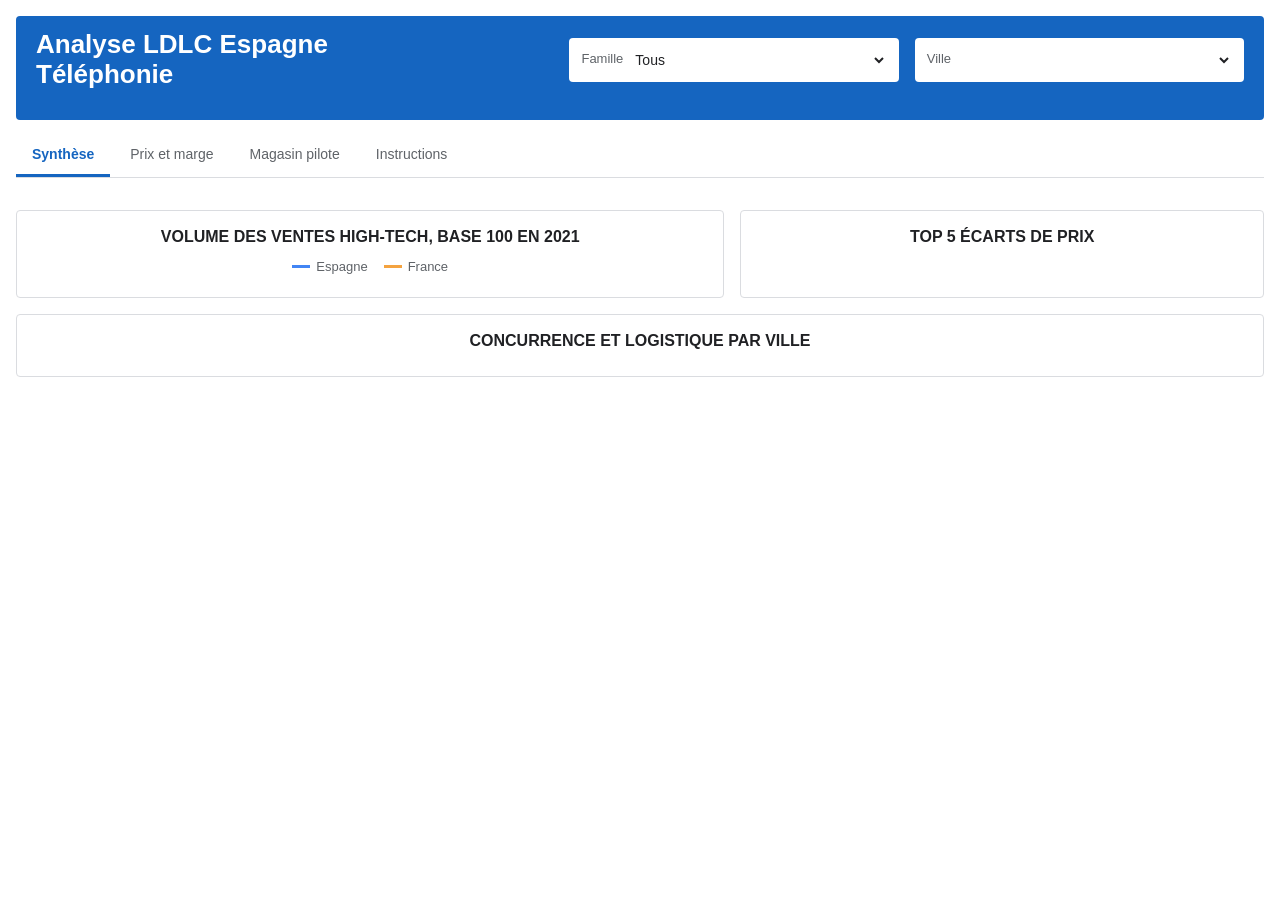
==== dashboard/template.html @ 39c8da87 "Dashboard simplifié selon le modèle du prof, page Instructions, deck de 8 slides" ====
<!DOCTYPE html>
<html lang="fr">
<head>
<meta charset="utf-8">
<meta name="viewport" content="width=device-width, initial-scale=1">
<title>Analyse LDLC Espagne</title>
<style>
:root{
  --blue:#1565c0; --s1:#4285f4; --s2:#f4a340; --ink:#202124; --ink-2:#5f6368; --line:#dadce0; --soft:#f1f3f4;
  --good:#188038; --bad:#d93025; --warn:#b06000;
}
*{box-sizing:border-box}
body{margin:0;background:#fff;color:var(--ink);font:14px/1.45 Arial,Helvetica,sans-serif}
.wrap{max-width:1280px;margin:0 auto;padding:16px}

/* bandeau */
.band{background:var(--blue);color:#fff;border-radius:4px;padding:14px 20px;display:grid;grid-template-columns:minmax(220px,1.1fr) repeat(2,minmax(150px,.7fr));gap:16px;align-items:center}
.band h1{margin:0;font-size:26px;line-height:1.15;font-weight:700}
.f{background:#fff;color:var(--ink);border-radius:4px;padding:4px 12px;display:flex;align-items:center;gap:8px;height:44px}
.f span{color:var(--ink-2);font-size:13px;white-space:nowrap}
.f select{flex:1;min-width:0;border:0;background:transparent;font:inherit;color:var(--ink);height:100%;cursor:pointer}
.band .date{grid-column:1/-1;text-align:right;font-size:12px;margin-top:-8px}
.tabs{display:flex;gap:4px;margin:14px 0 4px;border-bottom:1px solid var(--line);overflow-x:auto}
.tabs button{border:0;background:none;font:inherit;font-size:14px;color:var(--ink-2);padding:10px 16px;cursor:pointer;border-bottom:3px solid transparent;white-space:nowrap}
.tabs button:hover{color:var(--ink)}
.tabs button[aria-selected=true]{color:var(--blue);border-bottom-color:var(--blue);font-weight:700}
:focus-visible{outline:2px solid var(--blue);outline-offset:2px}

/* cartes KPI */
.cards{display:grid;grid-template-columns:repeat(4,minmax(0,1fr));gap:16px;margin-top:16px}
.card{border:1px solid var(--line);border-radius:4px;padding:14px 12px;text-align:center}
.card .t{font-size:16px}
.card .v{font-size:38px;font-weight:700;line-height:1.15;margin:2px 0}
.card .d{font-size:15px}
.d.good{color:var(--good)}.d.bad{color:var(--bad)}.d.flat{color:var(--ink-2)}
.d i{display:inline-block;width:0;height:0;border-left:5px solid transparent;border-right:5px solid transparent;margin-right:6px;vertical-align:1px}
.d.up i{border-bottom:8px solid currentColor}.d.down i{border-top:8px solid currentColor}

/* blocs */
.row{display:grid;gap:16px;margin-top:16px}
.r2{grid-template-columns:minmax(0,1.15fr) minmax(0,.85fr)}
.r2e{grid-template-columns:repeat(2,minmax(0,1fr))}
.box{border:1px solid var(--line);border-radius:4px;padding:14px 16px;min-width:0}
.box h2{margin:0 0 10px;font-size:16px;font-weight:700;text-align:center;text-transform:uppercase}
.legend{display:flex;gap:16px;justify-content:center;font-size:13px;color:var(--ink-2);margin-bottom:6px}
.legend i{display:inline-block;width:18px;height:3px;margin-right:6px;vertical-align:3px}
.legend i.sq{width:10px;height:10px;border-radius:2px;vertical-align:-1px}
.chart svg{display:block;max-width:100%;height:auto;overflow:visible}
.axis text{fill:var(--ink-2);font-size:12px}
.lbl{fill:var(--ink);font-size:12px}
.gridline{stroke:var(--soft)}
.refline{stroke:var(--ink-2);stroke-dasharray:4 4}
.refnote{fill:var(--ink-2);font-size:11px}
.muted{color:var(--ink-2)}

/* tableaux */
table{border-collapse:collapse;width:100%;font-size:13.5px}
thead th{background:var(--blue);color:#fff;font-weight:700;text-align:center;padding:9px 8px;white-space:nowrap}
thead th:first-child{text-align:left}
td{padding:9px 8px;border-bottom:1px solid var(--line);text-align:center;vertical-align:top}
td:first-child{text-align:left}
tbody tr:last-child td{border-bottom:0}
.tw{overflow-x:auto}
.neg{color:var(--bad)}.pos{color:var(--good)}

/* page pilote */
.sim{display:grid;grid-template-columns:minmax(250px,320px) minmax(0,1fr);gap:16px;margin-top:16px}
.ctl{margin-bottom:14px}
.ctl label{display:flex;justify-content:space-between;gap:8px;font-size:14px}
.ctl label b{font-weight:700}
.ctl .n{font-size:12px;color:var(--ink-2);margin-top:2px}
input[type=range]{width:100%;accent-color:var(--blue)}
button.ghost{background:#fff;color:var(--ink-2);border:1px solid var(--line);border-radius:4px;padding:8px 12px;font:inherit;cursor:pointer}
button.ghost:hover{color:var(--ink);border-color:var(--ink-2)}

/* page instructions */
.ins{max-width:900px;margin:8px auto 0}
.ins h2{font-size:18px;margin:28px 0 8px;color:var(--blue)}
.ins p,.ins li{margin:0 0 6px}
.ins ul{margin:0;padding-left:20px}
.ins .box{margin-top:8px}

#tip{position:fixed;pointer-events:none;background:#202124;color:#fff;border-radius:4px;padding:8px 10px;font-size:12.5px;opacity:0;transition:opacity .1s;max-width:260px;z-index:10}
#tip b{display:block;margin-bottom:2px}
.page[hidden]{display:none}

@media (max-width:900px){
  .band{grid-template-columns:1fr}
  .band .date{margin-top:0;text-align:left}
  .cards{grid-template-columns:repeat(2,minmax(0,1fr))}
  .r2,.r2e,.sim{grid-template-columns:1fr}
  .card .v{font-size:30px}
  .wrap{padding:10px}
}
@media (prefers-reduced-motion:reduce){*{transition:none!important}}
</style>
</head>
<body>
<div class="wrap">
<header class="band">
  <h1>Analyse LDLC Espagne<br>Téléphonie</h1>
  <label class="f"><span>Famille</span><select id="fFamille" aria-label="Famille"><option>Tous</option><option>Apple</option><option>Android</option></select></label>
  <label class="f"><span>Ville</span><select id="fVille" aria-label="Ville"></select></label>
  <div class="date" id="date"></div>
</header>
<nav class="tabs" role="tablist" id="tabs">
  <button role="tab" data-p="synthese" aria-selected="true">Synthèse</button>
  <button role="tab" data-p="prix" aria-selected="false">Prix et marge</button>
  <button role="tab" data-p="pilote" aria-selected="false">Magasin pilote</button>
  <button role="tab" data-p="instructions" aria-selected="false">Instructions</button>
</nav>

<main>
<section class="page" id="p-synthese">
  <div class="cards" id="cards"></div>
  <div class="row r2">
    <div class="box">
      <h2>Volume des ventes high-tech, base 100 en 2021</h2>
      <div class="legend"><span><i style="background:var(--s1)"></i>Espagne</span><span><i style="background:var(--s2)"></i>France</span></div>
      <div class="chart" id="chartMarche"></div>
    </div>
    <div class="box">
      <h2>Top 5 écarts de prix</h2>
      <div class="tw"><table id="tabTop"></table></div>
    </div>
  </div>
  <div class="row"><div class="box"><h2>Concurrence et logistique par ville</h2><div class="tw"><table id="tabVilles"></table></div></div></div>
</section>

<section class="page" id="p-prix" hidden>
  <div class="row r2e">
    <div class="box">
      <h2>Indice de prix Espagne / France</h2>
      <div class="legend"><span><i class="sq" style="background:var(--s1)"></i>Apple</span><span><i class="sq" style="background:var(--s2)"></i>Android</span></div>
      <div class="chart" id="chartIndice"></div>
    </div>
    <div class="box">
      <h2>Marge si alignement</h2>
      <div class="legend"><span><i class="sq" style="background:var(--s1)"></i>Apple</span><span><i class="sq" style="background:var(--s2)"></i>Android</span></div>
      <div class="chart" id="chartMarge"></div>
    </div>
  </div>
</section>

<section class="page" id="p-pilote" hidden>
  <div class="cards" id="simCards"></div>
  <div class="sim">
    <div class="box"><h2>Hypothèses</h2><div id="controls"></div></div>
    <div style="display:grid;gap:16px;align-content:start;min-width:0">
      <div class="box"><h2>CA au point mort selon le loyer</h2><div class="chart" id="chartLoyer"></div></div>
      <div class="box"><h2>Compte de résultat au point mort</h2><div class="tw"><table id="tabPnl"></table></div></div>
    </div>
  </div>
</section>

<section class="page ins" id="p-instructions" hidden>
  <h2>Question</h2>
  <p>Ouvrir des magasins LDLC en Espagne, sur la téléphonie, est-il réalisable et rentable ?</p>
  <h2>Définitions</h2>
  <ul>
    <li><b>Indice de prix</b> : prix HT du concurrent espagnol / prix HT de LDLC France × 100. Sous 100, l'Espagne est moins chère. Modèles appariés par marque, modèle, capacité et RAM.</li>
    <li><b>Marge si alignement</b> : (prix HT espagnol − coût d'achat estimé) / prix HT espagnol, avec coût d'achat = prix HT France × (1 − marge brute du groupe).</li>
    <li><b>Point mort</b> : CA HT qui couvre le loyer et le personnel, soit charges fixes / (marge brute − autres charges variables).</li>
    <li><b>Part de marché requise</b> : CA au point mort / marché téléphonie de la ville, au prorata de la population.</li>
  </ul>
  <h2>Seuils de décision</h2>
  <ul><li>Indice de prix d'au moins 95.</li><li>Marge si alignement d'au moins 22 %.</li><li>Part de marché requise d'au plus 1 % (repère à discuter).</li></ul>
  <h2>Limites</h2>
  <ul id="limites"></ul>
  <h2>Les 11 KPIs</h2>
  <div class="box tw"><table id="tabKpis"></table></div>
  <h2>Hypothèses et sources</h2>
  <div class="box tw"><table id="tabHyp"></table></div>
  <h2>Journal de collecte</h2>
  <div class="box tw" id="journalWrap"><table id="tabJournal"></table></div>
  <p class="muted" style="margin-top:20px">Code et données : github.com/Chab-algo/LDLC-data. Équipe : Georges Do Xuan, Thomas Lefevbre, Benjamin Chabani, Rubens Le Scao.</p>
</section>
</main>
</div>
<div id="tip" role="tooltip"></div>

<script>
const DATA = /*__DATA__*/null;

/* ---------- utilitaires ---------- */
const $ = s => document.querySelector(s);
const NS = "http://www.w3.org/2000/svg";
const ND = "n.d.";
const fmt0 = n => n == null || isNaN(n) ? ND : Math.round(n).toLocaleString("fr-FR");
const fmt1 = n => n == null || isNaN(n) ? ND : n.toLocaleString("fr-FR",{minimumFractionDigits:1,maximumFractionDigits:1});
const pct = (n,d=1) => n == null || isNaN(n) ? ND : (n*100).toLocaleString("fr-FR",{minimumFractionDigits:d,maximumFractionDigits:d}) + " %";
const sgn = (n,s) => (n > 0 ? "+" : "") + s;
const eur = n => n == null || isNaN(n) ? ND : (Math.abs(n) >= 1e6 ? fmt1(n/1e6).replace(/,0$/,"") + " M€" : Math.abs(n) >= 1e4 ? fmt0(n/1e3) + " k€" : fmt0(n) + " €");
const el = (tag, attrs={}, parent) => { const e = document.createElementNS(NS, tag); for (const k in attrs) e.setAttribute(k, attrs[k]); if (parent) parent.appendChild(e); return e; };
const h = (tag, props={}, kids=[]) => { const e = document.createElement(tag); Object.assign(e, props); for (const k of [].concat(kids)) if (k!=null) e.append(k); return e; };
const famColor = f => f === "Apple" ? "var(--s1)" : "var(--s2)";
const tip = $("#tip");
function showTip(ev, html){ tip.innerHTML = html; tip.style.opacity = 1; const r = tip.getBoundingClientRect(); let x = ev.clientX + 14, y = ev.clientY + 14; if (x + r.width > innerWidth - 8) x = ev.clientX - r.width - 14; if (y + r.height > innerHeight - 8) y = ev.clientY - r.height - 14; tip.style.left = x + "px"; tip.style.top = y + "px"; }
function hideTip(){ tip.style.opacity = 0; }
const esc = s => String(s ?? "").replace(/[&<>"]/g, c => ({"&":"&amp;","<":"&lt;",">":"&gt;",'"':"&quot;"}[c]));
const cls = n => n < 0 ? "neg" : n > 0 ? "pos" : "";

/* ---------- données ---------- */
const M = {};
for (const r of DATA.marche) { (M[r.indicateur] ??= {}); (M[r.indicateur][r.pays] ??= {}); M[r.indicateur][r.pays][r.annee] = r; }
const last = (ind, pays) => { const o = M[ind]?.[pays]; if (!o) return null; const y = Math.max(...Object.keys(o).map(Number)); return o[y]; };
const HYP = Object.fromEntries(DATA.hypotheses.map(r => [r.parametre, r]));
const SYN = Object.fromEntries(DATA.indice_synthese.map(r => [r.perimetre, r]));
const margeByModel = Object.fromEntries(DATA.marge_si_alignement.map(r => [r.modele, r.marge_si_alignement]));
const avg = a => a.length ? a.reduce((s,x)=>s+x,0)/a.length : NaN;
const popES = last("population_1er_janvier","ES");
const marcheTel = last("marche_telephonie","ES");
const G474 = p => Object.values(M["eurostat_VOL_SLS_G474_I21_CA"]?.[p] ?? {}).map(r => ({annee:r.annee, v:r.valeur})).sort((a,b)=>a.annee-b.annee);
function growth(p){ const s = G474(p); if (s.length < 2) return null; const a = s[s.length-2], b = s[s.length-1]; return {annee:b.annee, g:b.v/a.v-1}; }

/* ---------- filtres ---------- */
const F = {famille:"Tous", ville:"Toutes"};
const inFam = r => F.famille === "Tous" || r.famille === F.famille;
const villeSim = () => F.ville !== "Toutes" ? F.ville : (DATA.densite.find(r => r.ville === "Barcelona") ? "Barcelona" : DATA.densite[0]?.ville);
const idxF = () => SYN[F.famille === "Tous" ? "Tous modèles" : F.famille]?.indice;
const margeF = () => avg(DATA.marge_si_alignement.filter(inFam).map(r => r.marge_si_alignement));

/* ---------- cartes KPI ---------- */
function card(t, v, d, dir, tone){
  return h("div",{className:"card"},[h("div",{className:"t",textContent:t}),h("div",{className:"v",textContent:v}),
    h("div",{className:"d " + tone + " " + dir},[dir==="flat" ? null : h("i"), d])]);
}
function drawCards(){
  const ix = idxF(), mg = margeF(), gE = growth("ES"), gF = growth("FR"), r = calcSim();
  const box = $("#cards"); box.innerHTML = "";
  box.append(
    card("Indice prix ES/FR", fmt1(ix), `${fmt1(ix-100)} % vs France`, ix < 100 ? "down" : "up", ix < 100 ? "bad" : "good"),
    card(F.famille === "Tous" ? "Marge si alignement" : `Marge ${F.famille} si alignement`, pct(mg), `${fmt1((mg-0.22)*100)} pts vs seuil 22 %`, mg < 0.22 ? "down" : "up", mg < 0.22 ? "bad" : "good"),
    card(`Croissance high-tech ${gE?.annee ?? ""}`, gE ? sgn(gE.g, pct(gE.g)) : ND, gE && gF ? `${sgn(gE.g-gF.g, fmt1((gE.g-gF.g)*100))} pts vs France` : "", gE && gF && gE.g >= gF.g ? "up" : "down", gE && gF && gE.g >= gF.g ? "good" : "bad"),
    card(`CA point mort ${villeSim()}`, eur(r.ca), r.part != null ? `${pct(r.part,2)} du marché vs 1 % visé` : "", r.part != null && r.part > 0.01 ? "up" : "down", r.part != null && r.part > 0.01 ? "bad" : "good")
  );
}

/* ---------- graphiques ---------- */
function hbar(container, rows, {label, value, color, domain, ref, fmt, tipHtml, refLabel}){
  const box = $(container); box.innerHTML = "";
  if (!rows.length){ box.innerHTML = '<p class="muted">Aucune donnée pour ce filtre.</p>'; return; }
  const W = Math.max(300, box.clientWidth || 500);
  const narrow = W < 520, lab0 = label;
  if (narrow) label = r => lab0(r).replace(/ 5G/, "").replace(/ Go$/, "");
  const lw = Math.min(W * 0.46, Math.max(...rows.map(r => label(r).length)) * 6.6 + 16), rh = 28, top = 24, bottom = 24, right = 44, H = top + rows.length * rh + bottom;
  const svg = el("svg", {viewBox:`0 0 ${W} ${H}`, width:W, height:H, role:"img"}, box);
  const x = v => lw + (v - domain[0]) / (domain[1] - domain[0]) * (W - lw - right);
  const base = domain[0] < 0 ? 0 : domain[0];
  const nt = narrow ? 2 : 4, step = (domain[1]-domain[0]) / nt;
  const g = el("g", {class:"axis"}, svg);
  for (let i=0;i<=nt;i++){ const t = domain[0] + i*step; el("line",{x1:x(t),x2:x(t),y1:top,y2:H-bottom,class:"gridline"},g); const tx = el("text",{x:x(t),y:H-6,"text-anchor":"middle"},g); tx.textContent = fmt(t); }
  rows.forEach((r,i) => {
    const y = top + i*rh, v = value(r), x0 = x(base), pos = v >= base;
    const t = el("text",{x:lw-8,y:y+rh/2+4,"text-anchor":"end",class:"lbl"},svg); t.textContent = label(r);
    el("rect",{x:Math.min(x0, x(v)),y:y+5,width:Math.max(2, Math.abs(x(v) - x0)),height:rh-10,fill:color(r)},svg);
    const vt = el("text",{x:pos ? x(v)+6 : x0+6,y:y+rh/2+4,"text-anchor":"start",class:"lbl"},svg); vt.textContent = fmt(v);
    const hit = el("rect",{x:0,y:y,width:W,height:rh,fill:"transparent"},svg);
    hit.addEventListener("mousemove", ev => showTip(ev, tipHtml(r))); hit.addEventListener("mouseleave", hideTip);
  });
  if (ref != null){ el("line",{x1:x(ref),x2:x(ref),y1:top-6,y2:H-bottom,class:"refline"},svg); if (refLabel){ const rt = el("text",{x:x(ref),y:top-10,"text-anchor":"middle",class:"refnote"},svg); rt.textContent = refLabel; } }
  if (domain[0] < 0) el("line",{x1:x(0),x2:x(0),y1:top-6,y2:H-bottom,stroke:"#5f6368"},svg);
}
function drawPrix(){
  const rows = DATA.indice_prix.filter(inFam).sort((a,b) => a.indice_es_vs_fr - b.indice_es_vs_fr);
  hbar("#chartIndice", rows, {label:r=>r.modele, value:r=>r.indice_es_vs_fr, color:r=>famColor(r.famille), domain:[0,120], ref:100, refLabel:"parité", fmt:v=>fmt0(v),
    tipHtml:r=>`<b>${esc(r.modele)}</b>LDLC France : ${fmt1(r.prix_ttc_ldlc_fr)} € TTC<br>${esc(r.concurrent_es)} : ${fmt1(r.prix_ttc_es)} € TTC<br>Indice : ${fmt1(r.indice_es_vs_fr)}`});
  const mr = DATA.marge_si_alignement.filter(inFam).sort((a,b) => a.marge_si_alignement - b.marge_si_alignement);
  const vals = mr.map(r => r.marge_si_alignement), mn = Math.min(-0.2, ...vals), mx = Math.max(0.3, ...vals);
  hbar("#chartMarge", mr, {label:r=>r.modele, value:r=>r.marge_si_alignement, color:r=>famColor(r.famille), domain:[Math.floor(mn*20)/20, Math.ceil(mx*20)/20], ref:0.22, refLabel:"seuil 22 %", fmt:v=>pct(v,0),
    tipHtml:r=>`<b>${esc(r.modele)}</b>Prix HT espagnol : ${fmt1(r.prix_ht_es)} €<br>Coût d'achat estimé : ${fmt1(r.cout_achat_estime_ht)} €<br>Marge : ${pct(r.marge_si_alignement)}`});
}
function drawMarche(){
  const box = $("#chartMarche"); box.innerHTML = "";
  const es = G474("ES").filter(r=>r.annee>=2021), fr = G474("FR").filter(r=>r.annee>=2021);
  if (!es.length){ box.innerHTML = '<p class="muted">Série Eurostat pas encore collectée.</p>'; return; }
  const W = Math.max(300, box.clientWidth || 600), H = 250, L = 36, R = 24, T = 20, B = 28;
  const yrs = [...new Set([...es,...fr].map(r=>r.annee))].sort();
  const vals = [...es,...fr].map(r=>r.v), ymin = Math.floor(Math.min(90,...vals)/10)*10, ymax = Math.ceil(Math.max(...vals)/10)*10 + 10;
  const x = a => L + (a - yrs[0]) / Math.max(1, yrs[yrs.length-1]-yrs[0]) * (W-L-R), y = v => T + (1-(v-ymin)/(ymax-ymin))*(H-T-B);
  const svg = el("svg",{viewBox:`0 0 ${W} ${H}`,width:W,height:H,role:"img"},box), g = el("g",{class:"axis"},svg);
  for (let v = ymin; v <= ymax; v += Math.max(10, Math.round((ymax-ymin)/4/10)*10)){ el("line",{x1:L,x2:W-R,y1:y(v),y2:y(v),class:"gridline"},g); const t = el("text",{x:L-6,y:y(v)+4,"text-anchor":"end"},g); t.textContent = v; }
  for (const a of yrs){ const t = el("text",{x:x(a),y:H-8,"text-anchor":"middle"},g); t.textContent = a; }
  for (const [ser, col, dy] of [[fr,"var(--s2)",18],[es,"var(--s1)",-10]]){
    el("path",{d:ser.map((r,i)=>(i?"L":"M")+x(r.annee)+","+y(r.v)).join(""),fill:"none",stroke:col,"stroke-width":2.5},svg);
    for (const r of ser){ el("circle",{cx:x(r.annee),cy:y(r.v),r:3.5,fill:col},svg); if (ser === fr && es.find(e => e.annee === r.annee && e.v === r.v)) continue; const t = el("text",{x:x(r.annee),y:y(r.v)+dy,"text-anchor":"middle",class:"lbl",fill:col},svg); t.textContent = fmt1(r.v); }
  }
  const hit = el("rect",{x:L,y:T,width:W-L-R,height:H-T-B,fill:"transparent"},svg);
  hit.addEventListener("mousemove", ev => { const b = svg.getBoundingClientRect(); const lx = (ev.clientX-b.left)*W/b.width; const a = yrs.reduce((p,c)=>Math.abs(x(c)-lx)<Math.abs(x(p)-lx)?c:p); const e = es.find(r=>r.annee===a), f = fr.find(r=>r.annee===a); showTip(ev, `<b>${a}</b>Espagne : ${e?fmt1(e.v):ND}<br>France : ${f?fmt1(f.v):ND}`); });
  hit.addEventListener("mouseleave", hideTip);
}

/* ---------- tableaux de la synthèse ---------- */
function drawTop(){
  const t = $("#tabTop"); t.innerHTML = "";
  t.append(h("thead",{},h("tr",{},[h("th",{textContent:"Modèle"}),h("th",{textContent:"Indice"}),h("th",{textContent:"Marge"})])));
  const tb = h("tbody"); t.append(tb);
  const rows = DATA.indice_prix.filter(inFam).sort((a,b)=>a.indice_es_vs_fr-b.indice_es_vs_fr).slice(0,5);
  for (const r of rows){ const m = margeByModel[r.modele]; tb.append(h("tr",{},[h("td",{textContent:r.modele}),h("td",{textContent:fmt1(r.indice_es_vs_fr)}),h("td",{className:cls(m < 0 ? -1 : 0),textContent:pct(m)})])); }
}
function drawVilles(){
  const t = $("#tabVilles"); t.innerHTML = "";
  t.append(h("thead",{},h("tr",{},[h("th",{textContent:"Ville"}),h("th",{textContent:"Population"}),h("th",{textContent:"Points de vente"}),h("th",{textContent:"Pour 100 000 hab."}),h("th",{textContent:"Hub le plus proche"}),h("th",{textContent:"Route (km)"})])));
  const tb = h("tbody"); t.append(tb);
  const rows = DATA.densite.filter(r => F.ville === "Toutes" || r.ville === F.ville).sort((a,b)=>(b.population||0)-(a.population||0));
  for (const r of rows) tb.append(h("tr",{},[h("td",{textContent:r.ville}),h("td",{textContent:fmt0(r.population)}),h("td",{textContent:fmt0(r.nb_points_de_vente)}),h("td",{textContent:fmt1(r.points_de_vente_pour_100k_hab)}),h("td",{textContent:r.hub_le_plus_proche ?? ND}),h("td",{textContent:fmt0(r.distance_route_km)})]));
}

/* ---------- magasin pilote ---------- */
const SIM = {
  surface_m2:{lab:"Surface",min:80,max:300,step:10,unit:"m²"},
  loyer_eur_m2_mois:{lab:"Loyer",min:10,max:300,step:5,unit:"€/m²/mois"},
  etp:{lab:"Effectif",min:2,max:10,step:1,unit:"ETP"},
  salaire_brut_annuel_eur:{lab:"Salaire brut annuel",min:17094,max:36000,step:250,unit:"€"},
  taux_charges_patronales:{lab:"Charges patronales",min:0.25,max:0.36,step:0.005,unit:"%"},
  taux_marge_brute:{lab:"Marge brute",min:0.05,max:0.30,step:0.005,unit:"%"},
  autres_charges_pct_ca:{lab:"Autres charges variables",min:0,max:0.12,step:0.005,unit:"% du CA"},
};
const S = {}; for (const k in SIM) S[k] = Number(HYP[k].valeur);
function fmtParam(k,v){ const u = SIM[k].unit; return u.startsWith("%") ? pct(v,1) + u.slice(1) : fmt0(v) + " " + u; }
function buildControls(){
  const c = $("#controls"); c.innerHTML = "";
  for (const k in SIM){
    const cfg = SIM[k], b = h("b",{textContent:fmtParam(k,S[k])});
    const inp = h("input",{type:"range",min:cfg.min,max:cfg.max,step:cfg.step,value:S[k]}); inp.setAttribute("aria-label", cfg.lab);
    inp.oninput = () => { S[k] = Number(inp.value); b.textContent = fmtParam(k,S[k]); updateSim(); drawCards(); };
    c.append(h("div",{className:"ctl",title:HYP[k].source},[h("label",{},[h("span",{textContent:cfg.lab}),b]),inp,h("div",{className:"n",textContent:HYP[k].statut})]));
  }
  c.append(h("button",{className:"ghost",textContent:"Réinitialiser",onclick:()=>{for(const k in SIM) S[k]=Number(HYP[k].valeur); buildControls(); updateSim(); drawCards();}}));
}
function calcSim(p = S){
  const loyer = p.surface_m2 * p.loyer_eur_m2_mois * 12;
  const personnel = p.etp * p.salaire_brut_annuel_eur * (1 + p.taux_charges_patronales);
  const fixes = loyer + personnel, contrib = p.taux_marge_brute - p.autres_charges_pct_ca;
  const ca = contrib > 0 ? fixes / contrib : NaN;
  const popV = DATA.densite.find(r => r.ville === villeSim())?.population;
  const marcheVille = (marcheTel && popES && popV) ? marcheTel.valeur * 1e6 * popV / popES.valeur : null;
  return {loyer, personnel, fixes, contrib, ca, marcheVille, part: marcheVille ? ca / marcheVille : null};
}
function updateSim(){
  const r = calcSim();
  const box = $("#simCards"); box.innerHTML = "";
  box.append(
    card("CA point mort", eur(r.ca), `${eur(r.fixes)} de charges fixes`, "flat", "flat"),
    card("Charges fixes", eur(r.fixes), `loyer ${eur(r.loyer)}`, "flat", "flat"),
    card(`Marché ${villeSim()}`, r.marcheVille ? eur(r.marcheVille) : ND, "téléphonie, au prorata", "flat", "flat"),
    card("Part de marché requise", r.part != null ? pct(r.part,2) : ND, r.part != null ? `${fmt1((r.part-0.01)*100)} pts vs 1 % visé` : "", r.part != null && r.part > 0.01 ? "up" : "down", r.part != null && r.part > 0.01 ? "bad" : "good")
  );
  drawLoyerCurve();
  const t = $("#tabPnl"); t.innerHTML = "";
  t.append(h("thead",{},h("tr",{},[h("th",{textContent:"Poste"}),h("th",{textContent:"Valeur"})])));
  const tb = h("tbody"); t.append(tb);
  for (const [a,v] of [["Loyer annuel",r.loyer],["Personnel (salaires et charges)",r.personnel],["Charges fixes",r.fixes],["Taux de contribution",r.contrib],["CA HT au point mort",r.ca]])
    tb.append(h("tr",{},[h("td",{textContent:a}),h("td",{textContent:a.startsWith("Taux") ? pct(v) : eur(v)})]));
}
function drawLoyerCurve(){
  const box = $("#chartLoyer"); box.innerHTML = "";
  const W = Math.max(300, box.clientWidth || 600), H = 220, L = 58, R = 16, T = 12, B = 30;
  const xs = []; for (let l = 10; l <= 300; l += 5) xs.push(l);
  const pts = xs.map(l => ({l, ca: calcSim({...S, loyer_eur_m2_mois:l}).ca}));
  const ymax = Math.max(...pts.map(p => p.ca).filter(isFinite)) * 1.08 || 1;
  const x = l => L + (l - 10) / 290 * (W - L - R), y = v => T + (1 - v / ymax) * (H - T - B);
  const svg = el("svg",{viewBox:`0 0 ${W} ${H}`,width:W,height:H,role:"img"},box), g = el("g",{class:"axis"},svg);
  for (let i=0;i<=4;i++){ const v = ymax*i/4; el("line",{x1:L,x2:W-R,y1:y(v),y2:y(v),class:"gridline"},g); const t = el("text",{x:L-6,y:y(v)+4,"text-anchor":"end"},g); t.textContent = eur(v); }
  for (const l of [10,50,100,150,200,250,300]){ const t = el("text",{x:x(l),y:H-8,"text-anchor":"middle"},g); t.textContent = l; }
  if (pts.every(p => isFinite(p.ca))) el("path",{d:pts.map((p,i)=>(i?"L":"M")+x(p.l)+","+y(p.ca)).join(""),fill:"none",stroke:"var(--s1)","stroke-width":2.5},svg);
  const cur = calcSim();
  if (isFinite(cur.ca)) el("circle",{cx:x(S.loyer_eur_m2_mois),cy:y(cur.ca),r:5,fill:"var(--s1)",stroke:"#fff","stroke-width":2},svg);
  const hit = el("rect",{x:L,y:T,width:W-L-R,height:H-T-B,fill:"transparent"},svg);
  hit.addEventListener("mousemove", ev => { const b = svg.getBoundingClientRect(); const lx = (ev.clientX - b.left) * W / b.width; const l = Math.round(Math.max(10,Math.min(300,10 + (lx - L)/(W-L-R)*290))/5)*5; showTip(ev, `<b>Loyer ${l} €/m²/mois</b>CA au point mort : ${eur(calcSim({...S, loyer_eur_m2_mois:l}).ca)}`); });
  hit.addEventListener("mouseleave", hideTip);
}

/* ---------- page instructions ---------- */
const tagTone = st => /partiel|estim|proxy|simul|à refaire|à collecter|1 enseigne|en attente|hypoth/i.test(st) ? "var(--warn)" : "var(--good)";
function drawInstructions(){
  $("#limites").innerHTML = "";
  for (const l of ["Une seule enseigne espagnole relevée (PcComponentes), 11 modèles, un seul jour de prix.","Marge téléphonie de LDLC non publiée : marge brute du groupe utilisée (24,5 %).","Loyer : proxy d'une rue commerçante secondaire (Bilbao).","Concurrence : OpenStreetMap est incomplet.","Canon digital : montant de 2017, à vérifier.","KPI 11 biaisé : les 11 modèles sont ceux vendus dans les deux pays."]) $("#limites").append(h("li",{textContent:l}));
  const d = DATA.densite.filter(r=>r.points_de_vente_pour_100k_hab!=null), bcn = DATA.densite.find(r=>r.ville==="Barcelona"), ge = growth("ES"), gf = growth("FR");
  const kp = [
    ["1","Croissance du secteur", ge ? `Espagne ${sgn(ge.g,pct(ge.g))}, France ${sgn(gf.g,pct(gf.g))} (${ge.annee}, volume, Eurostat G474)` : ND,"collecté"],
    ["2","Part de marché de LDLC en France","environ 1,4 % (tous biens techniques)","estimé"],
    ["3","Part de marché du leader espagnol","MediaMarkt 21,5 % (2023-2024)","sourcé"],
    ["4","Indice de prix Espagne / France",`${fmt1(SYN["Tous modèles"]?.indice)} (Apple ${fmt1(SYN.Apple?.indice)}, Android ${fmt1(SYN.Android?.indice)})`,"collecté, 1 enseigne"],
    ["5","Marge post-taxe si alignement",`Apple ${pct(avg(DATA.marge_si_alignement.filter(r=>r.famille==="Apple").map(r=>r.marge_si_alignement)))}, Android ${pct(avg(DATA.marge_si_alignement.filter(r=>r.famille==="Android").map(r=>r.marge_si_alignement)))}`,"simulé"],
    ["6","Densité concurrentielle", d.length ? `${d.length} villes, Barcelone ${fmt1(bcn?.points_de_vente_pour_100k_hab)} pour 100 000 hab.` : ND, d.length ? "collecté" : "à collecter"],
    ["7","Coût au m²", fmtParam("loyer_eur_m2_mois", Number(HYP.loyer_eur_m2_mois.valeur)),"partiel"],
    ["8","Distance aux hubs", bcn?.distance_route_km ? `Barcelone ${fmt0(bcn.distance_route_km)} km depuis ${bcn.hub_le_plus_proche}` : ND, bcn?.distance_route_km ? "collecté" : "à collecter"],
    ["9","Taxes locales","TVA 21 % contre 20 %, canon digital " + fmt1(Number(HYP.canon_digital_eur_par_mobile.valeur)) + " € par mobile","partiel"],
    ["10","Pénétration de la téléphonie","29,9 % du marché espagnol (2024)","sourcé"],
    ["11","% du catalogue éligible", DATA.eligibilite[0] ? `${fmt1(DATA.eligibilite[0].pct_eligible)} % sur ${DATA.eligibilite[0].nb_modeles_ldlc_suivis} modèles` : ND,"à refaire"],
  ];
  const t = $("#tabKpis"); t.innerHTML = "";
  t.append(h("thead",{},h("tr",{},[h("th",{textContent:"#"}),h("th",{textContent:"KPI"}),h("th",{textContent:"Valeur"}),h("th",{textContent:"Statut"})])));
  const tb = h("tbody"); t.append(tb);
  for (const r of kp) tb.append(h("tr",{},[h("td",{textContent:r[0]}),h("td",{textContent:r[1]}),h("td",{textContent:r[2]}),h("td",{style:"color:"+tagTone(r[3]),textContent:r[3]})]));
  const th = $("#tabHyp"); th.innerHTML = "";
  th.append(h("thead",{},h("tr",{},[h("th",{textContent:"Paramètre"}),h("th",{textContent:"Valeur"}),h("th",{textContent:"Statut"}),h("th",{textContent:"Source"})])));
  const tb2 = h("tbody"); th.append(tb2);
  for (const r of DATA.hypotheses) tb2.append(h("tr",{},[h("td",{textContent:r.parametre}),h("td",{textContent:r.unite==="taux" ? pct(Number(r.valeur)) : fmt1(Number(r.valeur)).replace(/,0$/,"") + " " + r.unite}),h("td",{style:"color:"+tagTone(r.statut),textContent:r.statut}),h("td",{textContent:r.source})]));
  for (const r of DATA.marche.filter(r=>!String(r.source).startsWith("Eurostat"))) tb2.append(h("tr",{},[h("td",{textContent:`${r.indicateur} (${r.pays}, ${r.annee})`}),h("td",{textContent:r.unite==="taux" ? pct(Number(r.valeur)) : fmt0(Number(r.valeur)) + " " + r.unite}),h("td",{style:"color:"+tagTone(r.statut),textContent:r.statut}),h("td",{textContent:r.source})]));
  const tj = $("#tabJournal"); tj.innerHTML = "";
  if (!DATA.journal.length){ $("#journalWrap").hidden = true; return; }
  tj.append(h("thead",{},h("tr",{},[h("th",{textContent:"Collecte"}),h("th",{textContent:"Étape"}),h("th",{textContent:"Statut"}),h("th",{textContent:"Détail"})])));
  const tb3 = h("tbody"); tj.append(tb3);
  for (const r of DATA.journal) tb3.append(h("tr",{},[h("td",{textContent:r.date}),h("td",{textContent:r.etape}),h("td",{textContent:r.statut}),h("td",{textContent:r.detail ?? ""})]));
}

/* ---------- pages et rendu ---------- */
let page = "synthese";
function render(){
  if (page === "synthese"){ drawCards(); drawMarche(); drawTop(); drawVilles(); }
  else if (page === "prix") drawPrix();
  else if (page === "pilote"){ updateSim(); }
}
function show(p){
  page = p;
  document.querySelectorAll(".page").forEach(s => s.hidden = s.id !== "p-" + p);
  document.querySelectorAll("#tabs button").forEach(b => b.setAttribute("aria-selected", b.dataset.p === p));
  render();
}
$("#tabs").addEventListener("click", e => { const b = e.target.closest("button"); if (b) show(b.dataset.p); });
$("#fFamille").onchange = e => { F.famille = e.target.value; render(); };
$("#fVille").onchange = e => { F.ville = e.target.value; render(); };
$("#fVille").append(h("option",{textContent:"Toutes"}), ...DATA.densite.map(r => h("option",{value:r.ville,textContent:r.ville})));
$("#date").textContent = `Données du ${new Date(DATA.genere_le).toLocaleDateString("fr-FR")}`;
buildControls(); drawInstructions(); show("synthese");
let rt; addEventListener("resize", () => { clearTimeout(rt); rt = setTimeout(render, 150); });
</script>
</body>
</html>
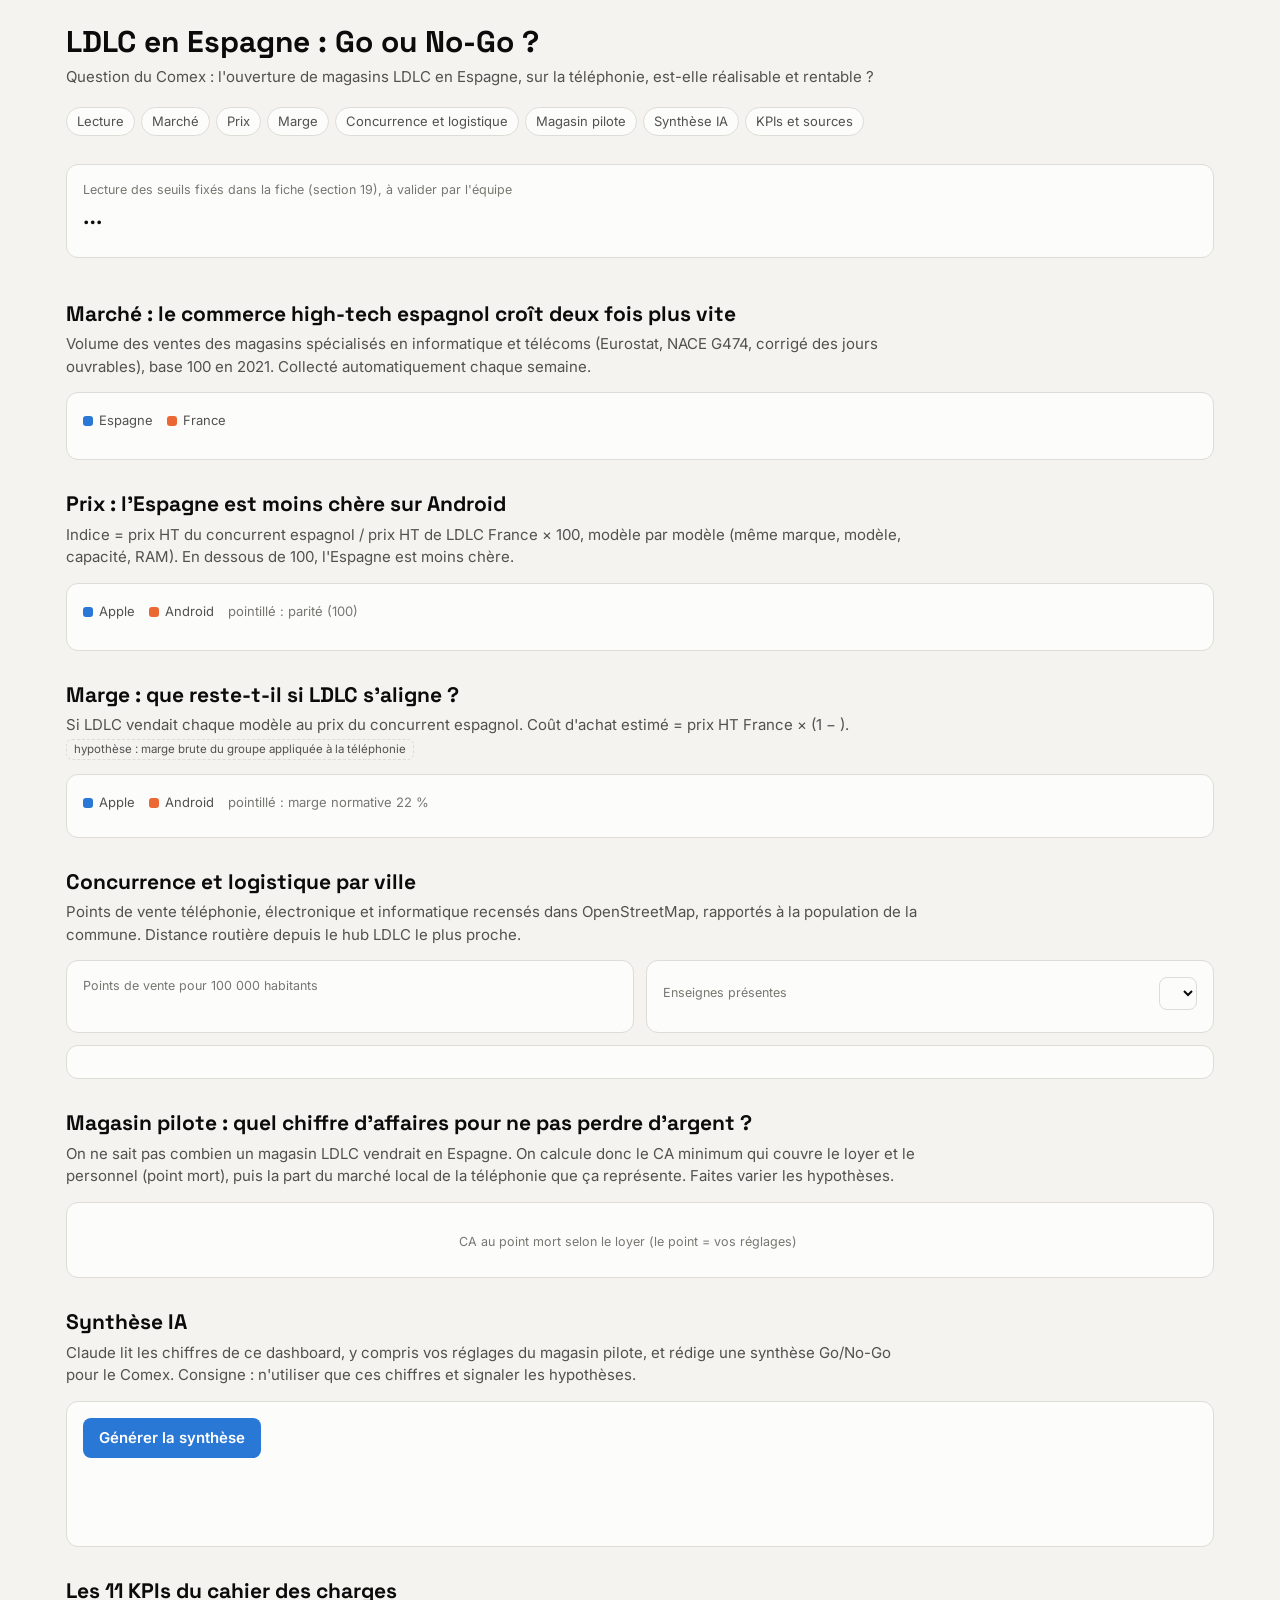
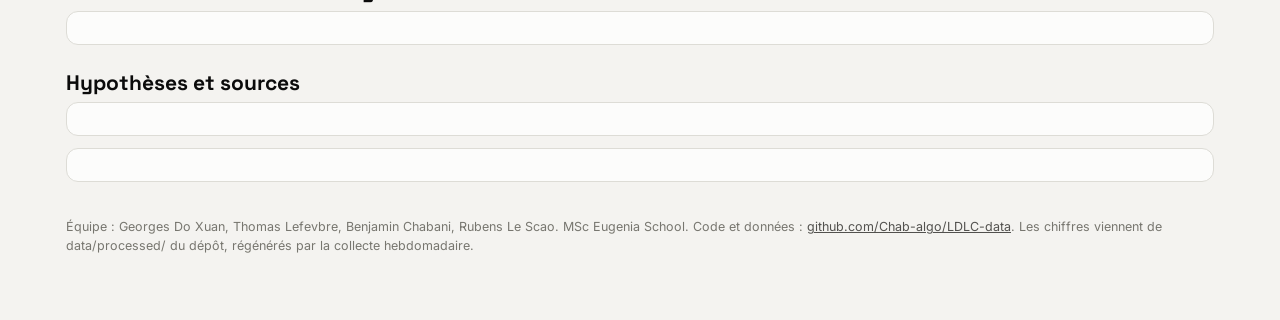
==== commit 8bb6734c: "README : termes métier, méthodologie, next steps ; dashboard aligné sur la charte des slides ; génér" ====
--- a/dashboard/template.html
+++ b/dashboard/template.html
@@ -3,181 +3,211 @@
 <head>
 <meta charset="utf-8">
 <meta name="viewport" content="width=device-width, initial-scale=1">
-<title>Analyse LDLC Espagne</title>
+<title>LDLC en Espagne : Go ou No-Go ?</title>
+<link rel="stylesheet" href="https://fonts.googleapis.com/css2?family=Inter:wght@400..700&family=Space+Grotesk:wght@400..700&display=swap">
 <style>
-:root{
-  --blue:#1565c0; --s1:#4285f4; --s2:#f4a340; --ink:#202124; --ink-2:#5f6368; --line:#dadce0; --soft:#f1f3f4;
-  --good:#188038; --bad:#d93025; --warn:#b06000;
+.viz-root{
+  color-scheme:light;
+  --surface-0:#f4f3f0; --surface-1:#fcfcfb; --surface-2:#efeee9; --border:#dddcd6;
+  --text-primary:#0b0b0b; --text-secondary:#52514e; --text-muted:#77766f;
+  --series-1:#2a78d6; --series-2:#eb6834; --grid:#e6e5df; --ref:#9b9a92;
+  --good:#1d7a33; --bad:#b3261e; --warn:#8a5a00; --accent:#2a78d6;
+}
+@media (prefers-color-scheme: dark){
+  :root:where(:not([data-theme="light"])) .viz-root{
+    color-scheme:dark;
+    --surface-0:#121211; --surface-1:#1a1a19; --surface-2:#242422; --border:#34332f;
+    --text-primary:#f0efec; --text-secondary:#c3c2b7; --text-muted:#99988f;
+    --series-1:#3987e5; --series-2:#d95926; --grid:#2c2c29; --ref:#77766f;
+    --good:#5cc47a; --bad:#ff8a80; --warn:#e0b04a; --accent:#3987e5;
+  }
+}
+:root[data-theme="dark"] .viz-root{
+  color-scheme:dark;
+  --surface-0:#121211; --surface-1:#1a1a19; --surface-2:#242422; --border:#34332f;
+  --text-primary:#f0efec; --text-secondary:#c3c2b7; --text-muted:#99988f;
+  --series-1:#3987e5; --series-2:#d95926; --grid:#2c2c29; --ref:#77766f;
+  --good:#5cc47a; --bad:#ff8a80; --warn:#e0b04a; --accent:#3987e5;
 }
 *{box-sizing:border-box}
-body{margin:0;background:#fff;color:var(--ink);font:14px/1.45 Arial,Helvetica,sans-serif}
-.wrap{max-width:1280px;margin:0 auto;padding:16px}
-
-/* bandeau */
-.band{background:var(--blue);color:#fff;border-radius:4px;padding:14px 20px;display:grid;grid-template-columns:minmax(220px,1.1fr) repeat(2,minmax(150px,.7fr));gap:16px;align-items:center}
-.band h1{margin:0;font-size:26px;line-height:1.15;font-weight:700}
-.f{background:#fff;color:var(--ink);border-radius:4px;padding:4px 12px;display:flex;align-items:center;gap:8px;height:44px}
-.f span{color:var(--ink-2);font-size:13px;white-space:nowrap}
-.f select{flex:1;min-width:0;border:0;background:transparent;font:inherit;color:var(--ink);height:100%;cursor:pointer}
-.band .date{grid-column:1/-1;text-align:right;font-size:12px;margin-top:-8px}
-.tabs{display:flex;gap:4px;margin:14px 0 4px;border-bottom:1px solid var(--line);overflow-x:auto}
-.tabs button{border:0;background:none;font:inherit;font-size:14px;color:var(--ink-2);padding:10px 16px;cursor:pointer;border-bottom:3px solid transparent;white-space:nowrap}
-.tabs button:hover{color:var(--ink)}
-.tabs button[aria-selected=true]{color:var(--blue);border-bottom-color:var(--blue);font-weight:700}
-:focus-visible{outline:2px solid var(--blue);outline-offset:2px}
-
-/* cartes KPI */
-.cards{display:grid;grid-template-columns:repeat(4,minmax(0,1fr));gap:16px;margin-top:16px}
-.card{border:1px solid var(--line);border-radius:4px;padding:14px 12px;text-align:center}
-.card .t{font-size:16px}
-.card .v{font-size:38px;font-weight:700;line-height:1.15;margin:2px 0}
-.card .d{font-size:15px}
-.d.good{color:var(--good)}.d.bad{color:var(--bad)}.d.flat{color:var(--ink-2)}
-.d i{display:inline-block;width:0;height:0;border-left:5px solid transparent;border-right:5px solid transparent;margin-right:6px;vertical-align:1px}
-.d.up i{border-bottom:8px solid currentColor}.d.down i{border-top:8px solid currentColor}
-
-/* blocs */
-.row{display:grid;gap:16px;margin-top:16px}
-.r2{grid-template-columns:minmax(0,1.15fr) minmax(0,.85fr)}
-.r2e{grid-template-columns:repeat(2,minmax(0,1fr))}
-.box{border:1px solid var(--line);border-radius:4px;padding:14px 16px;min-width:0}
-.box h2{margin:0 0 10px;font-size:16px;font-weight:700;text-align:center;text-transform:uppercase}
-.legend{display:flex;gap:16px;justify-content:center;font-size:13px;color:var(--ink-2);margin-bottom:6px}
-.legend i{display:inline-block;width:18px;height:3px;margin-right:6px;vertical-align:3px}
-.legend i.sq{width:10px;height:10px;border-radius:2px;vertical-align:-1px}
-.chart svg{display:block;max-width:100%;height:auto;overflow:visible}
-.axis text{fill:var(--ink-2);font-size:12px}
-.lbl{fill:var(--ink);font-size:12px}
-.gridline{stroke:var(--soft)}
-.refline{stroke:var(--ink-2);stroke-dasharray:4 4}
-.refnote{fill:var(--ink-2);font-size:11px}
-.muted{color:var(--ink-2)}
-
-/* tableaux */
+body{margin:0}
+.viz-root{background:var(--surface-0);color:var(--text-primary);font:15px/1.5 Inter,system-ui,-apple-system,"Segoe UI",Roboto,sans-serif;min-height:100vh}
+.wrap{max-width:1180px;margin:0 auto;padding:24px 16px 64px}
+header h1{font-family:"Space Grotesk",Inter,sans-serif;font-size:30px;line-height:1.2;margin:0 0 6px}
+header p{margin:0;color:var(--text-secondary)}
+.meta{font-size:13px;color:var(--text-muted);margin-top:6px}
+nav{display:flex;flex-wrap:wrap;gap:6px;margin:18px 0 8px}
+nav a{font-size:13px;color:var(--text-secondary);text-decoration:none;border:1px solid var(--border);border-radius:999px;padding:4px 10px;background:var(--surface-1)}
+nav a:hover{color:var(--text-primary);border-color:var(--text-muted)}
+section{margin-top:28px}
+h2{font-family:"Space Grotesk",Inter,sans-serif;font-size:21px;margin:0 0 4px}
+.lede{color:var(--text-secondary);margin:0 0 14px;max-width:860px}
+.card{background:var(--surface-1);border:1px solid var(--border);border-radius:12px;padding:16px}
+.grid{display:grid;gap:12px}
+.g4{grid-template-columns:repeat(auto-fit,minmax(200px,1fr))}
+.g2{grid-template-columns:repeat(auto-fit,minmax(340px,1fr))}
+.tile .lab{font-size:13px;color:var(--text-secondary)}
+.tile .val{font-family:"Space Grotesk",Inter,sans-serif;font-size:30px;font-weight:650;letter-spacing:-.01em;margin:4px 0 2px;font-variant-numeric:tabular-nums}
+.tile .sub{font-size:12.5px;color:var(--text-muted)}
+.tag{display:inline-block;font-size:11.5px;border-radius:6px;padding:1px 7px;border:1px solid var(--border);color:var(--text-secondary);white-space:nowrap}
+.tag.src{border-color:transparent;background:var(--surface-2)}
+.tag.hyp{border-style:dashed}
+.verdict{display:flex;gap:16px;align-items:flex-start;flex-wrap:wrap}
+.verdict .big{font-size:22px;font-weight:700}
+.checks{list-style:none;margin:8px 0 0;padding:0}
+.checks li{display:flex;gap:8px;padding:5px 0;border-top:1px solid var(--grid);font-size:14px}
+.checks li:first-child{border-top:0}
+.ok{color:var(--good);font-weight:700}.ko{color:var(--bad);font-weight:700}.na{color:var(--warn);font-weight:700}
+.chart{width:100%}
+.chart svg{display:block;width:100%;height:auto;overflow:visible}
+.axis text,.lbl{fill:var(--text-secondary);font-size:12px}
+.lbl.strong{fill:var(--text-primary)}
+.gridline{stroke:var(--grid)}
+.refline{stroke:var(--ref);stroke-dasharray:4 3}
+.legend{display:flex;gap:14px;font-size:13px;color:var(--text-secondary);margin:2px 0 8px;flex-wrap:wrap}
+.legend i{display:inline-block;width:10px;height:10px;border-radius:3px;margin-right:6px;vertical-align:-1px}
 table{border-collapse:collapse;width:100%;font-size:13.5px}
-thead th{background:var(--blue);color:#fff;font-weight:700;text-align:center;padding:9px 8px;white-space:nowrap}
-thead th:first-child{text-align:left}
-td{padding:9px 8px;border-bottom:1px solid var(--line);text-align:center;vertical-align:top}
-td:first-child{text-align:left}
-tbody tr:last-child td{border-bottom:0}
-.tw{overflow-x:auto}
-.neg{color:var(--bad)}.pos{color:var(--good)}
-
-/* page pilote */
-.sim{display:grid;grid-template-columns:minmax(250px,320px) minmax(0,1fr);gap:16px;margin-top:16px}
-.ctl{margin-bottom:14px}
-.ctl label{display:flex;justify-content:space-between;gap:8px;font-size:14px}
-.ctl label b{font-weight:700}
-.ctl .n{font-size:12px;color:var(--ink-2);margin-top:2px}
-input[type=range]{width:100%;accent-color:var(--blue)}
-button.ghost{background:#fff;color:var(--ink-2);border:1px solid var(--line);border-radius:4px;padding:8px 12px;font:inherit;cursor:pointer}
-button.ghost:hover{color:var(--ink);border-color:var(--ink-2)}
-
-/* page instructions */
-.ins{max-width:900px;margin:8px auto 0}
-.ins h2{font-size:18px;margin:28px 0 8px;color:var(--blue)}
-.ins p,.ins li{margin:0 0 6px}
-.ins ul{margin:0;padding-left:20px}
-.ins .box{margin-top:8px}
-
-#tip{position:fixed;pointer-events:none;background:#202124;color:#fff;border-radius:4px;padding:8px 10px;font-size:12.5px;opacity:0;transition:opacity .1s;max-width:260px;z-index:10}
+th,td{text-align:left;padding:6px 8px;border-bottom:1px solid var(--grid);vertical-align:top}
+th{color:var(--text-secondary);font-weight:600;font-size:12.5px}
+td.num,th.num{text-align:right;font-variant-numeric:tabular-nums}
+.tablewrap{overflow-x:auto}
+.sim{display:grid;grid-template-columns:minmax(260px,360px) 1fr;gap:16px}
+@media (max-width:760px){.sim{grid-template-columns:1fr}}
+.ctl{margin-bottom:12px}
+.ctl label{display:flex;justify-content:space-between;font-size:13.5px;gap:8px}
+.ctl label b{font-variant-numeric:tabular-nums}
+.ctl input[type=range]{width:100%;accent-color:var(--accent)}
+.ctl .note{font-size:11.5px;color:var(--text-muted);margin-top:2px}
+select,button{font:inherit}
+select{background:var(--surface-1);color:var(--text-primary);border:1px solid var(--border);border-radius:8px;padding:5px 8px}
+button.primary{background:var(--accent);color:#fff;border:0;border-radius:8px;padding:9px 16px;font-weight:600;cursor:pointer}
+button.primary:disabled{opacity:.55;cursor:default}
+button.ghost{background:transparent;color:var(--text-secondary);border:1px solid var(--border);border-radius:8px;padding:6px 12px;cursor:pointer}
+.ia{white-space:pre-wrap;line-height:1.6;min-height:60px}
+.muted{color:var(--text-muted)}
+.small{font-size:12.5px}
+#tip{position:fixed;pointer-events:none;background:var(--surface-1);color:var(--text-primary);border:1px solid var(--border);border-radius:8px;padding:7px 9px;font-size:12.5px;box-shadow:0 4px 16px rgba(0,0,0,.12);opacity:0;transition:opacity .08s;max-width:260px;z-index:10}
 #tip b{display:block;margin-bottom:2px}
-.page[hidden]{display:none}
-
-@media (max-width:900px){
-  .band{grid-template-columns:1fr}
-  .band .date{margin-top:0;text-align:left}
-  .cards{grid-template-columns:repeat(2,minmax(0,1fr))}
-  .r2,.r2e,.sim{grid-template-columns:1fr}
-  .card .v{font-size:30px}
-  .wrap{padding:10px}
-}
-@media (prefers-reduced-motion:reduce){*{transition:none!important}}
+footer{margin-top:36px;font-size:12.5px;color:var(--text-muted)}
+footer a{color:var(--text-secondary)}
 </style>
 </head>
 <body>
+<div class="viz-root">
 <div class="wrap">
-<header class="band">
-  <h1>Analyse LDLC Espagne<br>Téléphonie</h1>
-  <label class="f"><span>Famille</span><select id="fFamille" aria-label="Famille"><option>Tous</option><option>Apple</option><option>Android</option></select></label>
-  <label class="f"><span>Ville</span><select id="fVille" aria-label="Ville"></select></label>
-  <div class="date" id="date"></div>
+<header>
+  <h1>LDLC en Espagne : Go ou No-Go ?</h1>
+  <p>Question du Comex : l'ouverture de magasins LDLC en Espagne, sur la téléphonie, est-elle réalisable et rentable ?</p>
+  <div class="meta" id="meta"></div>
 </header>
-<nav class="tabs" role="tablist" id="tabs">
-  <button role="tab" data-p="synthese" aria-selected="true">Synthèse</button>
-  <button role="tab" data-p="prix" aria-selected="false">Prix et marge</button>
-  <button role="tab" data-p="pilote" aria-selected="false">Magasin pilote</button>
-  <button role="tab" data-p="instructions" aria-selected="false">Instructions</button>
+<nav>
+  <a href="#verdict">Lecture</a><a href="#marche">Marché</a><a href="#prix">Prix</a><a href="#marge">Marge</a>
+  <a href="#concurrence">Concurrence et logistique</a><a href="#pilote">Magasin pilote</a>
+  <a href="#ia">Synthèse IA</a><a href="#kpis">KPIs et sources</a>
 </nav>
 
-<main>
-<section class="page" id="p-synthese">
-  <div class="cards" id="cards"></div>
-  <div class="row r2">
-    <div class="box">
-      <h2>Volume des ventes high-tech, base 100 en 2021</h2>
-      <div class="legend"><span><i style="background:var(--s1)"></i>Espagne</span><span><i style="background:var(--s2)"></i>France</span></div>
-      <div class="chart" id="chartMarche"></div>
+<section id="verdict">
+  <div class="card verdict">
+    <div style="flex:1 1 320px">
+      <div class="lab small muted">Lecture des seuils fixés dans la fiche (section 19), à valider par l'équipe</div>
+      <div class="big" id="verdictText">…</div>
+      <ul class="checks" id="checks"></ul>
     </div>
-    <div class="box">
-      <h2>Top 5 écarts de prix</h2>
-      <div class="tw"><table id="tabTop"></table></div>
+  </div>
+  <div class="grid g4" style="margin-top:12px" id="tiles"></div>
+</section>
+
+<section id="marche">
+  <h2>Marché : le commerce high-tech espagnol croît deux fois plus vite</h2>
+  <p class="lede">Volume des ventes des magasins spécialisés en informatique et télécoms (Eurostat, NACE G474, corrigé des jours ouvrables), base 100 en 2021. Collecté automatiquement chaque semaine.</p>
+  <div class="card">
+    <div class="legend"><span><i style="background:var(--series-1)"></i>Espagne</span><span><i style="background:var(--series-2)"></i>France</span></div>
+    <div class="chart" id="chartMarche"></div>
+    <p class="small muted" id="marcheNote"></p>
+  </div>
+</section>
+
+<section id="prix">
+  <h2>Prix : l'Espagne est moins chère sur Android</h2>
+  <p class="lede">Indice = prix HT du concurrent espagnol / prix HT de LDLC France × 100, modèle par modèle (même marque, modèle, capacité, RAM). En dessous de 100, l'Espagne est moins chère.</p>
+  <div class="card">
+    <div class="legend"><span><i style="background:var(--series-1)"></i>Apple</span><span><i style="background:var(--series-2)"></i>Android</span><span class="muted">pointillé : parité (100)</span></div>
+    <div class="chart" id="chartIndice"></div>
+    <p class="small muted" id="prixNote"></p>
+  </div>
+</section>
+
+<section id="marge">
+  <h2>Marge : que reste-t-il si LDLC s'aligne ?</h2>
+  <p class="lede">Si LDLC vendait chaque modèle au prix du concurrent espagnol. Coût d'achat estimé = prix HT France × (1 − <span id="tauxMarge"></span>). <span class="tag hyp">hypothèse : marge brute du groupe appliquée à la téléphonie</span></p>
+  <div class="card">
+    <div class="legend"><span><i style="background:var(--series-1)"></i>Apple</span><span><i style="background:var(--series-2)"></i>Android</span><span class="muted">pointillé : marge normative 22 %</span></div>
+    <div class="chart" id="chartMarge"></div>
+  </div>
+</section>
+
+<section id="concurrence">
+  <h2>Concurrence et logistique par ville</h2>
+  <p class="lede">Points de vente téléphonie, électronique et informatique recensés dans OpenStreetMap, rapportés à la population de la commune. Distance routière depuis le hub LDLC le plus proche.</p>
+  <div class="grid g2">
+    <div class="card">
+      <div class="small muted" style="margin-bottom:6px">Points de vente pour 100 000 habitants</div>
+      <div class="chart" id="chartDensite"></div>
     </div>
-  </div>
-  <div class="row"><div class="box"><h2>Concurrence et logistique par ville</h2><div class="tw"><table id="tabVilles"></table></div></div></div>
-</section>
-
-<section class="page" id="p-prix" hidden>
-  <div class="row r2e">
-    <div class="box">
-      <h2>Indice de prix Espagne / France</h2>
-      <div class="legend"><span><i class="sq" style="background:var(--s1)"></i>Apple</span><span><i class="sq" style="background:var(--s2)"></i>Android</span></div>
-      <div class="chart" id="chartIndice"></div>
+    <div class="card">
+      <div style="display:flex;justify-content:space-between;align-items:center;gap:8px;margin-bottom:6px">
+        <span class="small muted">Enseignes présentes</span>
+        <select id="villeConc" aria-label="Ville"></select>
+      </div>
+      <div class="tablewrap"><table id="tabEnseignes"></table></div>
     </div>
-    <div class="box">
-      <h2>Marge si alignement</h2>
-      <div class="legend"><span><i class="sq" style="background:var(--s1)"></i>Apple</span><span><i class="sq" style="background:var(--s2)"></i>Android</span></div>
-      <div class="chart" id="chartMarge"></div>
+  </div>
+  <div class="card tablewrap" style="margin-top:12px"><table id="tabVilles"></table></div>
+</section>
+
+<section id="pilote">
+  <h2>Magasin pilote : quel chiffre d'affaires pour ne pas perdre d'argent ?</h2>
+  <p class="lede">On ne sait pas combien un magasin LDLC vendrait en Espagne. On calcule donc le CA minimum qui couvre le loyer et le personnel (point mort), puis la part du marché local de la téléphonie que ça représente. Faites varier les hypothèses.</p>
+  <div class="card sim">
+    <div id="controls"></div>
+    <div>
+      <div class="grid g4" id="simTiles"></div>
+      <div class="small muted" style="margin:14px 0 4px">CA au point mort selon le loyer (le point = vos réglages)</div>
+      <div class="chart" id="chartLoyer"></div>
+      <div class="tablewrap" style="margin-top:10px"><table id="tabPnl"></table></div>
     </div>
   </div>
 </section>
 
-<section class="page" id="p-pilote" hidden>
-  <div class="cards" id="simCards"></div>
-  <div class="sim">
-    <div class="box"><h2>Hypothèses</h2><div id="controls"></div></div>
-    <div style="display:grid;gap:16px;align-content:start;min-width:0">
-      <div class="box"><h2>CA au point mort selon le loyer</h2><div class="chart" id="chartLoyer"></div></div>
-      <div class="box"><h2>Compte de résultat au point mort</h2><div class="tw"><table id="tabPnl"></table></div></div>
+<section id="ia">
+  <h2>Synthèse IA</h2>
+  <p class="lede">Claude lit les chiffres de ce dashboard, y compris vos réglages du magasin pilote, et rédige une synthèse Go/No-Go pour le Comex. Consigne : n'utiliser que ces chiffres et signaler les hypothèses.</p>
+  <div class="card">
+    <div style="display:flex;gap:8px;flex-wrap:wrap;align-items:center">
+      <button class="primary" id="btnIA">Générer la synthèse</button>
+      <button class="ghost" id="btnCopy" hidden>Copier</button>
+      <span class="small muted" id="iaStatus"></span>
     </div>
-  </div>
-</section>
-
-<section class="page ins" id="p-instructions" hidden>
-  <h2>Question</h2>
-  <p>Ouvrir des magasins LDLC en Espagne, sur la téléphonie, est-il réalisable et rentable ?</p>
-  <h2>Définitions</h2>
-  <ul>
-    <li><b>Indice de prix</b> : prix HT du concurrent espagnol / prix HT de LDLC France × 100. Sous 100, l'Espagne est moins chère. Modèles appariés par marque, modèle, capacité et RAM.</li>
-    <li><b>Marge si alignement</b> : (prix HT espagnol − coût d'achat estimé) / prix HT espagnol, avec coût d'achat = prix HT France × (1 − marge brute du groupe).</li>
-    <li><b>Point mort</b> : CA HT qui couvre le loyer et le personnel, soit charges fixes / (marge brute − autres charges variables).</li>
-    <li><b>Part de marché requise</b> : CA au point mort / marché téléphonie de la ville, au prorata de la population.</li>
-  </ul>
-  <h2>Seuils de décision</h2>
-  <ul><li>Indice de prix d'au moins 95.</li><li>Marge si alignement d'au moins 22 %.</li><li>Part de marché requise d'au plus 1 % (repère à discuter).</li></ul>
-  <h2>Limites</h2>
-  <ul id="limites"></ul>
-  <h2>Les 11 KPIs</h2>
-  <div class="box tw"><table id="tabKpis"></table></div>
-  <h2>Hypothèses et sources</h2>
-  <div class="box tw"><table id="tabHyp"></table></div>
-  <h2>Journal de collecte</h2>
-  <div class="box tw" id="journalWrap"><table id="tabJournal"></table></div>
-  <p class="muted" style="margin-top:20px">Code et données : github.com/Chab-algo/LDLC-data. Équipe : Georges Do Xuan, Thomas Lefevbre, Benjamin Chabani, Rubens Le Scao.</p>
-</section>
-</main>
+    <div class="ia" id="iaOut" style="margin-top:12px"></div>
+  </div>
+</section>
+
+<section id="kpis">
+  <h2>Les 11 KPIs du cahier des charges</h2>
+  <div class="card tablewrap"><table id="tabKpis"></table></div>
+  <h2 style="margin-top:22px">Hypothèses et sources</h2>
+  <div class="card tablewrap"><table id="tabHyp"></table></div>
+  <div class="card tablewrap" style="margin-top:12px" id="journalWrap"><table id="tabJournal"></table></div>
+</section>
+
+<footer>
+  Équipe : Georges Do Xuan, Thomas Lefevbre, Benjamin Chabani, Rubens Le Scao. MSc Eugenia School.
+  Code et données : <a href="https://github.com/Chab-algo/LDLC-data">github.com/Chab-algo/LDLC-data</a>.
+  Les chiffres viennent de data/processed/ du dépôt, régénérés par la collecte hebdomadaire.
+</footer>
 </div>
 <div id="tip" role="tooltip"></div>
+</div>
 
 <script>
 const DATA = /*__DATA__*/null;
@@ -185,128 +215,128 @@
 /* ---------- utilitaires ---------- */
 const $ = s => document.querySelector(s);
 const NS = "http://www.w3.org/2000/svg";
-const ND = "n.d.";
-const fmt0 = n => n == null || isNaN(n) ? ND : Math.round(n).toLocaleString("fr-FR");
-const fmt1 = n => n == null || isNaN(n) ? ND : n.toLocaleString("fr-FR",{minimumFractionDigits:1,maximumFractionDigits:1});
-const pct = (n,d=1) => n == null || isNaN(n) ? ND : (n*100).toLocaleString("fr-FR",{minimumFractionDigits:d,maximumFractionDigits:d}) + " %";
-const sgn = (n,s) => (n > 0 ? "+" : "") + s;
-const eur = n => n == null || isNaN(n) ? ND : (Math.abs(n) >= 1e6 ? fmt1(n/1e6).replace(/,0$/,"") + " M€" : Math.abs(n) >= 1e4 ? fmt0(n/1e3) + " k€" : fmt0(n) + " €");
+const fmt0 = n => n == null || isNaN(n) ? "—" : Math.round(n).toLocaleString("fr-FR");
+const fmt1 = n => n == null || isNaN(n) ? "—" : n.toLocaleString("fr-FR",{minimumFractionDigits:1,maximumFractionDigits:1});
+const pct = (n,d=1) => n == null || isNaN(n) ? "—" : (n*100).toLocaleString("fr-FR",{minimumFractionDigits:d,maximumFractionDigits:d}) + " %";
+const eur = n => n == null || isNaN(n) ? "—" : (Math.abs(n) >= 1e6 ? fmt1(n/1e6).replace(/,0$/,"") + " M€" : fmt0(n) + " €");
 const el = (tag, attrs={}, parent) => { const e = document.createElementNS(NS, tag); for (const k in attrs) e.setAttribute(k, attrs[k]); if (parent) parent.appendChild(e); return e; };
 const h = (tag, props={}, kids=[]) => { const e = document.createElement(tag); Object.assign(e, props); for (const k of [].concat(kids)) if (k!=null) e.append(k); return e; };
-const famColor = f => f === "Apple" ? "var(--s1)" : "var(--s2)";
+const css = v => getComputedStyle(document.querySelector(".viz-root")).getPropertyValue(v).trim();
+const famColor = f => f === "Apple" ? "var(--series-1)" : "var(--series-2)";
 const tip = $("#tip");
 function showTip(ev, html){ tip.innerHTML = html; tip.style.opacity = 1; const r = tip.getBoundingClientRect(); let x = ev.clientX + 14, y = ev.clientY + 14; if (x + r.width > innerWidth - 8) x = ev.clientX - r.width - 14; if (y + r.height > innerHeight - 8) y = ev.clientY - r.height - 14; tip.style.left = x + "px"; tip.style.top = y + "px"; }
 function hideTip(){ tip.style.opacity = 0; }
 const esc = s => String(s ?? "").replace(/[&<>"]/g, c => ({"&":"&amp;","<":"&lt;",">":"&gt;",'"':"&quot;"}[c]));
-const cls = n => n < 0 ? "neg" : n > 0 ? "pos" : "";
-
-/* ---------- données ---------- */
+
 const M = {};
 for (const r of DATA.marche) { (M[r.indicateur] ??= {}); (M[r.indicateur][r.pays] ??= {}); M[r.indicateur][r.pays][r.annee] = r; }
 const last = (ind, pays) => { const o = M[ind]?.[pays]; if (!o) return null; const y = Math.max(...Object.keys(o).map(Number)); return o[y]; };
 const HYP = Object.fromEntries(DATA.hypotheses.map(r => [r.parametre, r]));
 const SYN = Object.fromEntries(DATA.indice_synthese.map(r => [r.perimetre, r]));
-const margeByModel = Object.fromEntries(DATA.marge_si_alignement.map(r => [r.modele, r.marge_si_alignement]));
+const margeRows = DATA.marge_si_alignement;
 const avg = a => a.length ? a.reduce((s,x)=>s+x,0)/a.length : NaN;
+const margeFam = f => avg(margeRows.filter(r => r.famille === f).map(r => r.marge_si_alignement));
 const popES = last("population_1er_janvier","ES");
 const marcheTel = last("marche_telephonie","ES");
-const G474 = p => Object.values(M["eurostat_VOL_SLS_G474_I21_CA"]?.[p] ?? {}).map(r => ({annee:r.annee, v:r.valeur})).sort((a,b)=>a.annee-b.annee);
-function growth(p){ const s = G474(p); if (s.length < 2) return null; const a = s[s.length-2], b = s[s.length-1]; return {annee:b.annee, g:b.v/a.v-1}; }
-
-/* ---------- filtres ---------- */
-const F = {famille:"Tous", ville:"Toutes"};
-const inFam = r => F.famille === "Tous" || r.famille === F.famille;
-const villeSim = () => F.ville !== "Toutes" ? F.ville : (DATA.densite.find(r => r.ville === "Barcelona") ? "Barcelona" : DATA.densite[0]?.ville);
-const idxF = () => SYN[F.famille === "Tous" ? "Tous modèles" : F.famille]?.indice;
-const margeF = () => avg(DATA.marge_si_alignement.filter(inFam).map(r => r.marge_si_alignement));
-
-/* ---------- cartes KPI ---------- */
-function card(t, v, d, dir, tone){
-  return h("div",{className:"card"},[h("div",{className:"t",textContent:t}),h("div",{className:"v",textContent:v}),
-    h("div",{className:"d " + tone + " " + dir},[dir==="flat" ? null : h("i"), d])]);
-}
-function drawCards(){
-  const ix = idxF(), mg = margeF(), gE = growth("ES"), gF = growth("FR"), r = calcSim();
-  const box = $("#cards"); box.innerHTML = "";
-  box.append(
-    card("Indice prix ES/FR", fmt1(ix), `${fmt1(ix-100)} % vs France`, ix < 100 ? "down" : "up", ix < 100 ? "bad" : "good"),
-    card(F.famille === "Tous" ? "Marge si alignement" : `Marge ${F.famille} si alignement`, pct(mg), `${fmt1((mg-0.22)*100)} pts vs seuil 22 %`, mg < 0.22 ? "down" : "up", mg < 0.22 ? "bad" : "good"),
-    card(`Croissance high-tech ${gE?.annee ?? ""}`, gE ? sgn(gE.g, pct(gE.g)) : ND, gE && gF ? `${sgn(gE.g-gF.g, fmt1((gE.g-gF.g)*100))} pts vs France` : "", gE && gF && gE.g >= gF.g ? "up" : "down", gE && gF && gE.g >= gF.g ? "good" : "bad"),
-    card(`CA point mort ${villeSim()}`, eur(r.ca), r.part != null ? `${pct(r.part,2)} du marché vs 1 % visé` : "", r.part != null && r.part > 0.01 ? "up" : "down", r.part != null && r.part > 0.01 ? "bad" : "good")
-  );
-}
+
+$("#meta").textContent = `Données générées le ${new Date(DATA.genere_le).toLocaleDateString("fr-FR")} · prix relevés le ${DATA.indice_prix.length ? "12/11/2026" : "—"} · Groupe LDLC, périmètre téléphonie`;
+$("#tauxMarge").textContent = pct(HYP.taux_marge_brute.valeur);
 
 /* ---------- graphiques ---------- */
 function hbar(container, rows, {label, value, color, domain, ref, fmt, tipHtml, refLabel}){
   const box = $(container); box.innerHTML = "";
-  if (!rows.length){ box.innerHTML = '<p class="muted">Aucune donnée pour ce filtre.</p>'; return; }
-  const W = Math.max(300, box.clientWidth || 500);
-  const narrow = W < 520, lab0 = label;
-  if (narrow) label = r => lab0(r).replace(/ 5G/, "").replace(/ Go$/, "");
-  const lw = Math.min(W * 0.46, Math.max(...rows.map(r => label(r).length)) * 6.6 + 16), rh = 28, top = 24, bottom = 24, right = 44, H = top + rows.length * rh + bottom;
-  const svg = el("svg", {viewBox:`0 0 ${W} ${H}`, width:W, height:H, role:"img"}, box);
+  const W = Math.max(320, box.clientWidth || 600);
+  const lw = Math.min(210, W * 0.42), rh = 26, top = 8, bottom = 24, H = top + rows.length * rh + bottom, right = 44;
+  const svg = el("svg", {viewBox:`0 0 ${W} ${H}`, role:"img"}, box);
   const x = v => lw + (v - domain[0]) / (domain[1] - domain[0]) * (W - lw - right);
-  const base = domain[0] < 0 ? 0 : domain[0];
-  const nt = narrow ? 2 : 4, step = (domain[1]-domain[0]) / nt;
+  const ticks = []; const step = (domain[1]-domain[0]) / 4; for (let i=0;i<=4;i++) ticks.push(domain[0] + i*step);
   const g = el("g", {class:"axis"}, svg);
-  for (let i=0;i<=nt;i++){ const t = domain[0] + i*step; el("line",{x1:x(t),x2:x(t),y1:top,y2:H-bottom,class:"gridline"},g); const tx = el("text",{x:x(t),y:H-6,"text-anchor":"middle"},g); tx.textContent = fmt(t); }
+  for (const t of ticks){ el("line",{x1:x(t),x2:x(t),y1:top,y2:H-bottom,class:"gridline"},g); const tx = el("text",{x:x(t),y:H-6,"text-anchor":"middle"},g); tx.textContent = fmt(t); }
   rows.forEach((r,i) => {
-    const y = top + i*rh, v = value(r), x0 = x(base), pos = v >= base;
+    const y = top + i*rh, v = value(r), x0 = x(Math.max(domain[0], Math.min(0, domain[1])) < x(domain[0]) ? domain[0] : (domain[0] < 0 ? 0 : domain[0]));
     const t = el("text",{x:lw-8,y:y+rh/2+4,"text-anchor":"end",class:"lbl"},svg); t.textContent = label(r);
-    el("rect",{x:Math.min(x0, x(v)),y:y+5,width:Math.max(2, Math.abs(x(v) - x0)),height:rh-10,fill:color(r)},svg);
-    const vt = el("text",{x:pos ? x(v)+6 : x0+6,y:y+rh/2+4,"text-anchor":"start",class:"lbl"},svg); vt.textContent = fmt(v);
+    const xa = Math.min(x0, x(v)), wa = Math.max(2, Math.abs(x(v) - x0));
+    const bar = el("rect",{x:xa,y:y+5,width:wa,height:rh-10,rx:4,fill:color(r)},svg);
+    const vt = el("text",{x:v >= (domain[0]<0?0:domain[0]) ? x(v)+5 : x(v)-5,y:y+rh/2+4,"text-anchor":v >= (domain[0]<0?0:domain[0]) ? "start":"end",class:"lbl strong"},svg); vt.textContent = fmt(v);
     const hit = el("rect",{x:0,y:y,width:W,height:rh,fill:"transparent"},svg);
     hit.addEventListener("mousemove", ev => showTip(ev, tipHtml(r))); hit.addEventListener("mouseleave", hideTip);
   });
-  if (ref != null){ el("line",{x1:x(ref),x2:x(ref),y1:top-6,y2:H-bottom,class:"refline"},svg); if (refLabel){ const rt = el("text",{x:x(ref),y:top-10,"text-anchor":"middle",class:"refnote"},svg); rt.textContent = refLabel; } }
-  if (domain[0] < 0) el("line",{x1:x(0),x2:x(0),y1:top-6,y2:H-bottom,stroke:"#5f6368"},svg);
-}
-function drawPrix(){
-  const rows = DATA.indice_prix.filter(inFam).sort((a,b) => a.indice_es_vs_fr - b.indice_es_vs_fr);
-  hbar("#chartIndice", rows, {label:r=>r.modele, value:r=>r.indice_es_vs_fr, color:r=>famColor(r.famille), domain:[0,120], ref:100, refLabel:"parité", fmt:v=>fmt0(v),
-    tipHtml:r=>`<b>${esc(r.modele)}</b>LDLC France : ${fmt1(r.prix_ttc_ldlc_fr)} € TTC<br>${esc(r.concurrent_es)} : ${fmt1(r.prix_ttc_es)} € TTC<br>Indice : ${fmt1(r.indice_es_vs_fr)}`});
-  const mr = DATA.marge_si_alignement.filter(inFam).sort((a,b) => a.marge_si_alignement - b.marge_si_alignement);
-  const vals = mr.map(r => r.marge_si_alignement), mn = Math.min(-0.2, ...vals), mx = Math.max(0.3, ...vals);
-  hbar("#chartMarge", mr, {label:r=>r.modele, value:r=>r.marge_si_alignement, color:r=>famColor(r.famille), domain:[Math.floor(mn*20)/20, Math.ceil(mx*20)/20], ref:0.22, refLabel:"seuil 22 %", fmt:v=>pct(v,0),
-    tipHtml:r=>`<b>${esc(r.modele)}</b>Prix HT espagnol : ${fmt1(r.prix_ht_es)} €<br>Coût d'achat estimé : ${fmt1(r.cout_achat_estime_ht)} €<br>Marge : ${pct(r.marge_si_alignement)}`});
-}
+  if (ref != null){ el("line",{x1:x(ref),x2:x(ref),y1:top-4,y2:H-bottom,class:"refline"},svg); }
+  if (domain[0] < 0) el("line",{x1:x(0),x2:x(0),y1:top-4,y2:H-bottom,stroke:css("--text-muted")},svg);
+}
+
+function drawIndice(){
+  const rows = [...DATA.indice_prix].sort((a,b) => a.indice_es_vs_fr - b.indice_es_vs_fr);
+  hbar("#chartIndice", rows, {
+    label: r => r.modele, value: r => r.indice_es_vs_fr, color: r => famColor(r.famille), domain:[0,120], ref:100, fmt: v => fmt0(v),
+    tipHtml: r => `<b>${esc(r.modele)}</b>LDLC France : ${fmt1(r.prix_ttc_ldlc_fr)} € TTC (${fmt1(r.prix_ht_ldlc_fr)} € HT)<br>${esc(r.concurrent_es)} : ${fmt1(r.prix_ttc_es)} € TTC (${fmt1(r.prix_ht_es)} € HT)<br>Indice : <b style="display:inline">${fmt1(r.indice_es_vs_fr)}</b>`
+  });
+  const conc = [...new Set(DATA.indice_prix.map(r => r.concurrent_es))].join(", ");
+  $("#prixNote").textContent = `${DATA.indice_prix.length} modèles appariés. Concurrent espagnol relevé : ${conc}. Une seule enseigne et un seul jour de relevé pour l'instant.`;
+}
+function drawMarge(){
+  const rows = [...margeRows].sort((a,b) => a.marge_si_alignement - b.marge_si_alignement);
+  const mn = Math.min(-0.25, ...rows.map(r=>r.marge_si_alignement)), mx = Math.max(0.3, ...rows.map(r=>r.marge_si_alignement));
+  hbar("#chartMarge", rows, {
+    label: r => r.modele, value: r => r.marge_si_alignement, color: r => famColor(r.famille), domain:[-Math.max(0.3,Math.ceil(-mn*20)/20), Math.max(0.3,Math.ceil(mx*20)/20)], ref:0.22, fmt: v => pct(v,0),
+    tipHtml: r => `<b>${esc(r.modele)}</b>Prix HT espagnol : ${fmt1(r.prix_ht_es)} €<br>Coût d'achat estimé : ${fmt1(r.cout_achat_estime_ht)} €<br>Marge si alignement : <b style="display:inline">${pct(r.marge_si_alignement)}</b>`
+  });
+}
+
+/* ---------- marché (Eurostat G474) ---------- */
+const G474 = p => Object.values(M["eurostat_VOL_SLS_G474_I21_CA"]?.[p] ?? {}).map(r => ({annee:r.annee, v:r.valeur})).sort((a,b)=>a.annee-b.annee);
+function growth(p){ const s = G474(p); if (s.length < 2) return null; const a = s[s.length-2], b = s[s.length-1]; return {annee:b.annee, g:b.v/a.v-1}; }
 function drawMarche(){
   const box = $("#chartMarche"); box.innerHTML = "";
   const es = G474("ES").filter(r=>r.annee>=2021), fr = G474("FR").filter(r=>r.annee>=2021);
-  if (!es.length){ box.innerHTML = '<p class="muted">Série Eurostat pas encore collectée.</p>'; return; }
-  const W = Math.max(300, box.clientWidth || 600), H = 250, L = 36, R = 24, T = 20, B = 28;
+  if (!es.length){ box.innerHTML = '<p class="muted small">Série Eurostat pas encore collectée.</p>'; return; }
+  const W = Math.max(300, box.clientWidth || 600), H = 230, L = 40, R = 70, T = 12, B = 26;
   const yrs = [...new Set([...es,...fr].map(r=>r.annee))].sort();
-  const vals = [...es,...fr].map(r=>r.v), ymin = Math.floor(Math.min(90,...vals)/10)*10, ymax = Math.ceil(Math.max(...vals)/10)*10 + 10;
+  const vals = [...es,...fr].map(r=>r.v), ymin = Math.floor(Math.min(90,...vals)/10)*10, ymax = Math.ceil(Math.max(...vals)/10)*10;
   const x = a => L + (a - yrs[0]) / Math.max(1, yrs[yrs.length-1]-yrs[0]) * (W-L-R), y = v => T + (1-(v-ymin)/(ymax-ymin))*(H-T-B);
-  const svg = el("svg",{viewBox:`0 0 ${W} ${H}`,width:W,height:H,role:"img"},box), g = el("g",{class:"axis"},svg);
+  const svg = el("svg",{viewBox:`0 0 ${W} ${H}`,role:"img"},box), g = el("g",{class:"axis"},svg);
   for (let v = ymin; v <= ymax; v += Math.max(10, Math.round((ymax-ymin)/4/10)*10)){ el("line",{x1:L,x2:W-R,y1:y(v),y2:y(v),class:"gridline"},g); const t = el("text",{x:L-6,y:y(v)+4,"text-anchor":"end"},g); t.textContent = v; }
-  for (const a of yrs){ const t = el("text",{x:x(a),y:H-8,"text-anchor":"middle"},g); t.textContent = a; }
-  for (const [ser, col, dy] of [[fr,"var(--s2)",18],[es,"var(--s1)",-10]]){
-    el("path",{d:ser.map((r,i)=>(i?"L":"M")+x(r.annee)+","+y(r.v)).join(""),fill:"none",stroke:col,"stroke-width":2.5},svg);
-    for (const r of ser){ el("circle",{cx:x(r.annee),cy:y(r.v),r:3.5,fill:col},svg); if (ser === fr && es.find(e => e.annee === r.annee && e.v === r.v)) continue; const t = el("text",{x:x(r.annee),y:y(r.v)+dy,"text-anchor":"middle",class:"lbl",fill:col},svg); t.textContent = fmt1(r.v); }
+  for (const a of yrs){ const t = el("text",{x:x(a),y:H-6,"text-anchor":"middle"},g); t.textContent = a; }
+  for (const [ser, col, name] of [[es,"var(--series-1)","Espagne"],[fr,"var(--series-2)","France"]]){
+    el("path",{d:ser.map((r,i)=>(i?"L":"M")+x(r.annee)+","+y(r.v)).join(""),fill:"none",stroke:col,"stroke-width":2},svg);
+    for (const r of ser) el("circle",{cx:x(r.annee),cy:y(r.v),r:4,fill:col,stroke:css("--surface-1"),"stroke-width":2},svg);
+    const lr = ser[ser.length-1]; const t = el("text",{x:x(lr.annee)+8,y:y(lr.v)+4,class:"lbl strong"},svg); t.textContent = `${name} ${fmt1(lr.v)}`;
   }
   const hit = el("rect",{x:L,y:T,width:W-L-R,height:H-T-B,fill:"transparent"},svg);
-  hit.addEventListener("mousemove", ev => { const b = svg.getBoundingClientRect(); const lx = (ev.clientX-b.left)*W/b.width; const a = yrs.reduce((p,c)=>Math.abs(x(c)-lx)<Math.abs(x(p)-lx)?c:p); const e = es.find(r=>r.annee===a), f = fr.find(r=>r.annee===a); showTip(ev, `<b>${a}</b>Espagne : ${e?fmt1(e.v):ND}<br>France : ${f?fmt1(f.v):ND}`); });
+  hit.addEventListener("mousemove", ev => { const b = svg.getBoundingClientRect(); const lx = (ev.clientX-b.left)*W/b.width; const a = yrs.reduce((p,c)=>Math.abs(x(c)-lx)<Math.abs(x(p)-lx)?c:p); const e = es.find(r=>r.annee===a), f = fr.find(r=>r.annee===a); showTip(ev, `<b>${a}</b>Espagne : ${e?fmt1(e.v):"—"}<br>France : ${f?fmt1(f.v):"—"}`); });
   hit.addEventListener("mouseleave", hideTip);
-}
-
-/* ---------- tableaux de la synthèse ---------- */
-function drawTop(){
-  const t = $("#tabTop"); t.innerHTML = "";
-  t.append(h("thead",{},h("tr",{},[h("th",{textContent:"Modèle"}),h("th",{textContent:"Indice"}),h("th",{textContent:"Marge"})])));
+  const ge = growth("ES"), gf = growth("FR");
+  $("#marcheNote").textContent = `De 2021 à ${es[es.length-1].annee} : Espagne ${fmt1(es[es.length-1].v-100)} points, France ${fmt1(fr[fr.length-1].v-100)} points. Le champ couvre tout le high-tech en magasin spécialisé, pas seulement la téléphonie. Source : Eurostat sts_trtu_a.`;
+}
+
+/* ---------- concurrence ---------- */
+function drawConcurrence(){
+  const rows = DATA.densite.filter(r => r.points_de_vente_pour_100k_hab != null).sort((a,b)=>b.points_de_vente_pour_100k_hab-a.points_de_vente_pour_100k_hab);
+  if (!rows.length){ $("#chartDensite").innerHTML = '<p class="muted small">Pas encore de données OpenStreetMap : la collecte automatique n\'a pas encore tourné ou a échoué (voir le journal en bas de page).</p>'; }
+  else {
+    const mx = Math.max(...rows.map(r=>r.points_de_vente_pour_100k_hab));
+    hbar("#chartDensite", rows, {label:r=>r.ville, value:r=>r.points_de_vente_pour_100k_hab, color:()=> "var(--series-1)", domain:[0, Math.ceil(mx/5)*5 || 5], fmt:v=>fmt1(v),
+      tipHtml: r => `<b>${esc(r.ville)}</b>${fmt0(r.nb_points_de_vente)} points de vente, dont ${fmt0(r.nb_grandes_enseignes)} de grandes enseignes<br>Population : ${fmt0(r.population)}`});
+  }
+  const t = $("#tabVilles"); t.innerHTML = "";
+  t.append(h("thead",{},h("tr",{},[h("th",{textContent:"Ville"}),h("th",{textContent:"Région"}),h("th",{className:"num",textContent:"Population"}),h("th",{className:"num",textContent:"Points de vente"}),h("th",{className:"num",textContent:"Grandes enseignes"}),h("th",{className:"num",textContent:"Pour 100 000 hab."}),h("th",{textContent:"Hub le plus proche"}),h("th",{className:"num",textContent:"Route (km)"}),h("th",{className:"num",textContent:"Durée (h)"})])));
   const tb = h("tbody"); t.append(tb);
-  const rows = DATA.indice_prix.filter(inFam).sort((a,b)=>a.indice_es_vs_fr-b.indice_es_vs_fr).slice(0,5);
-  for (const r of rows){ const m = margeByModel[r.modele]; tb.append(h("tr",{},[h("td",{textContent:r.modele}),h("td",{textContent:fmt1(r.indice_es_vs_fr)}),h("td",{className:cls(m < 0 ? -1 : 0),textContent:pct(m)})])); }
-}
-function drawVilles(){
-  const t = $("#tabVilles"); t.innerHTML = "";
-  t.append(h("thead",{},h("tr",{},[h("th",{textContent:"Ville"}),h("th",{textContent:"Population"}),h("th",{textContent:"Points de vente"}),h("th",{textContent:"Pour 100 000 hab."}),h("th",{textContent:"Hub le plus proche"}),h("th",{textContent:"Route (km)"})])));
+  for (const r of DATA.densite) tb.append(h("tr",{},[h("td",{textContent:r.ville}),h("td",{textContent:r.region}),h("td",{className:"num",textContent:fmt0(r.population)}),h("td",{className:"num",textContent:fmt0(r.nb_points_de_vente)}),h("td",{className:"num",textContent:fmt0(r.nb_grandes_enseignes)}),h("td",{className:"num",textContent:fmt1(r.points_de_vente_pour_100k_hab)}),h("td",{textContent:r.hub_le_plus_proche ?? "—"}),h("td",{className:"num",textContent:fmt0(r.distance_route_km)}),h("td",{className:"num",textContent:fmt1(r.duree_route_h)})]));
+  const sel = $("#villeConc"); sel.innerHTML = "";
+  const villes = [...new Set(DATA.densite.map(r=>r.ville))];
+  for (const v of villes) sel.append(h("option",{value:v,textContent:v}));
+  sel.onchange = drawEnseignes; drawEnseignes();
+}
+function drawEnseignes(){
+  const v = $("#villeConc").value, rows = DATA.concurrents.filter(r => r.ville === v);
+  const t = $("#tabEnseignes"); t.innerHTML = "";
+  if (!rows.length){ t.append(h("tbody",{},h("tr",{},h("td",{className:"muted",textContent:"Pas encore de données pour cette ville."})))); return; }
+  t.append(h("thead",{},h("tr",{},[h("th",{textContent:"Enseigne"}),h("th",{textContent:"Type"}),h("th",{className:"num",textContent:"Points de vente"})])));
   const tb = h("tbody"); t.append(tb);
-  const rows = DATA.densite.filter(r => F.ville === "Toutes" || r.ville === F.ville).sort((a,b)=>(b.population||0)-(a.population||0));
-  for (const r of rows) tb.append(h("tr",{},[h("td",{textContent:r.ville}),h("td",{textContent:fmt0(r.population)}),h("td",{textContent:fmt0(r.nb_points_de_vente)}),h("td",{textContent:fmt1(r.points_de_vente_pour_100k_hab)}),h("td",{textContent:r.hub_le_plus_proche ?? ND}),h("td",{textContent:fmt0(r.distance_route_km)})]));
-}
-
-/* ---------- magasin pilote ---------- */
+  for (const r of rows.slice(0,12)) tb.append(h("tr",{},[h("td",{textContent:r.enseigne}),h("td",{textContent:r.type}),h("td",{className:"num",textContent:fmt0(r.nb)})]));
+}
+
+/* ---------- simulateur ---------- */
 const SIM = {
   surface_m2:{lab:"Surface",min:80,max:300,step:10,unit:"m²"},
   loyer_eur_m2_mois:{lab:"Loyer",min:10,max:300,step:5,unit:"€/m²/mois"},
@@ -317,115 +347,188 @@
   autres_charges_pct_ca:{lab:"Autres charges variables",min:0,max:0.12,step:0.005,unit:"% du CA"},
 };
 const S = {}; for (const k in SIM) S[k] = Number(HYP[k].valeur);
+let villeSim = "Barcelona";
 function fmtParam(k,v){ const u = SIM[k].unit; return u.startsWith("%") ? pct(v,1) + u.slice(1) : fmt0(v) + " " + u; }
 function buildControls(){
   const c = $("#controls"); c.innerHTML = "";
+  const villes = DATA.densite.filter(r => r.population);
+  const sel = h("select",{id:"villeSim","aria-label":"Ville du magasin pilote"});
+  for (const r of (villes.length ? villes : [{ville:"Barcelona"}])) sel.append(h("option",{value:r.ville,textContent:r.ville,selected:r.ville===villeSim}));
+  sel.onchange = () => { villeSim = sel.value; updateSim(); };
+  c.append(h("div",{className:"ctl"},[h("label",{},[h("span",{textContent:"Ville du magasin pilote"})]), sel]));
   for (const k in SIM){
     const cfg = SIM[k], b = h("b",{textContent:fmtParam(k,S[k])});
     const inp = h("input",{type:"range",min:cfg.min,max:cfg.max,step:cfg.step,value:S[k]}); inp.setAttribute("aria-label", cfg.lab);
-    inp.oninput = () => { S[k] = Number(inp.value); b.textContent = fmtParam(k,S[k]); updateSim(); drawCards(); };
-    c.append(h("div",{className:"ctl",title:HYP[k].source},[h("label",{},[h("span",{textContent:cfg.lab}),b]),inp,h("div",{className:"n",textContent:HYP[k].statut})]));
+    inp.oninput = () => { S[k] = Number(inp.value); b.textContent = fmtParam(k,S[k]); updateSim(); };
+    const st = HYP[k].statut;
+    const note = h("div",{className:"note"},[h("span",{className:"tag " + (st.startsWith("hypoth") ? "hyp":"src"),textContent:st})," départ : " + fmtParam(k, Number(HYP[k].valeur))]);
+    note.title = HYP[k].source;
+    c.append(h("div",{className:"ctl"},[h("label",{},[h("span",{textContent:cfg.lab}),b]),inp,note]));
   }
-  c.append(h("button",{className:"ghost",textContent:"Réinitialiser",onclick:()=>{for(const k in SIM) S[k]=Number(HYP[k].valeur); buildControls(); updateSim(); drawCards();}}));
+  c.append(h("button",{className:"ghost",textContent:"Revenir aux hypothèses de départ",onclick:()=>{for(const k in SIM) S[k]=Number(HYP[k].valeur); buildControls(); updateSim();}}));
 }
 function calcSim(p = S){
   const loyer = p.surface_m2 * p.loyer_eur_m2_mois * 12;
   const personnel = p.etp * p.salaire_brut_annuel_eur * (1 + p.taux_charges_patronales);
   const fixes = loyer + personnel, contrib = p.taux_marge_brute - p.autres_charges_pct_ca;
   const ca = contrib > 0 ? fixes / contrib : NaN;
-  const popV = DATA.densite.find(r => r.ville === villeSim())?.population;
+  const popV = DATA.densite.find(r => r.ville === villeSim)?.population;
   const marcheVille = (marcheTel && popES && popV) ? marcheTel.valeur * 1e6 * popV / popES.valeur : null;
-  return {loyer, personnel, fixes, contrib, ca, marcheVille, part: marcheVille ? ca / marcheVille : null};
+  return {loyer, personnel, fixes, contrib, ca, marcheVille, part: marcheVille ? ca / marcheVille : null, popV};
 }
 function updateSim(){
   const r = calcSim();
-  const box = $("#simCards"); box.innerHTML = "";
-  box.append(
-    card("CA point mort", eur(r.ca), `${eur(r.fixes)} de charges fixes`, "flat", "flat"),
-    card("Charges fixes", eur(r.fixes), `loyer ${eur(r.loyer)}`, "flat", "flat"),
-    card(`Marché ${villeSim()}`, r.marcheVille ? eur(r.marcheVille) : ND, "téléphonie, au prorata", "flat", "flat"),
-    card("Part de marché requise", r.part != null ? pct(r.part,2) : ND, r.part != null ? `${fmt1((r.part-0.01)*100)} pts vs 1 % visé` : "", r.part != null && r.part > 0.01 ? "up" : "down", r.part != null && r.part > 0.01 ? "bad" : "good")
-  );
+  const tiles = [
+    ["CA HT au point mort", eur(r.ca), "charges fixes / taux de contribution"],
+    ["Charges fixes par an", eur(r.fixes), `loyer ${eur(r.loyer)} + personnel ${eur(r.personnel)}`],
+    [`Marché téléphonie ${villeSim}`, r.marcheVille ? eur(r.marcheVille) : "—", r.marcheVille ? "au prorata de la population (calcul)" : "population pas encore collectée"],
+    ["Part de ce marché à capter", r.part != null ? pct(r.part,2) : "—", "pour atteindre le point mort"],
+  ];
+  const box = $("#simTiles"); box.innerHTML = "";
+  for (const [l,v,s] of tiles) box.append(h("div",{className:"card tile"},[h("div",{className:"lab",textContent:l}),h("div",{className:"val",textContent:v}),h("div",{className:"sub",textContent:s})]));
   drawLoyerCurve();
   const t = $("#tabPnl"); t.innerHTML = "";
-  t.append(h("thead",{},h("tr",{},[h("th",{textContent:"Poste"}),h("th",{textContent:"Valeur"})])));
+  const rows = [["Loyer annuel", r.loyer, "surface × loyer × 12"],["Personnel (salaires + charges)", r.personnel, "ETP × salaire × (1 + charges)"],["Charges fixes", r.fixes, ""],["Taux de contribution", r.contrib, "marge brute − autres charges variables"],["CA HT au point mort", r.ca, ""]];
+  t.append(h("thead",{},h("tr",{},[h("th",{textContent:"Poste"}),h("th",{className:"num",textContent:"Valeur"}),h("th",{textContent:"Calcul"})])));
   const tb = h("tbody"); t.append(tb);
-  for (const [a,v] of [["Loyer annuel",r.loyer],["Personnel (salaires et charges)",r.personnel],["Charges fixes",r.fixes],["Taux de contribution",r.contrib],["CA HT au point mort",r.ca]])
-    tb.append(h("tr",{},[h("td",{textContent:a}),h("td",{textContent:a.startsWith("Taux") ? pct(v) : eur(v)})]));
+  for (const [a,v,c] of rows) tb.append(h("tr",{},[h("td",{textContent:a}),h("td",{className:"num",textContent:a.startsWith("Taux") ? pct(v) : eur(v)}),h("td",{className:"muted",textContent:c})]));
+  updateVerdict();
 }
 function drawLoyerCurve(){
   const box = $("#chartLoyer"); box.innerHTML = "";
-  const W = Math.max(300, box.clientWidth || 600), H = 220, L = 58, R = 16, T = 12, B = 30;
+  const W = Math.max(300, box.clientWidth || 600), H = 190, L = 56, R = 16, T = 10, B = 28;
   const xs = []; for (let l = 10; l <= 300; l += 5) xs.push(l);
   const pts = xs.map(l => ({l, ca: calcSim({...S, loyer_eur_m2_mois:l}).ca}));
   const ymax = Math.max(...pts.map(p => p.ca).filter(isFinite)) * 1.08 || 1;
   const x = l => L + (l - 10) / 290 * (W - L - R), y = v => T + (1 - v / ymax) * (H - T - B);
-  const svg = el("svg",{viewBox:`0 0 ${W} ${H}`,width:W,height:H,role:"img"},box), g = el("g",{class:"axis"},svg);
+  const svg = el("svg",{viewBox:`0 0 ${W} ${H}`,role:"img"},box);
+  const g = el("g",{class:"axis"},svg);
   for (let i=0;i<=4;i++){ const v = ymax*i/4; el("line",{x1:L,x2:W-R,y1:y(v),y2:y(v),class:"gridline"},g); const t = el("text",{x:L-6,y:y(v)+4,"text-anchor":"end"},g); t.textContent = eur(v); }
   for (const l of [10,50,100,150,200,250,300]){ const t = el("text",{x:x(l),y:H-8,"text-anchor":"middle"},g); t.textContent = l; }
-  if (pts.every(p => isFinite(p.ca))) el("path",{d:pts.map((p,i)=>(i?"L":"M")+x(p.l)+","+y(p.ca)).join(""),fill:"none",stroke:"var(--s1)","stroke-width":2.5},svg);
+  const tl = el("text",{x:W-R,y:H-8,"text-anchor":"end"},g); tl.textContent = "€/m²/mois";
+  if (pts.every(p => isFinite(p.ca))) el("path",{d:pts.map((p,i)=>(i?"L":"M")+x(p.l)+","+y(p.ca)).join(""),fill:"none",stroke:"var(--series-1)","stroke-width":2},svg);
   const cur = calcSim();
-  if (isFinite(cur.ca)) el("circle",{cx:x(S.loyer_eur_m2_mois),cy:y(cur.ca),r:5,fill:"var(--s1)",stroke:"#fff","stroke-width":2},svg);
+  if (isFinite(cur.ca)) el("circle",{cx:x(S.loyer_eur_m2_mois),cy:y(cur.ca),r:5,fill:"var(--series-1)",stroke:css("--surface-1"),"stroke-width":2},svg);
   const hit = el("rect",{x:L,y:T,width:W-L-R,height:H-T-B,fill:"transparent"},svg);
-  hit.addEventListener("mousemove", ev => { const b = svg.getBoundingClientRect(); const lx = (ev.clientX - b.left) * W / b.width; const l = Math.round(Math.max(10,Math.min(300,10 + (lx - L)/(W-L-R)*290))/5)*5; showTip(ev, `<b>Loyer ${l} €/m²/mois</b>CA au point mort : ${eur(calcSim({...S, loyer_eur_m2_mois:l}).ca)}`); });
+  hit.addEventListener("mousemove", ev => { const b = svg.getBoundingClientRect(); const lx = (ev.clientX - b.left) * W / b.width; const l = Math.round(Math.max(10,Math.min(300,10 + (lx - L)/(W-L-R)*290))/5)*5; const c = calcSim({...S, loyer_eur_m2_mois:l}).ca; showTip(ev, `<b>Loyer ${l} €/m²/mois</b>CA au point mort : ${eur(c)}`); });
   hit.addEventListener("mouseleave", hideTip);
 }
 
-/* ---------- page instructions ---------- */
-const tagTone = st => /partiel|estim|proxy|simul|à refaire|à collecter|1 enseigne|en attente|hypoth/i.test(st) ? "var(--warn)" : "var(--good)";
-function drawInstructions(){
-  $("#limites").innerHTML = "";
-  for (const l of ["Une seule enseigne espagnole relevée (PcComponentes), 11 modèles, un seul jour de prix.","Marge téléphonie de LDLC non publiée : marge brute du groupe utilisée (24,5 %).","Loyer : proxy d'une rue commerçante secondaire (Bilbao).","Concurrence : OpenStreetMap est incomplet.","Canon digital : montant de 2017, à vérifier.","KPI 11 biaisé : les 11 modèles sont ceux vendus dans les deux pays."]) $("#limites").append(h("li",{textContent:l}));
-  const d = DATA.densite.filter(r=>r.points_de_vente_pour_100k_hab!=null), bcn = DATA.densite.find(r=>r.ville==="Barcelona"), ge = growth("ES"), gf = growth("FR");
+/* ---------- lecture des seuils ---------- */
+function updateVerdict(){
+  const ia = SYN.Apple?.indice, iand = SYN.Android?.indice;
+  const ma = margeFam("Apple"), mand = margeFam("Android");
+  const r = calcSim();
+  const checks = [
+    {ok: iand >= 95 && ia >= 95, txt:`Prix dans les 5 % du concurrent : Apple ${fmt1(ia)}, Android ${fmt1(iand)} (seuil 95)`},
+    {ok: ma >= 0.22 && mand >= 0.22, txt:`Marge si alignement ≥ 22 % : Apple ${pct(ma)}, Android ${pct(mand)}`},
+    {ok: r.part == null ? null : r.part <= 0.01, txt: r.part == null ? "Part de marché nécessaire au point mort : population pas encore collectée" : `Part du marché téléphonie de ${villeSim} à capter au point mort : ${pct(r.part,2)} (repère fixé à 1 %, à discuter)`},
+  ];
+  const ul = $("#checks"); ul.innerHTML = "";
+  for (const c of checks) ul.append(h("li",{},[h("span",{className: c.ok == null ? "na" : c.ok ? "ok" : "ko", textContent: c.ok == null ? "?" : c.ok ? "✓" : "✗"}), h("span",{textContent:c.txt})]));
+  const nok = checks.filter(c => c.ok === false).length;
+  $("#verdictText").textContent = nok === 0 ? "Go conditionnel : les seuils sont tenus" : (iand < 80 && mand < 0) ? "No-Go magasins en l'état : LDLC ne peut pas s'aligner sur Android sans vendre à perte" : "Go conditionnel : des seuils ne sont pas tenus";
+}
+
+function drawTiles(){
+  const croisES = growth("ES"), croisFR = growth("FR");
+  const tiles = [
+    ["Indice de prix Espagne / France", fmt1(SYN["Tous modèles"]?.indice), `Apple ${fmt1(SYN.Apple?.indice)} · Android ${fmt1(SYN.Android?.indice)}`],
+    ["Marge Android si alignement", pct(margeFam("Android")), `Apple : ${pct(margeFam("Apple"))} · hypothèse de coût d'achat`],
+    ["Croissance du high-tech spécialisé " + (croisES?.annee ?? ""), croisES ? (croisES.g>0?"+":"") + pct(croisES.g) : "—", croisFR ? `France : ${croisFR.g>0?"+":""}${pct(croisFR.g)} · volume, Eurostat G474` : ""],
+    ["Marché téléphonie Espagne", marcheTel ? fmt1(marcheTel.valeur/1000) + " Md€" : "—", marcheTel ? `${marcheTel.annee}, ${marcheTel.statut}` : ""],
+  ];
+  const box = $("#tiles"); box.innerHTML = "";
+  for (const [l,v,s] of tiles) box.append(h("div",{className:"card tile"},[h("div",{className:"lab",textContent:l}),h("div",{className:"val",textContent:v}),h("div",{className:"sub",textContent:s})]));
+}
+
+/* ---------- tableaux KPIs et sources ---------- */
+function drawTables(){
+  const d = DATA.densite.filter(r=>r.points_de_vente_pour_100k_hab!=null);
+  const bcn = DATA.densite.find(r=>r.ville==="Barcelona");
   const kp = [
-    ["1","Croissance du secteur", ge ? `Espagne ${sgn(ge.g,pct(ge.g))}, France ${sgn(gf.g,pct(gf.g))} (${ge.annee}, volume, Eurostat G474)` : ND,"collecté"],
+    ["1","Croissance annuelle du secteur", (()=>{const e=growth("ES"),f=growth("FR"); return e ? `Magasins high-tech spécialisés (volume, ${e.annee}) : Espagne +${pct(e.g)}, France +${pct(f.g)}. Tous biens techniques : Espagne +2,4 %, France −1,6 % (2025)` : "Espagne +2,4 %, France −1,6 % (2025)";})(),"collecté (Eurostat) + sourcé"],
     ["2","Part de marché de LDLC en France","environ 1,4 % (tous biens techniques)","estimé"],
-    ["3","Part de marché du leader espagnol","MediaMarkt 21,5 % (2023-2024)","sourcé"],
+    ["3","Part de marché d'un concurrent espagnol","MediaMarkt 21,5 % (exercice 2023-2024)","sourcé"],
     ["4","Indice de prix Espagne / France",`${fmt1(SYN["Tous modèles"]?.indice)} (Apple ${fmt1(SYN.Apple?.indice)}, Android ${fmt1(SYN.Android?.indice)})`,"collecté, 1 enseigne"],
-    ["5","Marge post-taxe si alignement",`Apple ${pct(avg(DATA.marge_si_alignement.filter(r=>r.famille==="Apple").map(r=>r.marge_si_alignement)))}, Android ${pct(avg(DATA.marge_si_alignement.filter(r=>r.famille==="Android").map(r=>r.marge_si_alignement)))}`,"simulé"],
-    ["6","Densité concurrentielle", d.length ? `${d.length} villes, Barcelone ${fmt1(bcn?.points_de_vente_pour_100k_hab)} pour 100 000 hab.` : ND, d.length ? "collecté" : "à collecter"],
-    ["7","Coût au m²", fmtParam("loyer_eur_m2_mois", Number(HYP.loyer_eur_m2_mois.valeur)),"partiel"],
-    ["8","Distance aux hubs", bcn?.distance_route_km ? `Barcelone ${fmt0(bcn.distance_route_km)} km depuis ${bcn.hub_le_plus_proche}` : ND, bcn?.distance_route_km ? "collecté" : "à collecter"],
-    ["9","Taxes locales","TVA 21 % contre 20 %, canon digital " + fmt1(Number(HYP.canon_digital_eur_par_mobile.valeur)) + " € par mobile","partiel"],
-    ["10","Pénétration de la téléphonie","29,9 % du marché espagnol (2024)","sourcé"],
-    ["11","% du catalogue éligible", DATA.eligibilite[0] ? `${fmt1(DATA.eligibilite[0].pct_eligible)} % sur ${DATA.eligibilite[0].nb_modeles_ldlc_suivis} modèles` : ND,"à refaire"],
+    ["5","Marge brute post-taxe","si alignement : Apple " + pct(margeFam("Apple")) + ", Android " + pct(margeFam("Android")),"simulé"],
+    ["6","Densité concurrentielle", d.length ? `${d.length} villes, Barcelone : ${fmt1(bcn?.points_de_vente_pour_100k_hab)} pour 100 000 hab.` : "en attente de la collecte OSM", d.length ? "collecté (OSM)" : "à collecter"],
+    ["7","Coût moyen au m²", fmtParam("loyer_eur_m2_mois", Number(HYP.loyer_eur_m2_mois.valeur)) + " (proxy rue secondaire)","partiel"],
+    ["8","Distance aux hubs", bcn?.distance_route_km ? `Barcelone : ${fmt0(bcn.distance_route_km)} km par la route depuis ${bcn.hub_le_plus_proche}` : "en attente du calcul routier", bcn?.distance_route_km ? "collecté" : "à collecter"],
+    ["9","Taxes locales","TVA 21 % contre 20 %, canon digital " + fmt1(Number(HYP.canon_digital_eur_par_mobile.valeur)) + " € par mobile (à vérifier)","partiel"],
+    ["10","Pénétration de la téléphonie","29,9 % du marché espagnol (2024) ; parc Apple 31,35 %, Samsung 24,93 %, Xiaomi 22,22 %","sourcé"],
+    ["11","% du catalogue éligible", DATA.eligibilite[0] ? `${fmt1(DATA.eligibilite[0].pct_eligible)} % sur ${DATA.eligibilite[0].nb_modeles_ldlc_suivis} modèles suivis (biaisé : choisis parce que vendus dans les deux pays)` : "—","à refaire sur tout le catalogue"],
   ];
   const t = $("#tabKpis"); t.innerHTML = "";
   t.append(h("thead",{},h("tr",{},[h("th",{textContent:"#"}),h("th",{textContent:"KPI"}),h("th",{textContent:"Valeur"}),h("th",{textContent:"Statut"})])));
   const tb = h("tbody"); t.append(tb);
-  for (const r of kp) tb.append(h("tr",{},[h("td",{textContent:r[0]}),h("td",{textContent:r[1]}),h("td",{textContent:r[2]}),h("td",{style:"color:"+tagTone(r[3]),textContent:r[3]})]));
+  for (const r of kp) tb.append(h("tr",{},[h("td",{textContent:r[0]}),h("td",{textContent:r[1]}),h("td",{textContent:r[2]}),h("td",{},h("span",{className:"tag",textContent:r[3]}))]));
   const th = $("#tabHyp"); th.innerHTML = "";
-  th.append(h("thead",{},h("tr",{},[h("th",{textContent:"Paramètre"}),h("th",{textContent:"Valeur"}),h("th",{textContent:"Statut"}),h("th",{textContent:"Source"})])));
+  th.append(h("thead",{},h("tr",{},[h("th",{textContent:"Paramètre"}),h("th",{className:"num",textContent:"Valeur"}),h("th",{textContent:"Statut"}),h("th",{textContent:"Source"})])));
   const tb2 = h("tbody"); th.append(tb2);
-  for (const r of DATA.hypotheses) tb2.append(h("tr",{},[h("td",{textContent:r.parametre}),h("td",{textContent:r.unite==="taux" ? pct(Number(r.valeur)) : fmt1(Number(r.valeur)).replace(/,0$/,"") + " " + r.unite}),h("td",{style:"color:"+tagTone(r.statut),textContent:r.statut}),h("td",{textContent:r.source})]));
-  for (const r of DATA.marche.filter(r=>!String(r.source).startsWith("Eurostat"))) tb2.append(h("tr",{},[h("td",{textContent:`${r.indicateur} (${r.pays}, ${r.annee})`}),h("td",{textContent:r.unite==="taux" ? pct(Number(r.valeur)) : fmt0(Number(r.valeur)) + " " + r.unite}),h("td",{style:"color:"+tagTone(r.statut),textContent:r.statut}),h("td",{textContent:r.source})]));
+  for (const r of DATA.hypotheses) tb2.append(h("tr",{},[h("td",{textContent:r.parametre}),h("td",{className:"num",textContent:(r.unite==="taux" ? pct(Number(r.valeur)) : fmt1(Number(r.valeur)).replace(/,0$/,"") + " " + r.unite)}),h("td",{},h("span",{className:"tag " + (r.statut.startsWith("hypoth")?"hyp":"src"),textContent:r.statut})),h("td",{className:"small",textContent:r.source})]));
+  for (const r of DATA.marche.filter(r=>!String(r.source).startsWith("Eurostat"))) tb2.append(h("tr",{},[h("td",{textContent:`${r.indicateur} (${r.pays}, ${r.annee})`}),h("td",{className:"num",textContent:(r.unite==="taux" ? pct(Number(r.valeur)) : fmt0(Number(r.valeur)) + " " + r.unite)}),h("td",{},h("span",{className:"tag src",textContent:r.statut})),h("td",{className:"small",textContent:r.source})]));
   const tj = $("#tabJournal"); tj.innerHTML = "";
   if (!DATA.journal.length){ $("#journalWrap").hidden = true; return; }
   tj.append(h("thead",{},h("tr",{},[h("th",{textContent:"Collecte"}),h("th",{textContent:"Étape"}),h("th",{textContent:"Statut"}),h("th",{textContent:"Détail"})])));
   const tb3 = h("tbody"); tj.append(tb3);
-  for (const r of DATA.journal) tb3.append(h("tr",{},[h("td",{textContent:r.date}),h("td",{textContent:r.etape}),h("td",{textContent:r.statut}),h("td",{textContent:r.detail ?? ""})]));
-}
-
-/* ---------- pages et rendu ---------- */
-let page = "synthese";
-function render(){
-  if (page === "synthese"){ drawCards(); drawMarche(); drawTop(); drawVilles(); }
-  else if (page === "prix") drawPrix();
-  else if (page === "pilote"){ updateSim(); }
-}
-function show(p){
-  page = p;
-  document.querySelectorAll(".page").forEach(s => s.hidden = s.id !== "p-" + p);
-  document.querySelectorAll("#tabs button").forEach(b => b.setAttribute("aria-selected", b.dataset.p === p));
-  render();
-}
-$("#tabs").addEventListener("click", e => { const b = e.target.closest("button"); if (b) show(b.dataset.p); });
-$("#fFamille").onchange = e => { F.famille = e.target.value; render(); };
-$("#fVille").onchange = e => { F.ville = e.target.value; render(); };
-$("#fVille").append(h("option",{textContent:"Toutes"}), ...DATA.densite.map(r => h("option",{value:r.ville,textContent:r.ville})));
-$("#date").textContent = `Données du ${new Date(DATA.genere_le).toLocaleDateString("fr-FR")}`;
-buildControls(); drawInstructions(); show("synthese");
-let rt; addEventListener("resize", () => { clearTimeout(rt); rt = setTimeout(render, 150); });
+  for (const r of DATA.journal) tb3.append(h("tr",{},[h("td",{textContent:r.date}),h("td",{textContent:r.etape}),h("td",{textContent:r.statut}),h("td",{className:"small muted",textContent:r.detail ?? ""})]));
+}
+
+/* ---------- synthèse IA ---------- */
+let sampleFn = null, aborter = null;
+function contextIA(){
+  const r = calcSim();
+  return JSON.stringify({
+    eurostat_volume_ventes_magasins_hightech_G474_base100_2021: {Espagne: G474("ES").filter(r=>r.annee>=2021), France: G474("FR").filter(r=>r.annee>=2021)},
+    indice_prix_synthese: DATA.indice_synthese,
+    indice_par_modele: DATA.indice_prix.map(x => ({modele:x.modele, famille:x.famille, indice:x.indice_es_vs_fr, concurrent:x.concurrent_es})),
+    marge_si_alignement: margeRows.map(x => ({modele:x.modele, famille:x.famille, marge:x.marge_si_alignement})),
+    hypothese_cout_achat: `prix HT France x (1 - ${HYP.taux_marge_brute.valeur}), marge du groupe appliquée à la téléphonie`,
+    marche: DATA.marche.filter(m => !String(m.source).startsWith("Eurostat") || m.indicateur === "population_1er_janvier").map(m => ({indicateur:m.indicateur, pays:m.pays, annee:m.annee, valeur:m.valeur, unite:m.unite, statut:m.statut})),
+    concurrence_par_ville: DATA.densite,
+    magasin_pilote: {ville: villeSim, reglages: Object.fromEntries(Object.keys(SIM).map(k => [k, {valeur:S[k], statut_valeur_de_depart:HYP[k].statut}])), loyer_annuel:Math.round(r.loyer), personnel_annuel:Math.round(r.personnel), ca_point_mort_ht:Math.round(r.ca), marche_telephonie_ville:r.marcheVille && Math.round(r.marcheVille), part_marche_necessaire:r.part},
+    limites: ["une seule enseigne espagnole relevée (PcComponentes), 11 modèles, un jour", "marge téléphonie de LDLC non publiée", "loyer : proxy rue secondaire de Bilbao", "OpenStreetMap incomplet", "canon digital : montant 2017 à vérifier"],
+  });
+}
+async function genIA(){
+  if (!sampleFn) return;
+  const out = $("#iaOut"), st = $("#iaStatus"), btn = $("#btnIA");
+  aborter?.abort(); aborter = new AbortController();
+  btn.disabled = true; st.textContent = "Claude rédige…"; out.textContent = "";
+  const prompt = `Tu es analyste pour le comité exécutif du Groupe LDLC (125 magasins en France, CA 554,1 M€, marge brute 24,5 %, trésorerie 7,1 M€, dette nette 42,2 M€, magasins espagnols ouverts en 2018 et fermés en 2020).
+Question : ouvrir des magasins de téléphonie en Espagne est-il réalisable et rentable ?
+Rédige en français, sans tiret long et sans tiret en incise, 220 mots maximum, avec exactement ces quatre parties titrées :
+1. Constats (3 points chiffrés)
+2. Recommandation (Go, Go conditionnel ou No-Go, en une phrase, puis la condition principale)
+3. Ce qui fragilise l'analyse (2 limites)
+4. Prochaines données à collecter (2)
+Règles : utilise uniquement les chiffres du JSON ci-dessous. Quand un chiffre vient d'une hypothèse ou d'un calcul de l'équipe, dis-le. N'invente aucun chiffre ni aucune source.
+JSON :
+${contextIA()}`;
+  try{
+    const res = await sampleFn(prompt, {signal: aborter.signal, modelTier:"default", cache:false, onText: ({text}) => { out.textContent = text; }});
+    out.textContent = res.text; st.textContent = `Générée le ${new Date().toLocaleString("fr-FR")} avec les réglages actuels.` + (res.truncated ? " Réponse tronquée." : "");
+    $("#btnCopy").hidden = false;
+  } catch(e){
+    if (e?.code === "not_granted"){ st.textContent = "Accès à Claude refusé pour cette page."; }
+    else if (e?.code === "rate_limited"){ st.textContent = "Trop de demandes, réessayez dans un moment."; }
+    else if (e?.name !== "AbortError"){ st.textContent = "La génération a échoué : " + (e?.message || e); if (e?.text) out.textContent = e.text; }
+  } finally { btn.disabled = false; }
+}
+$("#btnIA").onclick = genIA;
+$("#btnCopy").onclick = async () => { try { await navigator.clipboard.writeText($("#iaOut").textContent); $("#iaStatus").textContent = "Copié."; } catch { $("#iaStatus").textContent = "Copie refusée par le navigateur."; } };
+$("#btnIA").disabled = true; $("#iaStatus").textContent = "Connexion à Claude…";
+(async () => {
+  try { sampleFn = window.claude?.use ? await window.claude.use("sample") : null; } catch { sampleFn = null; }
+  if (sampleFn){ $("#btnIA").disabled = false; $("#iaStatus").textContent = ""; }
+  else { $("#btnIA").hidden = true; $("#iaStatus").textContent = "La synthèse IA fonctionne dans la version publiée sur claude.ai. Hors de claude.ai, lancez src/ai/synthese.py (API Claude)."; }
+})();
+
+/* ---------- rendu ---------- */
+function renderAll(){ drawTiles(); drawMarche(); drawIndice(); drawMarge(); drawConcurrence(); buildControls(); updateSim(); drawTables(); }
+renderAll();
+let rt; addEventListener("resize", () => { clearTimeout(rt); rt = setTimeout(() => { drawMarche(); drawIndice(); drawMarge(); drawConcurrence(); drawLoyerCurve(); }, 150); });
 </script>
 </body>
 </html>
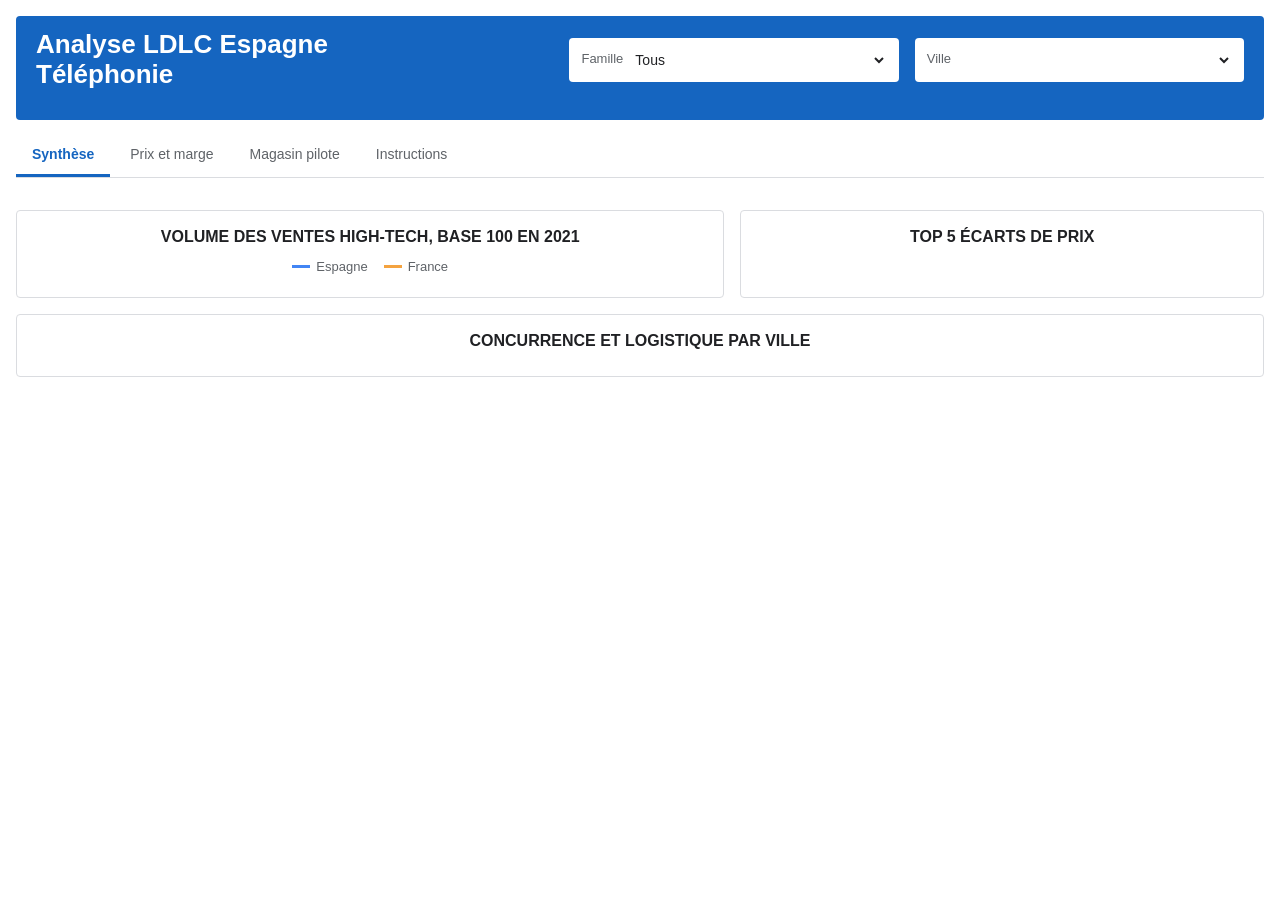
==== commit 069b410c: "Hypothèses du magasin pilote sourcées : canon digital 3,25 €, salaire de convention, loyer de centre" ====
--- a/dashboard/template.html
+++ b/dashboard/template.html
@@ -3,211 +3,181 @@
 <head>
 <meta charset="utf-8">
 <meta name="viewport" content="width=device-width, initial-scale=1">
-<title>LDLC en Espagne : Go ou No-Go ?</title>
-<link rel="stylesheet" href="https://fonts.googleapis.com/css2?family=Inter:wght@400..700&family=Space+Grotesk:wght@400..700&display=swap">
+<title>Analyse LDLC Espagne</title>
 <style>
-.viz-root{
-  color-scheme:light;
-  --surface-0:#f4f3f0; --surface-1:#fcfcfb; --surface-2:#efeee9; --border:#dddcd6;
-  --text-primary:#0b0b0b; --text-secondary:#52514e; --text-muted:#77766f;
-  --series-1:#2a78d6; --series-2:#eb6834; --grid:#e6e5df; --ref:#9b9a92;
-  --good:#1d7a33; --bad:#b3261e; --warn:#8a5a00; --accent:#2a78d6;
-}
-@media (prefers-color-scheme: dark){
-  :root:where(:not([data-theme="light"])) .viz-root{
-    color-scheme:dark;
-    --surface-0:#121211; --surface-1:#1a1a19; --surface-2:#242422; --border:#34332f;
-    --text-primary:#f0efec; --text-secondary:#c3c2b7; --text-muted:#99988f;
-    --series-1:#3987e5; --series-2:#d95926; --grid:#2c2c29; --ref:#77766f;
-    --good:#5cc47a; --bad:#ff8a80; --warn:#e0b04a; --accent:#3987e5;
-  }
-}
-:root[data-theme="dark"] .viz-root{
-  color-scheme:dark;
-  --surface-0:#121211; --surface-1:#1a1a19; --surface-2:#242422; --border:#34332f;
-  --text-primary:#f0efec; --text-secondary:#c3c2b7; --text-muted:#99988f;
-  --series-1:#3987e5; --series-2:#d95926; --grid:#2c2c29; --ref:#77766f;
-  --good:#5cc47a; --bad:#ff8a80; --warn:#e0b04a; --accent:#3987e5;
+:root{
+  --blue:#1565c0; --s1:#4285f4; --s2:#f4a340; --ink:#202124; --ink-2:#5f6368; --line:#dadce0; --soft:#f1f3f4;
+  --good:#188038; --bad:#d93025; --warn:#b06000;
 }
 *{box-sizing:border-box}
-body{margin:0}
-.viz-root{background:var(--surface-0);color:var(--text-primary);font:15px/1.5 Inter,system-ui,-apple-system,"Segoe UI",Roboto,sans-serif;min-height:100vh}
-.wrap{max-width:1180px;margin:0 auto;padding:24px 16px 64px}
-header h1{font-family:"Space Grotesk",Inter,sans-serif;font-size:30px;line-height:1.2;margin:0 0 6px}
-header p{margin:0;color:var(--text-secondary)}
-.meta{font-size:13px;color:var(--text-muted);margin-top:6px}
-nav{display:flex;flex-wrap:wrap;gap:6px;margin:18px 0 8px}
-nav a{font-size:13px;color:var(--text-secondary);text-decoration:none;border:1px solid var(--border);border-radius:999px;padding:4px 10px;background:var(--surface-1)}
-nav a:hover{color:var(--text-primary);border-color:var(--text-muted)}
-section{margin-top:28px}
-h2{font-family:"Space Grotesk",Inter,sans-serif;font-size:21px;margin:0 0 4px}
-.lede{color:var(--text-secondary);margin:0 0 14px;max-width:860px}
-.card{background:var(--surface-1);border:1px solid var(--border);border-radius:12px;padding:16px}
-.grid{display:grid;gap:12px}
-.g4{grid-template-columns:repeat(auto-fit,minmax(200px,1fr))}
-.g2{grid-template-columns:repeat(auto-fit,minmax(340px,1fr))}
-.tile .lab{font-size:13px;color:var(--text-secondary)}
-.tile .val{font-family:"Space Grotesk",Inter,sans-serif;font-size:30px;font-weight:650;letter-spacing:-.01em;margin:4px 0 2px;font-variant-numeric:tabular-nums}
-.tile .sub{font-size:12.5px;color:var(--text-muted)}
-.tag{display:inline-block;font-size:11.5px;border-radius:6px;padding:1px 7px;border:1px solid var(--border);color:var(--text-secondary);white-space:nowrap}
-.tag.src{border-color:transparent;background:var(--surface-2)}
-.tag.hyp{border-style:dashed}
-.verdict{display:flex;gap:16px;align-items:flex-start;flex-wrap:wrap}
-.verdict .big{font-size:22px;font-weight:700}
-.checks{list-style:none;margin:8px 0 0;padding:0}
-.checks li{display:flex;gap:8px;padding:5px 0;border-top:1px solid var(--grid);font-size:14px}
-.checks li:first-child{border-top:0}
-.ok{color:var(--good);font-weight:700}.ko{color:var(--bad);font-weight:700}.na{color:var(--warn);font-weight:700}
-.chart{width:100%}
-.chart svg{display:block;width:100%;height:auto;overflow:visible}
-.axis text,.lbl{fill:var(--text-secondary);font-size:12px}
-.lbl.strong{fill:var(--text-primary)}
-.gridline{stroke:var(--grid)}
-.refline{stroke:var(--ref);stroke-dasharray:4 3}
-.legend{display:flex;gap:14px;font-size:13px;color:var(--text-secondary);margin:2px 0 8px;flex-wrap:wrap}
-.legend i{display:inline-block;width:10px;height:10px;border-radius:3px;margin-right:6px;vertical-align:-1px}
+body{margin:0;background:#fff;color:var(--ink);font:14px/1.45 Arial,Helvetica,sans-serif}
+.wrap{max-width:1280px;margin:0 auto;padding:16px}
+
+/* bandeau */
+.band{background:var(--blue);color:#fff;border-radius:4px;padding:14px 20px;display:grid;grid-template-columns:minmax(220px,1.1fr) repeat(2,minmax(150px,.7fr));gap:16px;align-items:center}
+.band h1{margin:0;font-size:26px;line-height:1.15;font-weight:700}
+.f{background:#fff;color:var(--ink);border-radius:4px;padding:4px 12px;display:flex;align-items:center;gap:8px;height:44px}
+.f span{color:var(--ink-2);font-size:13px;white-space:nowrap}
+.f select{flex:1;min-width:0;border:0;background:transparent;font:inherit;color:var(--ink);height:100%;cursor:pointer}
+.band .date{grid-column:1/-1;text-align:right;font-size:12px;margin-top:-8px}
+.tabs{display:flex;gap:4px;margin:14px 0 4px;border-bottom:1px solid var(--line);overflow-x:auto}
+.tabs button{border:0;background:none;font:inherit;font-size:14px;color:var(--ink-2);padding:10px 16px;cursor:pointer;border-bottom:3px solid transparent;white-space:nowrap}
+.tabs button:hover{color:var(--ink)}
+.tabs button[aria-selected=true]{color:var(--blue);border-bottom-color:var(--blue);font-weight:700}
+:focus-visible{outline:2px solid var(--blue);outline-offset:2px}
+
+/* cartes KPI */
+.cards{display:grid;grid-template-columns:repeat(4,minmax(0,1fr));gap:16px;margin-top:16px}
+.card{border:1px solid var(--line);border-radius:4px;padding:14px 12px;text-align:center}
+.card .t{font-size:16px}
+.card .v{font-size:38px;font-weight:700;line-height:1.15;margin:2px 0}
+.card .d{font-size:15px}
+.d.good{color:var(--good)}.d.bad{color:var(--bad)}.d.flat{color:var(--ink-2)}
+.d i{display:inline-block;width:0;height:0;border-left:5px solid transparent;border-right:5px solid transparent;margin-right:6px;vertical-align:1px}
+.d.up i{border-bottom:8px solid currentColor}.d.down i{border-top:8px solid currentColor}
+
+/* blocs */
+.row{display:grid;gap:16px;margin-top:16px}
+.r2{grid-template-columns:minmax(0,1.15fr) minmax(0,.85fr)}
+.r2e{grid-template-columns:repeat(2,minmax(0,1fr))}
+.box{border:1px solid var(--line);border-radius:4px;padding:14px 16px;min-width:0}
+.box h2{margin:0 0 10px;font-size:16px;font-weight:700;text-align:center;text-transform:uppercase}
+.legend{display:flex;gap:16px;justify-content:center;font-size:13px;color:var(--ink-2);margin-bottom:6px}
+.legend i{display:inline-block;width:18px;height:3px;margin-right:6px;vertical-align:3px}
+.legend i.sq{width:10px;height:10px;border-radius:2px;vertical-align:-1px}
+.chart svg{display:block;max-width:100%;height:auto;overflow:visible}
+.axis text{fill:var(--ink-2);font-size:12px}
+.lbl{fill:var(--ink);font-size:12px}
+.gridline{stroke:var(--soft)}
+.refline{stroke:var(--ink-2);stroke-dasharray:4 4}
+.refnote{fill:var(--ink-2);font-size:11px}
+.muted{color:var(--ink-2)}
+
+/* tableaux */
 table{border-collapse:collapse;width:100%;font-size:13.5px}
-th,td{text-align:left;padding:6px 8px;border-bottom:1px solid var(--grid);vertical-align:top}
-th{color:var(--text-secondary);font-weight:600;font-size:12.5px}
-td.num,th.num{text-align:right;font-variant-numeric:tabular-nums}
-.tablewrap{overflow-x:auto}
-.sim{display:grid;grid-template-columns:minmax(260px,360px) 1fr;gap:16px}
-@media (max-width:760px){.sim{grid-template-columns:1fr}}
-.ctl{margin-bottom:12px}
-.ctl label{display:flex;justify-content:space-between;font-size:13.5px;gap:8px}
-.ctl label b{font-variant-numeric:tabular-nums}
-.ctl input[type=range]{width:100%;accent-color:var(--accent)}
-.ctl .note{font-size:11.5px;color:var(--text-muted);margin-top:2px}
-select,button{font:inherit}
-select{background:var(--surface-1);color:var(--text-primary);border:1px solid var(--border);border-radius:8px;padding:5px 8px}
-button.primary{background:var(--accent);color:#fff;border:0;border-radius:8px;padding:9px 16px;font-weight:600;cursor:pointer}
-button.primary:disabled{opacity:.55;cursor:default}
-button.ghost{background:transparent;color:var(--text-secondary);border:1px solid var(--border);border-radius:8px;padding:6px 12px;cursor:pointer}
-.ia{white-space:pre-wrap;line-height:1.6;min-height:60px}
-.muted{color:var(--text-muted)}
-.small{font-size:12.5px}
-#tip{position:fixed;pointer-events:none;background:var(--surface-1);color:var(--text-primary);border:1px solid var(--border);border-radius:8px;padding:7px 9px;font-size:12.5px;box-shadow:0 4px 16px rgba(0,0,0,.12);opacity:0;transition:opacity .08s;max-width:260px;z-index:10}
+thead th{background:var(--blue);color:#fff;font-weight:700;text-align:center;padding:9px 8px;white-space:nowrap}
+thead th:first-child{text-align:left}
+td{padding:9px 8px;border-bottom:1px solid var(--line);text-align:center;vertical-align:top}
+td:first-child{text-align:left}
+tbody tr:last-child td{border-bottom:0}
+.tw{overflow-x:auto}
+.neg{color:var(--bad)}.pos{color:var(--good)}
+
+/* page pilote */
+.sim{display:grid;grid-template-columns:minmax(250px,320px) minmax(0,1fr);gap:16px;margin-top:16px}
+.ctl{margin-bottom:14px}
+.ctl label{display:flex;justify-content:space-between;gap:8px;font-size:14px}
+.ctl label b{font-weight:700}
+.ctl .n{font-size:12px;color:var(--ink-2);margin-top:2px}
+input[type=range]{width:100%;accent-color:var(--blue)}
+button.ghost{background:#fff;color:var(--ink-2);border:1px solid var(--line);border-radius:4px;padding:8px 12px;font:inherit;cursor:pointer}
+button.ghost:hover{color:var(--ink);border-color:var(--ink-2)}
+
+/* page instructions */
+.ins{max-width:900px;margin:8px auto 0}
+.ins h2{font-size:18px;margin:28px 0 8px;color:var(--blue)}
+.ins p,.ins li{margin:0 0 6px}
+.ins ul{margin:0;padding-left:20px}
+.ins .box{margin-top:8px}
+
+#tip{position:fixed;pointer-events:none;background:#202124;color:#fff;border-radius:4px;padding:8px 10px;font-size:12.5px;opacity:0;transition:opacity .1s;max-width:260px;z-index:10}
 #tip b{display:block;margin-bottom:2px}
-footer{margin-top:36px;font-size:12.5px;color:var(--text-muted)}
-footer a{color:var(--text-secondary)}
+.page[hidden]{display:none}
+
+@media (max-width:900px){
+  .band{grid-template-columns:1fr}
+  .band .date{margin-top:0;text-align:left}
+  .cards{grid-template-columns:repeat(2,minmax(0,1fr))}
+  .r2,.r2e,.sim{grid-template-columns:1fr}
+  .card .v{font-size:30px}
+  .wrap{padding:10px}
+}
+@media (prefers-reduced-motion:reduce){*{transition:none!important}}
 </style>
 </head>
 <body>
-<div class="viz-root">
 <div class="wrap">
-<header>
-  <h1>LDLC en Espagne : Go ou No-Go ?</h1>
-  <p>Question du Comex : l'ouverture de magasins LDLC en Espagne, sur la téléphonie, est-elle réalisable et rentable ?</p>
-  <div class="meta" id="meta"></div>
+<header class="band">
+  <h1>Analyse LDLC Espagne<br>Téléphonie</h1>
+  <label class="f"><span>Famille</span><select id="fFamille" aria-label="Famille"><option>Tous</option><option>Apple</option><option>Android</option></select></label>
+  <label class="f"><span>Ville</span><select id="fVille" aria-label="Ville"></select></label>
+  <div class="date" id="date"></div>
 </header>
-<nav>
-  <a href="#verdict">Lecture</a><a href="#marche">Marché</a><a href="#prix">Prix</a><a href="#marge">Marge</a>
-  <a href="#concurrence">Concurrence et logistique</a><a href="#pilote">Magasin pilote</a>
-  <a href="#ia">Synthèse IA</a><a href="#kpis">KPIs et sources</a>
+<nav class="tabs" role="tablist" id="tabs">
+  <button role="tab" data-p="synthese" aria-selected="true">Synthèse</button>
+  <button role="tab" data-p="prix" aria-selected="false">Prix et marge</button>
+  <button role="tab" data-p="pilote" aria-selected="false">Magasin pilote</button>
+  <button role="tab" data-p="instructions" aria-selected="false">Instructions</button>
 </nav>
 
-<section id="verdict">
-  <div class="card verdict">
-    <div style="flex:1 1 320px">
-      <div class="lab small muted">Lecture des seuils fixés dans la fiche (section 19), à valider par l'équipe</div>
-      <div class="big" id="verdictText">…</div>
-      <ul class="checks" id="checks"></ul>
+<main>
+<section class="page" id="p-synthese">
+  <div class="cards" id="cards"></div>
+  <div class="row r2">
+    <div class="box">
+      <h2>Volume des ventes high-tech, base 100 en 2021</h2>
+      <div class="legend"><span><i style="background:var(--s1)"></i>Espagne</span><span><i style="background:var(--s2)"></i>France</span></div>
+      <div class="chart" id="chartMarche"></div>
+    </div>
+    <div class="box">
+      <h2>Top 5 écarts de prix</h2>
+      <div class="tw"><table id="tabTop"></table></div>
     </div>
   </div>
-  <div class="grid g4" style="margin-top:12px" id="tiles"></div>
+  <div class="row"><div class="box"><h2>Concurrence et logistique par ville</h2><div class="tw"><table id="tabVilles"></table></div></div></div>
 </section>
 
-<section id="marche">
-  <h2>Marché : le commerce high-tech espagnol croît deux fois plus vite</h2>
-  <p class="lede">Volume des ventes des magasins spécialisés en informatique et télécoms (Eurostat, NACE G474, corrigé des jours ouvrables), base 100 en 2021. Collecté automatiquement chaque semaine.</p>
-  <div class="card">
-    <div class="legend"><span><i style="background:var(--series-1)"></i>Espagne</span><span><i style="background:var(--series-2)"></i>France</span></div>
-    <div class="chart" id="chartMarche"></div>
-    <p class="small muted" id="marcheNote"></p>
-  </div>
-</section>
-
-<section id="prix">
-  <h2>Prix : l'Espagne est moins chère sur Android</h2>
-  <p class="lede">Indice = prix HT du concurrent espagnol / prix HT de LDLC France × 100, modèle par modèle (même marque, modèle, capacité, RAM). En dessous de 100, l'Espagne est moins chère.</p>
-  <div class="card">
-    <div class="legend"><span><i style="background:var(--series-1)"></i>Apple</span><span><i style="background:var(--series-2)"></i>Android</span><span class="muted">pointillé : parité (100)</span></div>
-    <div class="chart" id="chartIndice"></div>
-    <p class="small muted" id="prixNote"></p>
-  </div>
-</section>
-
-<section id="marge">
-  <h2>Marge : que reste-t-il si LDLC s'aligne ?</h2>
-  <p class="lede">Si LDLC vendait chaque modèle au prix du concurrent espagnol. Coût d'achat estimé = prix HT France × (1 − <span id="tauxMarge"></span>). <span class="tag hyp">hypothèse : marge brute du groupe appliquée à la téléphonie</span></p>
-  <div class="card">
-    <div class="legend"><span><i style="background:var(--series-1)"></i>Apple</span><span><i style="background:var(--series-2)"></i>Android</span><span class="muted">pointillé : marge normative 22 %</span></div>
-    <div class="chart" id="chartMarge"></div>
-  </div>
-</section>
-
-<section id="concurrence">
-  <h2>Concurrence et logistique par ville</h2>
-  <p class="lede">Points de vente téléphonie, électronique et informatique recensés dans OpenStreetMap, rapportés à la population de la commune. Distance routière depuis le hub LDLC le plus proche.</p>
-  <div class="grid g2">
-    <div class="card">
-      <div class="small muted" style="margin-bottom:6px">Points de vente pour 100 000 habitants</div>
-      <div class="chart" id="chartDensite"></div>
+<section class="page" id="p-prix" hidden>
+  <div class="row r2e">
+    <div class="box">
+      <h2>Indice de prix Espagne / France</h2>
+      <div class="legend"><span><i class="sq" style="background:var(--s1)"></i>Apple</span><span><i class="sq" style="background:var(--s2)"></i>Android</span></div>
+      <div class="chart" id="chartIndice"></div>
     </div>
-    <div class="card">
-      <div style="display:flex;justify-content:space-between;align-items:center;gap:8px;margin-bottom:6px">
-        <span class="small muted">Enseignes présentes</span>
-        <select id="villeConc" aria-label="Ville"></select>
-      </div>
-      <div class="tablewrap"><table id="tabEnseignes"></table></div>
-    </div>
-  </div>
-  <div class="card tablewrap" style="margin-top:12px"><table id="tabVilles"></table></div>
-</section>
-
-<section id="pilote">
-  <h2>Magasin pilote : quel chiffre d'affaires pour ne pas perdre d'argent ?</h2>
-  <p class="lede">On ne sait pas combien un magasin LDLC vendrait en Espagne. On calcule donc le CA minimum qui couvre le loyer et le personnel (point mort), puis la part du marché local de la téléphonie que ça représente. Faites varier les hypothèses.</p>
-  <div class="card sim">
-    <div id="controls"></div>
-    <div>
-      <div class="grid g4" id="simTiles"></div>
-      <div class="small muted" style="margin:14px 0 4px">CA au point mort selon le loyer (le point = vos réglages)</div>
-      <div class="chart" id="chartLoyer"></div>
-      <div class="tablewrap" style="margin-top:10px"><table id="tabPnl"></table></div>
+    <div class="box">
+      <h2>Marge si alignement</h2>
+      <div class="legend"><span><i class="sq" style="background:var(--s1)"></i>Apple</span><span><i class="sq" style="background:var(--s2)"></i>Android</span></div>
+      <div class="chart" id="chartMarge"></div>
     </div>
   </div>
 </section>
 
-<section id="ia">
-  <h2>Synthèse IA</h2>
-  <p class="lede">Claude lit les chiffres de ce dashboard, y compris vos réglages du magasin pilote, et rédige une synthèse Go/No-Go pour le Comex. Consigne : n'utiliser que ces chiffres et signaler les hypothèses.</p>
-  <div class="card">
-    <div style="display:flex;gap:8px;flex-wrap:wrap;align-items:center">
-      <button class="primary" id="btnIA">Générer la synthèse</button>
-      <button class="ghost" id="btnCopy" hidden>Copier</button>
-      <span class="small muted" id="iaStatus"></span>
+<section class="page" id="p-pilote" hidden>
+  <div class="cards" id="simCards"></div>
+  <div class="sim">
+    <div class="box"><h2>Hypothèses</h2><div id="controls"></div></div>
+    <div style="display:grid;gap:16px;align-content:start;min-width:0">
+      <div class="box"><h2>CA au point mort selon le loyer</h2><div class="chart" id="chartLoyer"></div></div>
+      <div class="box"><h2>Compte de résultat au point mort</h2><div class="tw"><table id="tabPnl"></table></div></div>
     </div>
-    <div class="ia" id="iaOut" style="margin-top:12px"></div>
   </div>
 </section>
 
-<section id="kpis">
-  <h2>Les 11 KPIs du cahier des charges</h2>
-  <div class="card tablewrap"><table id="tabKpis"></table></div>
-  <h2 style="margin-top:22px">Hypothèses et sources</h2>
-  <div class="card tablewrap"><table id="tabHyp"></table></div>
-  <div class="card tablewrap" style="margin-top:12px" id="journalWrap"><table id="tabJournal"></table></div>
+<section class="page ins" id="p-instructions" hidden>
+  <h2>Question</h2>
+  <p>Ouvrir des magasins LDLC en Espagne, sur la téléphonie, est-il réalisable et rentable ?</p>
+  <h2>Définitions</h2>
+  <ul>
+    <li><b>Indice de prix</b> : prix HT du concurrent espagnol / prix HT de LDLC France × 100. Sous 100, l'Espagne est moins chère. Modèles appariés par marque, modèle, capacité et RAM.</li>
+    <li><b>Marge si alignement</b> : (prix HT espagnol − coût d'achat estimé) / prix HT espagnol, avec coût d'achat = prix HT France × (1 − marge brute du groupe).</li>
+    <li><b>Point mort</b> : CA HT qui couvre le loyer et le personnel, soit charges fixes / (marge brute − autres charges variables).</li>
+    <li><b>Part de marché requise</b> : CA au point mort / marché téléphonie de la ville, au prorata de la population.</li>
+  </ul>
+  <h2>Seuils de décision</h2>
+  <ul><li>Indice de prix d'au moins 95.</li><li>Marge si alignement d'au moins 22 %.</li><li>Part de marché requise d'au plus 1 % (repère à discuter).</li></ul>
+  <h2>Limites</h2>
+  <ul id="limites"></ul>
+  <h2>Les 11 KPIs</h2>
+  <div class="box tw"><table id="tabKpis"></table></div>
+  <h2>Hypothèses et sources</h2>
+  <div class="box tw"><table id="tabHyp"></table></div>
+  <h2>Journal de collecte</h2>
+  <div class="box tw" id="journalWrap"><table id="tabJournal"></table></div>
+  <p class="muted" style="margin-top:20px">Code et données : github.com/Chab-algo/LDLC-data. Équipe : Georges Do Xuan, Thomas Lefevbre, Benjamin Chabani, Rubens Le Scao.</p>
 </section>
-
-<footer>
-  Équipe : Georges Do Xuan, Thomas Lefevbre, Benjamin Chabani, Rubens Le Scao. MSc Eugenia School.
-  Code et données : <a href="https://github.com/Chab-algo/LDLC-data">github.com/Chab-algo/LDLC-data</a>.
-  Les chiffres viennent de data/processed/ du dépôt, régénérés par la collecte hebdomadaire.
-</footer>
+</main>
 </div>
 <div id="tip" role="tooltip"></div>
-</div>
 
 <script>
 const DATA = /*__DATA__*/null;
@@ -215,128 +185,128 @@
 /* ---------- utilitaires ---------- */
 const $ = s => document.querySelector(s);
 const NS = "http://www.w3.org/2000/svg";
-const fmt0 = n => n == null || isNaN(n) ? "—" : Math.round(n).toLocaleString("fr-FR");
-const fmt1 = n => n == null || isNaN(n) ? "—" : n.toLocaleString("fr-FR",{minimumFractionDigits:1,maximumFractionDigits:1});
-const pct = (n,d=1) => n == null || isNaN(n) ? "—" : (n*100).toLocaleString("fr-FR",{minimumFractionDigits:d,maximumFractionDigits:d}) + " %";
-const eur = n => n == null || isNaN(n) ? "—" : (Math.abs(n) >= 1e6 ? fmt1(n/1e6).replace(/,0$/,"") + " M€" : fmt0(n) + " €");
+const ND = "n.d.";
+const fmt0 = n => n == null || isNaN(n) ? ND : Math.round(n).toLocaleString("fr-FR");
+const fmt1 = n => n == null || isNaN(n) ? ND : n.toLocaleString("fr-FR",{minimumFractionDigits:1,maximumFractionDigits:1});
+const pct = (n,d=1) => n == null || isNaN(n) ? ND : (n*100).toLocaleString("fr-FR",{minimumFractionDigits:d,maximumFractionDigits:d}) + " %";
+const sgn = (n,s) => (n > 0 ? "+" : "") + s;
+const eur = n => n == null || isNaN(n) ? ND : (Math.abs(n) >= 1e6 ? fmt1(n/1e6).replace(/,0$/,"") + " M€" : Math.abs(n) >= 1e4 ? fmt0(n/1e3) + " k€" : fmt0(n) + " €");
 const el = (tag, attrs={}, parent) => { const e = document.createElementNS(NS, tag); for (const k in attrs) e.setAttribute(k, attrs[k]); if (parent) parent.appendChild(e); return e; };
 const h = (tag, props={}, kids=[]) => { const e = document.createElement(tag); Object.assign(e, props); for (const k of [].concat(kids)) if (k!=null) e.append(k); return e; };
-const css = v => getComputedStyle(document.querySelector(".viz-root")).getPropertyValue(v).trim();
-const famColor = f => f === "Apple" ? "var(--series-1)" : "var(--series-2)";
+const famColor = f => f === "Apple" ? "var(--s1)" : "var(--s2)";
 const tip = $("#tip");
 function showTip(ev, html){ tip.innerHTML = html; tip.style.opacity = 1; const r = tip.getBoundingClientRect(); let x = ev.clientX + 14, y = ev.clientY + 14; if (x + r.width > innerWidth - 8) x = ev.clientX - r.width - 14; if (y + r.height > innerHeight - 8) y = ev.clientY - r.height - 14; tip.style.left = x + "px"; tip.style.top = y + "px"; }
 function hideTip(){ tip.style.opacity = 0; }
 const esc = s => String(s ?? "").replace(/[&<>"]/g, c => ({"&":"&amp;","<":"&lt;",">":"&gt;",'"':"&quot;"}[c]));
-
+const cls = n => n < 0 ? "neg" : n > 0 ? "pos" : "";
+
+/* ---------- données ---------- */
 const M = {};
 for (const r of DATA.marche) { (M[r.indicateur] ??= {}); (M[r.indicateur][r.pays] ??= {}); M[r.indicateur][r.pays][r.annee] = r; }
 const last = (ind, pays) => { const o = M[ind]?.[pays]; if (!o) return null; const y = Math.max(...Object.keys(o).map(Number)); return o[y]; };
 const HYP = Object.fromEntries(DATA.hypotheses.map(r => [r.parametre, r]));
 const SYN = Object.fromEntries(DATA.indice_synthese.map(r => [r.perimetre, r]));
-const margeRows = DATA.marge_si_alignement;
+const margeByModel = Object.fromEntries(DATA.marge_si_alignement.map(r => [r.modele, r.marge_si_alignement]));
 const avg = a => a.length ? a.reduce((s,x)=>s+x,0)/a.length : NaN;
-const margeFam = f => avg(margeRows.filter(r => r.famille === f).map(r => r.marge_si_alignement));
 const popES = last("population_1er_janvier","ES");
 const marcheTel = last("marche_telephonie","ES");
-
-$("#meta").textContent = `Données générées le ${new Date(DATA.genere_le).toLocaleDateString("fr-FR")} · prix relevés le ${DATA.indice_prix.length ? "12/11/2026" : "—"} · Groupe LDLC, périmètre téléphonie`;
-$("#tauxMarge").textContent = pct(HYP.taux_marge_brute.valeur);
+const G474 = p => Object.values(M["eurostat_VOL_SLS_G474_I21_CA"]?.[p] ?? {}).map(r => ({annee:r.annee, v:r.valeur})).sort((a,b)=>a.annee-b.annee);
+function growth(p){ const s = G474(p); if (s.length < 2) return null; const a = s[s.length-2], b = s[s.length-1]; return {annee:b.annee, g:b.v/a.v-1}; }
+
+/* ---------- filtres ---------- */
+const F = {famille:"Tous", ville:"Toutes"};
+const inFam = r => F.famille === "Tous" || r.famille === F.famille;
+const villeSim = () => F.ville !== "Toutes" ? F.ville : (DATA.densite.find(r => r.ville === "Barcelona") ? "Barcelona" : DATA.densite[0]?.ville);
+const idxF = () => SYN[F.famille === "Tous" ? "Tous modèles" : F.famille]?.indice;
+const margeF = () => avg(DATA.marge_si_alignement.filter(inFam).map(r => r.marge_si_alignement));
+
+/* ---------- cartes KPI ---------- */
+function card(t, v, d, dir, tone){
+  return h("div",{className:"card"},[h("div",{className:"t",textContent:t}),h("div",{className:"v",textContent:v}),
+    h("div",{className:"d " + tone + " " + dir},[dir==="flat" ? null : h("i"), d])]);
+}
+function drawCards(){
+  const ix = idxF(), mg = margeF(), gE = growth("ES"), gF = growth("FR"), r = calcSim();
+  const box = $("#cards"); box.innerHTML = "";
+  box.append(
+    card("Indice prix ES/FR", fmt1(ix), `${fmt1(ix-100)} % vs France`, ix < 100 ? "down" : "up", ix < 100 ? "bad" : "good"),
+    card(F.famille === "Tous" ? "Marge si alignement" : `Marge ${F.famille} si alignement`, pct(mg), `${fmt1((mg-0.22)*100)} pts vs seuil 22 %`, mg < 0.22 ? "down" : "up", mg < 0.22 ? "bad" : "good"),
+    card(`Croissance high-tech ${gE?.annee ?? ""}`, gE ? sgn(gE.g, pct(gE.g)) : ND, gE && gF ? `${sgn(gE.g-gF.g, fmt1((gE.g-gF.g)*100))} pts vs France` : "", gE && gF && gE.g >= gF.g ? "up" : "down", gE && gF && gE.g >= gF.g ? "good" : "bad"),
+    card(`CA point mort ${villeSim()}`, eur(r.ca), r.part != null ? `${pct(r.part,2)} du marché vs 1 % visé` : "", r.part != null && r.part > 0.01 ? "up" : "down", r.part != null && r.part > 0.01 ? "bad" : "good")
+  );
+}
 
 /* ---------- graphiques ---------- */
 function hbar(container, rows, {label, value, color, domain, ref, fmt, tipHtml, refLabel}){
   const box = $(container); box.innerHTML = "";
-  const W = Math.max(320, box.clientWidth || 600);
-  const lw = Math.min(210, W * 0.42), rh = 26, top = 8, bottom = 24, H = top + rows.length * rh + bottom, right = 44;
-  const svg = el("svg", {viewBox:`0 0 ${W} ${H}`, role:"img"}, box);
+  if (!rows.length){ box.innerHTML = '<p class="muted">Aucune donnée pour ce filtre.</p>'; return; }
+  const W = Math.max(300, box.clientWidth || 500);
+  const narrow = W < 520, lab0 = label;
+  if (narrow) label = r => lab0(r).replace(/ 5G/, "").replace(/ Go$/, "");
+  const lw = Math.min(W * 0.46, Math.max(...rows.map(r => label(r).length)) * 6.6 + 16), rh = 28, top = 24, bottom = 24, right = 44, H = top + rows.length * rh + bottom;
+  const svg = el("svg", {viewBox:`0 0 ${W} ${H}`, width:W, height:H, role:"img"}, box);
   const x = v => lw + (v - domain[0]) / (domain[1] - domain[0]) * (W - lw - right);
-  const ticks = []; const step = (domain[1]-domain[0]) / 4; for (let i=0;i<=4;i++) ticks.push(domain[0] + i*step);
+  const base = domain[0] < 0 ? 0 : domain[0];
+  const nt = narrow ? 2 : 4, step = (domain[1]-domain[0]) / nt;
   const g = el("g", {class:"axis"}, svg);
-  for (const t of ticks){ el("line",{x1:x(t),x2:x(t),y1:top,y2:H-bottom,class:"gridline"},g); const tx = el("text",{x:x(t),y:H-6,"text-anchor":"middle"},g); tx.textContent = fmt(t); }
+  for (let i=0;i<=nt;i++){ const t = domain[0] + i*step; el("line",{x1:x(t),x2:x(t),y1:top,y2:H-bottom,class:"gridline"},g); const tx = el("text",{x:x(t),y:H-6,"text-anchor":"middle"},g); tx.textContent = fmt(t); }
   rows.forEach((r,i) => {
-    const y = top + i*rh, v = value(r), x0 = x(Math.max(domain[0], Math.min(0, domain[1])) < x(domain[0]) ? domain[0] : (domain[0] < 0 ? 0 : domain[0]));
+    const y = top + i*rh, v = value(r), x0 = x(base), pos = v >= base;
     const t = el("text",{x:lw-8,y:y+rh/2+4,"text-anchor":"end",class:"lbl"},svg); t.textContent = label(r);
-    const xa = Math.min(x0, x(v)), wa = Math.max(2, Math.abs(x(v) - x0));
-    const bar = el("rect",{x:xa,y:y+5,width:wa,height:rh-10,rx:4,fill:color(r)},svg);
-    const vt = el("text",{x:v >= (domain[0]<0?0:domain[0]) ? x(v)+5 : x(v)-5,y:y+rh/2+4,"text-anchor":v >= (domain[0]<0?0:domain[0]) ? "start":"end",class:"lbl strong"},svg); vt.textContent = fmt(v);
+    el("rect",{x:Math.min(x0, x(v)),y:y+5,width:Math.max(2, Math.abs(x(v) - x0)),height:rh-10,fill:color(r)},svg);
+    const vt = el("text",{x:pos ? x(v)+6 : x0+6,y:y+rh/2+4,"text-anchor":"start",class:"lbl"},svg); vt.textContent = fmt(v);
     const hit = el("rect",{x:0,y:y,width:W,height:rh,fill:"transparent"},svg);
     hit.addEventListener("mousemove", ev => showTip(ev, tipHtml(r))); hit.addEventListener("mouseleave", hideTip);
   });
-  if (ref != null){ el("line",{x1:x(ref),x2:x(ref),y1:top-4,y2:H-bottom,class:"refline"},svg); }
-  if (domain[0] < 0) el("line",{x1:x(0),x2:x(0),y1:top-4,y2:H-bottom,stroke:css("--text-muted")},svg);
-}
-
-function drawIndice(){
-  const rows = [...DATA.indice_prix].sort((a,b) => a.indice_es_vs_fr - b.indice_es_vs_fr);
-  hbar("#chartIndice", rows, {
-    label: r => r.modele, value: r => r.indice_es_vs_fr, color: r => famColor(r.famille), domain:[0,120], ref:100, fmt: v => fmt0(v),
-    tipHtml: r => `<b>${esc(r.modele)}</b>LDLC France : ${fmt1(r.prix_ttc_ldlc_fr)} € TTC (${fmt1(r.prix_ht_ldlc_fr)} € HT)<br>${esc(r.concurrent_es)} : ${fmt1(r.prix_ttc_es)} € TTC (${fmt1(r.prix_ht_es)} € HT)<br>Indice : <b style="display:inline">${fmt1(r.indice_es_vs_fr)}</b>`
-  });
-  const conc = [...new Set(DATA.indice_prix.map(r => r.concurrent_es))].join(", ");
-  $("#prixNote").textContent = `${DATA.indice_prix.length} modèles appariés. Concurrent espagnol relevé : ${conc}. Une seule enseigne et un seul jour de relevé pour l'instant.`;
-}
-function drawMarge(){
-  const rows = [...margeRows].sort((a,b) => a.marge_si_alignement - b.marge_si_alignement);
-  const mn = Math.min(-0.25, ...rows.map(r=>r.marge_si_alignement)), mx = Math.max(0.3, ...rows.map(r=>r.marge_si_alignement));
-  hbar("#chartMarge", rows, {
-    label: r => r.modele, value: r => r.marge_si_alignement, color: r => famColor(r.famille), domain:[-Math.max(0.3,Math.ceil(-mn*20)/20), Math.max(0.3,Math.ceil(mx*20)/20)], ref:0.22, fmt: v => pct(v,0),
-    tipHtml: r => `<b>${esc(r.modele)}</b>Prix HT espagnol : ${fmt1(r.prix_ht_es)} €<br>Coût d'achat estimé : ${fmt1(r.cout_achat_estime_ht)} €<br>Marge si alignement : <b style="display:inline">${pct(r.marge_si_alignement)}</b>`
-  });
-}
-
-/* ---------- marché (Eurostat G474) ---------- */
-const G474 = p => Object.values(M["eurostat_VOL_SLS_G474_I21_CA"]?.[p] ?? {}).map(r => ({annee:r.annee, v:r.valeur})).sort((a,b)=>a.annee-b.annee);
-function growth(p){ const s = G474(p); if (s.length < 2) return null; const a = s[s.length-2], b = s[s.length-1]; return {annee:b.annee, g:b.v/a.v-1}; }
+  if (ref != null){ el("line",{x1:x(ref),x2:x(ref),y1:top-6,y2:H-bottom,class:"refline"},svg); if (refLabel){ const rt = el("text",{x:x(ref),y:top-10,"text-anchor":"middle",class:"refnote"},svg); rt.textContent = refLabel; } }
+  if (domain[0] < 0) el("line",{x1:x(0),x2:x(0),y1:top-6,y2:H-bottom,stroke:"#5f6368"},svg);
+}
+function drawPrix(){
+  const rows = DATA.indice_prix.filter(inFam).sort((a,b) => a.indice_es_vs_fr - b.indice_es_vs_fr);
+  hbar("#chartIndice", rows, {label:r=>r.modele, value:r=>r.indice_es_vs_fr, color:r=>famColor(r.famille), domain:[0,120], ref:100, refLabel:"parité", fmt:v=>fmt0(v),
+    tipHtml:r=>`<b>${esc(r.modele)}</b>LDLC France : ${fmt1(r.prix_ttc_ldlc_fr)} € TTC<br>${esc(r.concurrent_es)} : ${fmt1(r.prix_ttc_es)} € TTC<br>Indice : ${fmt1(r.indice_es_vs_fr)}`});
+  const mr = DATA.marge_si_alignement.filter(inFam).sort((a,b) => a.marge_si_alignement - b.marge_si_alignement);
+  const vals = mr.map(r => r.marge_si_alignement), mn = Math.min(-0.2, ...vals), mx = Math.max(0.3, ...vals);
+  hbar("#chartMarge", mr, {label:r=>r.modele, value:r=>r.marge_si_alignement, color:r=>famColor(r.famille), domain:[Math.floor(mn*20)/20, Math.ceil(mx*20)/20], ref:0.22, refLabel:"seuil 22 %", fmt:v=>pct(v,0),
+    tipHtml:r=>`<b>${esc(r.modele)}</b>Prix HT espagnol : ${fmt1(r.prix_ht_es)} €<br>Coût d'achat estimé : ${fmt1(r.cout_achat_estime_ht)} €<br>Marge : ${pct(r.marge_si_alignement)}`});
+}
 function drawMarche(){
   const box = $("#chartMarche"); box.innerHTML = "";
   const es = G474("ES").filter(r=>r.annee>=2021), fr = G474("FR").filter(r=>r.annee>=2021);
-  if (!es.length){ box.innerHTML = '<p class="muted small">Série Eurostat pas encore collectée.</p>'; return; }
-  const W = Math.max(300, box.clientWidth || 600), H = 230, L = 40, R = 70, T = 12, B = 26;
+  if (!es.length){ box.innerHTML = '<p class="muted">Série Eurostat pas encore collectée.</p>'; return; }
+  const W = Math.max(300, box.clientWidth || 600), H = 250, L = 36, R = 24, T = 20, B = 28;
   const yrs = [...new Set([...es,...fr].map(r=>r.annee))].sort();
-  const vals = [...es,...fr].map(r=>r.v), ymin = Math.floor(Math.min(90,...vals)/10)*10, ymax = Math.ceil(Math.max(...vals)/10)*10;
+  const vals = [...es,...fr].map(r=>r.v), ymin = Math.floor(Math.min(90,...vals)/10)*10, ymax = Math.ceil(Math.max(...vals)/10)*10 + 10;
   const x = a => L + (a - yrs[0]) / Math.max(1, yrs[yrs.length-1]-yrs[0]) * (W-L-R), y = v => T + (1-(v-ymin)/(ymax-ymin))*(H-T-B);
-  const svg = el("svg",{viewBox:`0 0 ${W} ${H}`,role:"img"},box), g = el("g",{class:"axis"},svg);
+  const svg = el("svg",{viewBox:`0 0 ${W} ${H}`,width:W,height:H,role:"img"},box), g = el("g",{class:"axis"},svg);
   for (let v = ymin; v <= ymax; v += Math.max(10, Math.round((ymax-ymin)/4/10)*10)){ el("line",{x1:L,x2:W-R,y1:y(v),y2:y(v),class:"gridline"},g); const t = el("text",{x:L-6,y:y(v)+4,"text-anchor":"end"},g); t.textContent = v; }
-  for (const a of yrs){ const t = el("text",{x:x(a),y:H-6,"text-anchor":"middle"},g); t.textContent = a; }
-  for (const [ser, col, name] of [[es,"var(--series-1)","Espagne"],[fr,"var(--series-2)","France"]]){
-    el("path",{d:ser.map((r,i)=>(i?"L":"M")+x(r.annee)+","+y(r.v)).join(""),fill:"none",stroke:col,"stroke-width":2},svg);
-    for (const r of ser) el("circle",{cx:x(r.annee),cy:y(r.v),r:4,fill:col,stroke:css("--surface-1"),"stroke-width":2},svg);
-    const lr = ser[ser.length-1]; const t = el("text",{x:x(lr.annee)+8,y:y(lr.v)+4,class:"lbl strong"},svg); t.textContent = `${name} ${fmt1(lr.v)}`;
+  for (const a of yrs){ const t = el("text",{x:x(a),y:H-8,"text-anchor":"middle"},g); t.textContent = a; }
+  for (const [ser, col, dy] of [[fr,"var(--s2)",18],[es,"var(--s1)",-10]]){
+    el("path",{d:ser.map((r,i)=>(i?"L":"M")+x(r.annee)+","+y(r.v)).join(""),fill:"none",stroke:col,"stroke-width":2.5},svg);
+    for (const r of ser){ el("circle",{cx:x(r.annee),cy:y(r.v),r:3.5,fill:col},svg); if (ser === fr && es.find(e => e.annee === r.annee && e.v === r.v)) continue; const t = el("text",{x:x(r.annee),y:y(r.v)+dy,"text-anchor":"middle",class:"lbl",fill:col},svg); t.textContent = fmt1(r.v); }
   }
   const hit = el("rect",{x:L,y:T,width:W-L-R,height:H-T-B,fill:"transparent"},svg);
-  hit.addEventListener("mousemove", ev => { const b = svg.getBoundingClientRect(); const lx = (ev.clientX-b.left)*W/b.width; const a = yrs.reduce((p,c)=>Math.abs(x(c)-lx)<Math.abs(x(p)-lx)?c:p); const e = es.find(r=>r.annee===a), f = fr.find(r=>r.annee===a); showTip(ev, `<b>${a}</b>Espagne : ${e?fmt1(e.v):"—"}<br>France : ${f?fmt1(f.v):"—"}`); });
+  hit.addEventListener("mousemove", ev => { const b = svg.getBoundingClientRect(); const lx = (ev.clientX-b.left)*W/b.width; const a = yrs.reduce((p,c)=>Math.abs(x(c)-lx)<Math.abs(x(p)-lx)?c:p); const e = es.find(r=>r.annee===a), f = fr.find(r=>r.annee===a); showTip(ev, `<b>${a}</b>Espagne : ${e?fmt1(e.v):ND}<br>France : ${f?fmt1(f.v):ND}`); });
   hit.addEventListener("mouseleave", hideTip);
-  const ge = growth("ES"), gf = growth("FR");
-  $("#marcheNote").textContent = `De 2021 à ${es[es.length-1].annee} : Espagne ${fmt1(es[es.length-1].v-100)} points, France ${fmt1(fr[fr.length-1].v-100)} points. Le champ couvre tout le high-tech en magasin spécialisé, pas seulement la téléphonie. Source : Eurostat sts_trtu_a.`;
-}
-
-/* ---------- concurrence ---------- */
-function drawConcurrence(){
-  const rows = DATA.densite.filter(r => r.points_de_vente_pour_100k_hab != null).sort((a,b)=>b.points_de_vente_pour_100k_hab-a.points_de_vente_pour_100k_hab);
-  if (!rows.length){ $("#chartDensite").innerHTML = '<p class="muted small">Pas encore de données OpenStreetMap : la collecte automatique n\'a pas encore tourné ou a échoué (voir le journal en bas de page).</p>'; }
-  else {
-    const mx = Math.max(...rows.map(r=>r.points_de_vente_pour_100k_hab));
-    hbar("#chartDensite", rows, {label:r=>r.ville, value:r=>r.points_de_vente_pour_100k_hab, color:()=> "var(--series-1)", domain:[0, Math.ceil(mx/5)*5 || 5], fmt:v=>fmt1(v),
-      tipHtml: r => `<b>${esc(r.ville)}</b>${fmt0(r.nb_points_de_vente)} points de vente, dont ${fmt0(r.nb_grandes_enseignes)} de grandes enseignes<br>Population : ${fmt0(r.population)}`});
-  }
+}
+
+/* ---------- tableaux de la synthèse ---------- */
+function drawTop(){
+  const t = $("#tabTop"); t.innerHTML = "";
+  t.append(h("thead",{},h("tr",{},[h("th",{textContent:"Modèle"}),h("th",{textContent:"Indice"}),h("th",{textContent:"Marge"})])));
+  const tb = h("tbody"); t.append(tb);
+  const rows = DATA.indice_prix.filter(inFam).sort((a,b)=>a.indice_es_vs_fr-b.indice_es_vs_fr).slice(0,5);
+  for (const r of rows){ const m = margeByModel[r.modele]; tb.append(h("tr",{},[h("td",{textContent:r.modele}),h("td",{textContent:fmt1(r.indice_es_vs_fr)}),h("td",{className:cls(m < 0 ? -1 : 0),textContent:pct(m)})])); }
+}
+function drawVilles(){
   const t = $("#tabVilles"); t.innerHTML = "";
-  t.append(h("thead",{},h("tr",{},[h("th",{textContent:"Ville"}),h("th",{textContent:"Région"}),h("th",{className:"num",textContent:"Population"}),h("th",{className:"num",textContent:"Points de vente"}),h("th",{className:"num",textContent:"Grandes enseignes"}),h("th",{className:"num",textContent:"Pour 100 000 hab."}),h("th",{textContent:"Hub le plus proche"}),h("th",{className:"num",textContent:"Route (km)"}),h("th",{className:"num",textContent:"Durée (h)"})])));
+  t.append(h("thead",{},h("tr",{},[h("th",{textContent:"Ville"}),h("th",{textContent:"Population"}),h("th",{textContent:"Points de vente"}),h("th",{textContent:"Pour 100 000 hab."}),h("th",{textContent:"Hub le plus proche"}),h("th",{textContent:"Route (km)"})])));
   const tb = h("tbody"); t.append(tb);
-  for (const r of DATA.densite) tb.append(h("tr",{},[h("td",{textContent:r.ville}),h("td",{textContent:r.region}),h("td",{className:"num",textContent:fmt0(r.population)}),h("td",{className:"num",textContent:fmt0(r.nb_points_de_vente)}),h("td",{className:"num",textContent:fmt0(r.nb_grandes_enseignes)}),h("td",{className:"num",textContent:fmt1(r.points_de_vente_pour_100k_hab)}),h("td",{textContent:r.hub_le_plus_proche ?? "—"}),h("td",{className:"num",textContent:fmt0(r.distance_route_km)}),h("td",{className:"num",textContent:fmt1(r.duree_route_h)})]));
-  const sel = $("#villeConc"); sel.innerHTML = "";
-  const villes = [...new Set(DATA.densite.map(r=>r.ville))];
-  for (const v of villes) sel.append(h("option",{value:v,textContent:v}));
-  sel.onchange = drawEnseignes; drawEnseignes();
-}
-function drawEnseignes(){
-  const v = $("#villeConc").value, rows = DATA.concurrents.filter(r => r.ville === v);
-  const t = $("#tabEnseignes"); t.innerHTML = "";
-  if (!rows.length){ t.append(h("tbody",{},h("tr",{},h("td",{className:"muted",textContent:"Pas encore de données pour cette ville."})))); return; }
-  t.append(h("thead",{},h("tr",{},[h("th",{textContent:"Enseigne"}),h("th",{textContent:"Type"}),h("th",{className:"num",textContent:"Points de vente"})])));
-  const tb = h("tbody"); t.append(tb);
-  for (const r of rows.slice(0,12)) tb.append(h("tr",{},[h("td",{textContent:r.enseigne}),h("td",{textContent:r.type}),h("td",{className:"num",textContent:fmt0(r.nb)})]));
-}
-
-/* ---------- simulateur ---------- */
+  const rows = DATA.densite.filter(r => F.ville === "Toutes" || r.ville === F.ville).sort((a,b)=>(b.population||0)-(a.population||0));
+  for (const r of rows) tb.append(h("tr",{},[h("td",{textContent:r.ville}),h("td",{textContent:fmt0(r.population)}),h("td",{textContent:fmt0(r.nb_points_de_vente)}),h("td",{textContent:fmt1(r.points_de_vente_pour_100k_hab)}),h("td",{textContent:r.hub_le_plus_proche ?? ND}),h("td",{textContent:fmt0(r.distance_route_km)})]));
+}
+
+/* ---------- magasin pilote ---------- */
 const SIM = {
   surface_m2:{lab:"Surface",min:80,max:300,step:10,unit:"m²"},
   loyer_eur_m2_mois:{lab:"Loyer",min:10,max:300,step:5,unit:"€/m²/mois"},
@@ -347,188 +317,115 @@
   autres_charges_pct_ca:{lab:"Autres charges variables",min:0,max:0.12,step:0.005,unit:"% du CA"},
 };
 const S = {}; for (const k in SIM) S[k] = Number(HYP[k].valeur);
-let villeSim = "Barcelona";
 function fmtParam(k,v){ const u = SIM[k].unit; return u.startsWith("%") ? pct(v,1) + u.slice(1) : fmt0(v) + " " + u; }
 function buildControls(){
   const c = $("#controls"); c.innerHTML = "";
-  const villes = DATA.densite.filter(r => r.population);
-  const sel = h("select",{id:"villeSim","aria-label":"Ville du magasin pilote"});
-  for (const r of (villes.length ? villes : [{ville:"Barcelona"}])) sel.append(h("option",{value:r.ville,textContent:r.ville,selected:r.ville===villeSim}));
-  sel.onchange = () => { villeSim = sel.value; updateSim(); };
-  c.append(h("div",{className:"ctl"},[h("label",{},[h("span",{textContent:"Ville du magasin pilote"})]), sel]));
   for (const k in SIM){
     const cfg = SIM[k], b = h("b",{textContent:fmtParam(k,S[k])});
     const inp = h("input",{type:"range",min:cfg.min,max:cfg.max,step:cfg.step,value:S[k]}); inp.setAttribute("aria-label", cfg.lab);
-    inp.oninput = () => { S[k] = Number(inp.value); b.textContent = fmtParam(k,S[k]); updateSim(); };
-    const st = HYP[k].statut;
-    const note = h("div",{className:"note"},[h("span",{className:"tag " + (st.startsWith("hypoth") ? "hyp":"src"),textContent:st})," départ : " + fmtParam(k, Number(HYP[k].valeur))]);
-    note.title = HYP[k].source;
-    c.append(h("div",{className:"ctl"},[h("label",{},[h("span",{textContent:cfg.lab}),b]),inp,note]));
+    inp.oninput = () => { S[k] = Number(inp.value); b.textContent = fmtParam(k,S[k]); updateSim(); drawCards(); };
+    c.append(h("div",{className:"ctl",title:HYP[k].source},[h("label",{},[h("span",{textContent:cfg.lab}),b]),inp,h("div",{className:"n",textContent:HYP[k].statut})]));
   }
-  c.append(h("button",{className:"ghost",textContent:"Revenir aux hypothèses de départ",onclick:()=>{for(const k in SIM) S[k]=Number(HYP[k].valeur); buildControls(); updateSim();}}));
+  c.append(h("button",{className:"ghost",textContent:"Réinitialiser",onclick:()=>{for(const k in SIM) S[k]=Number(HYP[k].valeur); buildControls(); updateSim(); drawCards();}}));
 }
 function calcSim(p = S){
   const loyer = p.surface_m2 * p.loyer_eur_m2_mois * 12;
   const personnel = p.etp * p.salaire_brut_annuel_eur * (1 + p.taux_charges_patronales);
   const fixes = loyer + personnel, contrib = p.taux_marge_brute - p.autres_charges_pct_ca;
   const ca = contrib > 0 ? fixes / contrib : NaN;
-  const popV = DATA.densite.find(r => r.ville === villeSim)?.population;
+  const popV = DATA.densite.find(r => r.ville === villeSim())?.population;
   const marcheVille = (marcheTel && popES && popV) ? marcheTel.valeur * 1e6 * popV / popES.valeur : null;
-  return {loyer, personnel, fixes, contrib, ca, marcheVille, part: marcheVille ? ca / marcheVille : null, popV};
+  return {loyer, personnel, fixes, contrib, ca, marcheVille, part: marcheVille ? ca / marcheVille : null};
 }
 function updateSim(){
   const r = calcSim();
-  const tiles = [
-    ["CA HT au point mort", eur(r.ca), "charges fixes / taux de contribution"],
-    ["Charges fixes par an", eur(r.fixes), `loyer ${eur(r.loyer)} + personnel ${eur(r.personnel)}`],
-    [`Marché téléphonie ${villeSim}`, r.marcheVille ? eur(r.marcheVille) : "—", r.marcheVille ? "au prorata de la population (calcul)" : "population pas encore collectée"],
-    ["Part de ce marché à capter", r.part != null ? pct(r.part,2) : "—", "pour atteindre le point mort"],
-  ];
-  const box = $("#simTiles"); box.innerHTML = "";
-  for (const [l,v,s] of tiles) box.append(h("div",{className:"card tile"},[h("div",{className:"lab",textContent:l}),h("div",{className:"val",textContent:v}),h("div",{className:"sub",textContent:s})]));
+  const box = $("#simCards"); box.innerHTML = "";
+  box.append(
+    card("CA point mort", eur(r.ca), `${eur(r.fixes)} de charges fixes`, "flat", "flat"),
+    card("Charges fixes", eur(r.fixes), `loyer ${eur(r.loyer)}`, "flat", "flat"),
+    card(`Marché ${villeSim()}`, r.marcheVille ? eur(r.marcheVille) : ND, "téléphonie, au prorata", "flat", "flat"),
+    card("Part de marché requise", r.part != null ? pct(r.part,2) : ND, r.part != null ? `${fmt1((r.part-0.01)*100)} pts vs 1 % visé` : "", r.part != null && r.part > 0.01 ? "up" : "down", r.part != null && r.part > 0.01 ? "bad" : "good")
+  );
   drawLoyerCurve();
   const t = $("#tabPnl"); t.innerHTML = "";
-  const rows = [["Loyer annuel", r.loyer, "surface × loyer × 12"],["Personnel (salaires + charges)", r.personnel, "ETP × salaire × (1 + charges)"],["Charges fixes", r.fixes, ""],["Taux de contribution", r.contrib, "marge brute − autres charges variables"],["CA HT au point mort", r.ca, ""]];
-  t.append(h("thead",{},h("tr",{},[h("th",{textContent:"Poste"}),h("th",{className:"num",textContent:"Valeur"}),h("th",{textContent:"Calcul"})])));
+  t.append(h("thead",{},h("tr",{},[h("th",{textContent:"Poste"}),h("th",{textContent:"Valeur"})])));
   const tb = h("tbody"); t.append(tb);
-  for (const [a,v,c] of rows) tb.append(h("tr",{},[h("td",{textContent:a}),h("td",{className:"num",textContent:a.startsWith("Taux") ? pct(v) : eur(v)}),h("td",{className:"muted",textContent:c})]));
-  updateVerdict();
+  for (const [a,v] of [["Loyer annuel",r.loyer],["Personnel (salaires et charges)",r.personnel],["Charges fixes",r.fixes],["Taux de contribution",r.contrib],["CA HT au point mort",r.ca]])
+    tb.append(h("tr",{},[h("td",{textContent:a}),h("td",{textContent:a.startsWith("Taux") ? pct(v) : eur(v)})]));
 }
 function drawLoyerCurve(){
   const box = $("#chartLoyer"); box.innerHTML = "";
-  const W = Math.max(300, box.clientWidth || 600), H = 190, L = 56, R = 16, T = 10, B = 28;
+  const W = Math.max(300, box.clientWidth || 600), H = 220, L = 58, R = 16, T = 12, B = 30;
   const xs = []; for (let l = 10; l <= 300; l += 5) xs.push(l);
   const pts = xs.map(l => ({l, ca: calcSim({...S, loyer_eur_m2_mois:l}).ca}));
   const ymax = Math.max(...pts.map(p => p.ca).filter(isFinite)) * 1.08 || 1;
   const x = l => L + (l - 10) / 290 * (W - L - R), y = v => T + (1 - v / ymax) * (H - T - B);
-  const svg = el("svg",{viewBox:`0 0 ${W} ${H}`,role:"img"},box);
-  const g = el("g",{class:"axis"},svg);
+  const svg = el("svg",{viewBox:`0 0 ${W} ${H}`,width:W,height:H,role:"img"},box), g = el("g",{class:"axis"},svg);
   for (let i=0;i<=4;i++){ const v = ymax*i/4; el("line",{x1:L,x2:W-R,y1:y(v),y2:y(v),class:"gridline"},g); const t = el("text",{x:L-6,y:y(v)+4,"text-anchor":"end"},g); t.textContent = eur(v); }
   for (const l of [10,50,100,150,200,250,300]){ const t = el("text",{x:x(l),y:H-8,"text-anchor":"middle"},g); t.textContent = l; }
-  const tl = el("text",{x:W-R,y:H-8,"text-anchor":"end"},g); tl.textContent = "€/m²/mois";
-  if (pts.every(p => isFinite(p.ca))) el("path",{d:pts.map((p,i)=>(i?"L":"M")+x(p.l)+","+y(p.ca)).join(""),fill:"none",stroke:"var(--series-1)","stroke-width":2},svg);
+  if (pts.every(p => isFinite(p.ca))) el("path",{d:pts.map((p,i)=>(i?"L":"M")+x(p.l)+","+y(p.ca)).join(""),fill:"none",stroke:"var(--s1)","stroke-width":2.5},svg);
   const cur = calcSim();
-  if (isFinite(cur.ca)) el("circle",{cx:x(S.loyer_eur_m2_mois),cy:y(cur.ca),r:5,fill:"var(--series-1)",stroke:css("--surface-1"),"stroke-width":2},svg);
+  if (isFinite(cur.ca)) el("circle",{cx:x(S.loyer_eur_m2_mois),cy:y(cur.ca),r:5,fill:"var(--s1)",stroke:"#fff","stroke-width":2},svg);
   const hit = el("rect",{x:L,y:T,width:W-L-R,height:H-T-B,fill:"transparent"},svg);
-  hit.addEventListener("mousemove", ev => { const b = svg.getBoundingClientRect(); const lx = (ev.clientX - b.left) * W / b.width; const l = Math.round(Math.max(10,Math.min(300,10 + (lx - L)/(W-L-R)*290))/5)*5; const c = calcSim({...S, loyer_eur_m2_mois:l}).ca; showTip(ev, `<b>Loyer ${l} €/m²/mois</b>CA au point mort : ${eur(c)}`); });
+  hit.addEventListener("mousemove", ev => { const b = svg.getBoundingClientRect(); const lx = (ev.clientX - b.left) * W / b.width; const l = Math.round(Math.max(10,Math.min(300,10 + (lx - L)/(W-L-R)*290))/5)*5; showTip(ev, `<b>Loyer ${l} €/m²/mois</b>CA au point mort : ${eur(calcSim({...S, loyer_eur_m2_mois:l}).ca)}`); });
   hit.addEventListener("mouseleave", hideTip);
 }
 
-/* ---------- lecture des seuils ---------- */
-function updateVerdict(){
-  const ia = SYN.Apple?.indice, iand = SYN.Android?.indice;
-  const ma = margeFam("Apple"), mand = margeFam("Android");
-  const r = calcSim();
-  const checks = [
-    {ok: iand >= 95 && ia >= 95, txt:`Prix dans les 5 % du concurrent : Apple ${fmt1(ia)}, Android ${fmt1(iand)} (seuil 95)`},
-    {ok: ma >= 0.22 && mand >= 0.22, txt:`Marge si alignement ≥ 22 % : Apple ${pct(ma)}, Android ${pct(mand)}`},
-    {ok: r.part == null ? null : r.part <= 0.01, txt: r.part == null ? "Part de marché nécessaire au point mort : population pas encore collectée" : `Part du marché téléphonie de ${villeSim} à capter au point mort : ${pct(r.part,2)} (repère fixé à 1 %, à discuter)`},
-  ];
-  const ul = $("#checks"); ul.innerHTML = "";
-  for (const c of checks) ul.append(h("li",{},[h("span",{className: c.ok == null ? "na" : c.ok ? "ok" : "ko", textContent: c.ok == null ? "?" : c.ok ? "✓" : "✗"}), h("span",{textContent:c.txt})]));
-  const nok = checks.filter(c => c.ok === false).length;
-  $("#verdictText").textContent = nok === 0 ? "Go conditionnel : les seuils sont tenus" : (iand < 80 && mand < 0) ? "No-Go magasins en l'état : LDLC ne peut pas s'aligner sur Android sans vendre à perte" : "Go conditionnel : des seuils ne sont pas tenus";
-}
-
-function drawTiles(){
-  const croisES = growth("ES"), croisFR = growth("FR");
-  const tiles = [
-    ["Indice de prix Espagne / France", fmt1(SYN["Tous modèles"]?.indice), `Apple ${fmt1(SYN.Apple?.indice)} · Android ${fmt1(SYN.Android?.indice)}`],
-    ["Marge Android si alignement", pct(margeFam("Android")), `Apple : ${pct(margeFam("Apple"))} · hypothèse de coût d'achat`],
-    ["Croissance du high-tech spécialisé " + (croisES?.annee ?? ""), croisES ? (croisES.g>0?"+":"") + pct(croisES.g) : "—", croisFR ? `France : ${croisFR.g>0?"+":""}${pct(croisFR.g)} · volume, Eurostat G474` : ""],
-    ["Marché téléphonie Espagne", marcheTel ? fmt1(marcheTel.valeur/1000) + " Md€" : "—", marcheTel ? `${marcheTel.annee}, ${marcheTel.statut}` : ""],
-  ];
-  const box = $("#tiles"); box.innerHTML = "";
-  for (const [l,v,s] of tiles) box.append(h("div",{className:"card tile"},[h("div",{className:"lab",textContent:l}),h("div",{className:"val",textContent:v}),h("div",{className:"sub",textContent:s})]));
-}
-
-/* ---------- tableaux KPIs et sources ---------- */
-function drawTables(){
-  const d = DATA.densite.filter(r=>r.points_de_vente_pour_100k_hab!=null);
-  const bcn = DATA.densite.find(r=>r.ville==="Barcelona");
+/* ---------- page instructions ---------- */
+const tagTone = st => /partiel|estim|proxy|simul|à refaire|à collecter|1 enseigne|en attente|hypoth/i.test(st) ? "var(--warn)" : "var(--good)";
+function drawInstructions(){
+  $("#limites").innerHTML = "";
+  for (const l of ["Une seule enseigne espagnole relevée (PcComponentes), 11 modèles, un seul jour de prix.","Marge téléphonie de LDLC non publiée : marge brute du groupe utilisée (24,5 %).","Loyer : médiane de 3 annonces de centres commerciaux à Barcelone, échantillon très petit.","Concurrence : OpenStreetMap est incomplet.","KPI 11 biaisé : les 11 modèles sont ceux vendus dans les deux pays."]) $("#limites").append(h("li",{textContent:l}));
+  const d = DATA.densite.filter(r=>r.points_de_vente_pour_100k_hab!=null), bcn = DATA.densite.find(r=>r.ville==="Barcelona"), ge = growth("ES"), gf = growth("FR");
   const kp = [
-    ["1","Croissance annuelle du secteur", (()=>{const e=growth("ES"),f=growth("FR"); return e ? `Magasins high-tech spécialisés (volume, ${e.annee}) : Espagne +${pct(e.g)}, France +${pct(f.g)}. Tous biens techniques : Espagne +2,4 %, France −1,6 % (2025)` : "Espagne +2,4 %, France −1,6 % (2025)";})(),"collecté (Eurostat) + sourcé"],
+    ["1","Croissance du secteur", ge ? `Espagne ${sgn(ge.g,pct(ge.g))}, France ${sgn(gf.g,pct(gf.g))} (${ge.annee}, volume, Eurostat G474)` : ND,"collecté"],
     ["2","Part de marché de LDLC en France","environ 1,4 % (tous biens techniques)","estimé"],
-    ["3","Part de marché d'un concurrent espagnol","MediaMarkt 21,5 % (exercice 2023-2024)","sourcé"],
+    ["3","Part de marché du leader espagnol","MediaMarkt 21,5 % (2023-2024)","sourcé"],
     ["4","Indice de prix Espagne / France",`${fmt1(SYN["Tous modèles"]?.indice)} (Apple ${fmt1(SYN.Apple?.indice)}, Android ${fmt1(SYN.Android?.indice)})`,"collecté, 1 enseigne"],
-    ["5","Marge brute post-taxe","si alignement : Apple " + pct(margeFam("Apple")) + ", Android " + pct(margeFam("Android")),"simulé"],
-    ["6","Densité concurrentielle", d.length ? `${d.length} villes, Barcelone : ${fmt1(bcn?.points_de_vente_pour_100k_hab)} pour 100 000 hab.` : "en attente de la collecte OSM", d.length ? "collecté (OSM)" : "à collecter"],
-    ["7","Coût moyen au m²", fmtParam("loyer_eur_m2_mois", Number(HYP.loyer_eur_m2_mois.valeur)) + " (proxy rue secondaire)","partiel"],
-    ["8","Distance aux hubs", bcn?.distance_route_km ? `Barcelone : ${fmt0(bcn.distance_route_km)} km par la route depuis ${bcn.hub_le_plus_proche}` : "en attente du calcul routier", bcn?.distance_route_km ? "collecté" : "à collecter"],
-    ["9","Taxes locales","TVA 21 % contre 20 %, canon digital " + fmt1(Number(HYP.canon_digital_eur_par_mobile.valeur)) + " € par mobile (à vérifier)","partiel"],
-    ["10","Pénétration de la téléphonie","29,9 % du marché espagnol (2024) ; parc Apple 31,35 %, Samsung 24,93 %, Xiaomi 22,22 %","sourcé"],
-    ["11","% du catalogue éligible", DATA.eligibilite[0] ? `${fmt1(DATA.eligibilite[0].pct_eligible)} % sur ${DATA.eligibilite[0].nb_modeles_ldlc_suivis} modèles suivis (biaisé : choisis parce que vendus dans les deux pays)` : "—","à refaire sur tout le catalogue"],
+    ["5","Marge post-taxe si alignement",`Apple ${pct(avg(DATA.marge_si_alignement.filter(r=>r.famille==="Apple").map(r=>r.marge_si_alignement)))}, Android ${pct(avg(DATA.marge_si_alignement.filter(r=>r.famille==="Android").map(r=>r.marge_si_alignement)))}`,"simulé"],
+    ["6","Densité concurrentielle", d.length ? `${d.length} villes, Barcelone ${fmt1(bcn?.points_de_vente_pour_100k_hab)} pour 100 000 hab.` : ND, d.length ? "collecté" : "à collecter"],
+    ["7","Coût au m²", fmtParam("loyer_eur_m2_mois", Number(HYP.loyer_eur_m2_mois.valeur)) + " (annonces)","partiel"],
+    ["8","Distance aux hubs", bcn?.distance_route_km ? `Barcelone ${fmt0(bcn.distance_route_km)} km depuis ${bcn.hub_le_plus_proche}` : ND, bcn?.distance_route_km ? "collecté" : "à collecter"],
+    ["9","Taxes locales","TVA 21 % contre 20 %, canon digital " + Number(HYP.canon_digital_eur_par_mobile.valeur).toLocaleString("fr-FR",{minimumFractionDigits:2}) + " € par mobile","partiel"],
+    ["10","Pénétration de la téléphonie","29,9 % du marché espagnol (2024)","sourcé"],
+    ["11","% du catalogue éligible", DATA.eligibilite[0] ? `${fmt1(DATA.eligibilite[0].pct_eligible)} % sur ${DATA.eligibilite[0].nb_modeles_ldlc_suivis} modèles` : ND,"à refaire"],
   ];
   const t = $("#tabKpis"); t.innerHTML = "";
   t.append(h("thead",{},h("tr",{},[h("th",{textContent:"#"}),h("th",{textContent:"KPI"}),h("th",{textContent:"Valeur"}),h("th",{textContent:"Statut"})])));
   const tb = h("tbody"); t.append(tb);
-  for (const r of kp) tb.append(h("tr",{},[h("td",{textContent:r[0]}),h("td",{textContent:r[1]}),h("td",{textContent:r[2]}),h("td",{},h("span",{className:"tag",textContent:r[3]}))]));
+  for (const r of kp) tb.append(h("tr",{},[h("td",{textContent:r[0]}),h("td",{textContent:r[1]}),h("td",{textContent:r[2]}),h("td",{style:"color:"+tagTone(r[3]),textContent:r[3]})]));
   const th = $("#tabHyp"); th.innerHTML = "";
-  th.append(h("thead",{},h("tr",{},[h("th",{textContent:"Paramètre"}),h("th",{className:"num",textContent:"Valeur"}),h("th",{textContent:"Statut"}),h("th",{textContent:"Source"})])));
+  th.append(h("thead",{},h("tr",{},[h("th",{textContent:"Paramètre"}),h("th",{textContent:"Valeur"}),h("th",{textContent:"Statut"}),h("th",{textContent:"Source"})])));
   const tb2 = h("tbody"); th.append(tb2);
-  for (const r of DATA.hypotheses) tb2.append(h("tr",{},[h("td",{textContent:r.parametre}),h("td",{className:"num",textContent:(r.unite==="taux" ? pct(Number(r.valeur)) : fmt1(Number(r.valeur)).replace(/,0$/,"") + " " + r.unite)}),h("td",{},h("span",{className:"tag " + (r.statut.startsWith("hypoth")?"hyp":"src"),textContent:r.statut})),h("td",{className:"small",textContent:r.source})]));
-  for (const r of DATA.marche.filter(r=>!String(r.source).startsWith("Eurostat"))) tb2.append(h("tr",{},[h("td",{textContent:`${r.indicateur} (${r.pays}, ${r.annee})`}),h("td",{className:"num",textContent:(r.unite==="taux" ? pct(Number(r.valeur)) : fmt0(Number(r.valeur)) + " " + r.unite)}),h("td",{},h("span",{className:"tag src",textContent:r.statut})),h("td",{className:"small",textContent:r.source})]));
+  for (const r of DATA.hypotheses) tb2.append(h("tr",{},[h("td",{textContent:r.parametre}),h("td",{textContent:r.unite==="taux" ? pct(Number(r.valeur)) : fmt1(Number(r.valeur)).replace(/,0$/,"") + " " + r.unite}),h("td",{style:"color:"+tagTone(r.statut),textContent:r.statut}),h("td",{textContent:r.source})]));
+  for (const r of DATA.marche.filter(r=>!String(r.source).startsWith("Eurostat"))) tb2.append(h("tr",{},[h("td",{textContent:`${r.indicateur} (${r.pays}, ${r.annee})`}),h("td",{textContent:r.unite==="taux" ? pct(Number(r.valeur)) : fmt0(Number(r.valeur)) + " " + r.unite}),h("td",{style:"color:"+tagTone(r.statut),textContent:r.statut}),h("td",{textContent:r.source})]));
   const tj = $("#tabJournal"); tj.innerHTML = "";
   if (!DATA.journal.length){ $("#journalWrap").hidden = true; return; }
   tj.append(h("thead",{},h("tr",{},[h("th",{textContent:"Collecte"}),h("th",{textContent:"Étape"}),h("th",{textContent:"Statut"}),h("th",{textContent:"Détail"})])));
   const tb3 = h("tbody"); tj.append(tb3);
-  for (const r of DATA.journal) tb3.append(h("tr",{},[h("td",{textContent:r.date}),h("td",{textContent:r.etape}),h("td",{textContent:r.statut}),h("td",{className:"small muted",textContent:r.detail ?? ""})]));
-}
-
-/* ---------- synthèse IA ---------- */
-let sampleFn = null, aborter = null;
-function contextIA(){
-  const r = calcSim();
-  return JSON.stringify({
-    eurostat_volume_ventes_magasins_hightech_G474_base100_2021: {Espagne: G474("ES").filter(r=>r.annee>=2021), France: G474("FR").filter(r=>r.annee>=2021)},
-    indice_prix_synthese: DATA.indice_synthese,
-    indice_par_modele: DATA.indice_prix.map(x => ({modele:x.modele, famille:x.famille, indice:x.indice_es_vs_fr, concurrent:x.concurrent_es})),
-    marge_si_alignement: margeRows.map(x => ({modele:x.modele, famille:x.famille, marge:x.marge_si_alignement})),
-    hypothese_cout_achat: `prix HT France x (1 - ${HYP.taux_marge_brute.valeur}), marge du groupe appliquée à la téléphonie`,
-    marche: DATA.marche.filter(m => !String(m.source).startsWith("Eurostat") || m.indicateur === "population_1er_janvier").map(m => ({indicateur:m.indicateur, pays:m.pays, annee:m.annee, valeur:m.valeur, unite:m.unite, statut:m.statut})),
-    concurrence_par_ville: DATA.densite,
-    magasin_pilote: {ville: villeSim, reglages: Object.fromEntries(Object.keys(SIM).map(k => [k, {valeur:S[k], statut_valeur_de_depart:HYP[k].statut}])), loyer_annuel:Math.round(r.loyer), personnel_annuel:Math.round(r.personnel), ca_point_mort_ht:Math.round(r.ca), marche_telephonie_ville:r.marcheVille && Math.round(r.marcheVille), part_marche_necessaire:r.part},
-    limites: ["une seule enseigne espagnole relevée (PcComponentes), 11 modèles, un jour", "marge téléphonie de LDLC non publiée", "loyer : proxy rue secondaire de Bilbao", "OpenStreetMap incomplet", "canon digital : montant 2017 à vérifier"],
-  });
-}
-async function genIA(){
-  if (!sampleFn) return;
-  const out = $("#iaOut"), st = $("#iaStatus"), btn = $("#btnIA");
-  aborter?.abort(); aborter = new AbortController();
-  btn.disabled = true; st.textContent = "Claude rédige…"; out.textContent = "";
-  const prompt = `Tu es analyste pour le comité exécutif du Groupe LDLC (125 magasins en France, CA 554,1 M€, marge brute 24,5 %, trésorerie 7,1 M€, dette nette 42,2 M€, magasins espagnols ouverts en 2018 et fermés en 2020).
-Question : ouvrir des magasins de téléphonie en Espagne est-il réalisable et rentable ?
-Rédige en français, sans tiret long et sans tiret en incise, 220 mots maximum, avec exactement ces quatre parties titrées :
-1. Constats (3 points chiffrés)
-2. Recommandation (Go, Go conditionnel ou No-Go, en une phrase, puis la condition principale)
-3. Ce qui fragilise l'analyse (2 limites)
-4. Prochaines données à collecter (2)
-Règles : utilise uniquement les chiffres du JSON ci-dessous. Quand un chiffre vient d'une hypothèse ou d'un calcul de l'équipe, dis-le. N'invente aucun chiffre ni aucune source.
-JSON :
-${contextIA()}`;
-  try{
-    const res = await sampleFn(prompt, {signal: aborter.signal, modelTier:"default", cache:false, onText: ({text}) => { out.textContent = text; }});
-    out.textContent = res.text; st.textContent = `Générée le ${new Date().toLocaleString("fr-FR")} avec les réglages actuels.` + (res.truncated ? " Réponse tronquée." : "");
-    $("#btnCopy").hidden = false;
-  } catch(e){
-    if (e?.code === "not_granted"){ st.textContent = "Accès à Claude refusé pour cette page."; }
-    else if (e?.code === "rate_limited"){ st.textContent = "Trop de demandes, réessayez dans un moment."; }
-    else if (e?.name !== "AbortError"){ st.textContent = "La génération a échoué : " + (e?.message || e); if (e?.text) out.textContent = e.text; }
-  } finally { btn.disabled = false; }
-}
-$("#btnIA").onclick = genIA;
-$("#btnCopy").onclick = async () => { try { await navigator.clipboard.writeText($("#iaOut").textContent); $("#iaStatus").textContent = "Copié."; } catch { $("#iaStatus").textContent = "Copie refusée par le navigateur."; } };
-$("#btnIA").disabled = true; $("#iaStatus").textContent = "Connexion à Claude…";
-(async () => {
-  try { sampleFn = window.claude?.use ? await window.claude.use("sample") : null; } catch { sampleFn = null; }
-  if (sampleFn){ $("#btnIA").disabled = false; $("#iaStatus").textContent = ""; }
-  else { $("#btnIA").hidden = true; $("#iaStatus").textContent = "La synthèse IA fonctionne dans la version publiée sur claude.ai. Hors de claude.ai, lancez src/ai/synthese.py (API Claude)."; }
-})();
-
-/* ---------- rendu ---------- */
-function renderAll(){ drawTiles(); drawMarche(); drawIndice(); drawMarge(); drawConcurrence(); buildControls(); updateSim(); drawTables(); }
-renderAll();
-let rt; addEventListener("resize", () => { clearTimeout(rt); rt = setTimeout(() => { drawMarche(); drawIndice(); drawMarge(); drawConcurrence(); drawLoyerCurve(); }, 150); });
+  for (const r of DATA.journal) tb3.append(h("tr",{},[h("td",{textContent:r.date}),h("td",{textContent:r.etape}),h("td",{textContent:r.statut}),h("td",{textContent:r.detail ?? ""})]));
+}
+
+/* ---------- pages et rendu ---------- */
+let page = "synthese";
+function render(){
+  if (page === "synthese"){ drawCards(); drawMarche(); drawTop(); drawVilles(); }
+  else if (page === "prix") drawPrix();
+  else if (page === "pilote"){ updateSim(); }
+}
+function show(p){
+  page = p;
+  document.querySelectorAll(".page").forEach(s => s.hidden = s.id !== "p-" + p);
+  document.querySelectorAll("#tabs button").forEach(b => b.setAttribute("aria-selected", b.dataset.p === p));
+  render();
+}
+$("#tabs").addEventListener("click", e => { const b = e.target.closest("button"); if (b) show(b.dataset.p); });
+$("#fFamille").onchange = e => { F.famille = e.target.value; render(); };
+$("#fVille").onchange = e => { F.ville = e.target.value; render(); };
+$("#fVille").append(h("option",{textContent:"Toutes"}), ...DATA.densite.map(r => h("option",{value:r.ville,textContent:r.ville})));
+$("#date").textContent = `Données du ${new Date(DATA.genere_le).toLocaleDateString("fr-FR")}`;
+buildControls(); drawInstructions(); show("synthese");
+let rt; addEventListener("resize", () => { clearTimeout(rt); rt = setTimeout(render, 150); });
 </script>
 </body>
 </html>
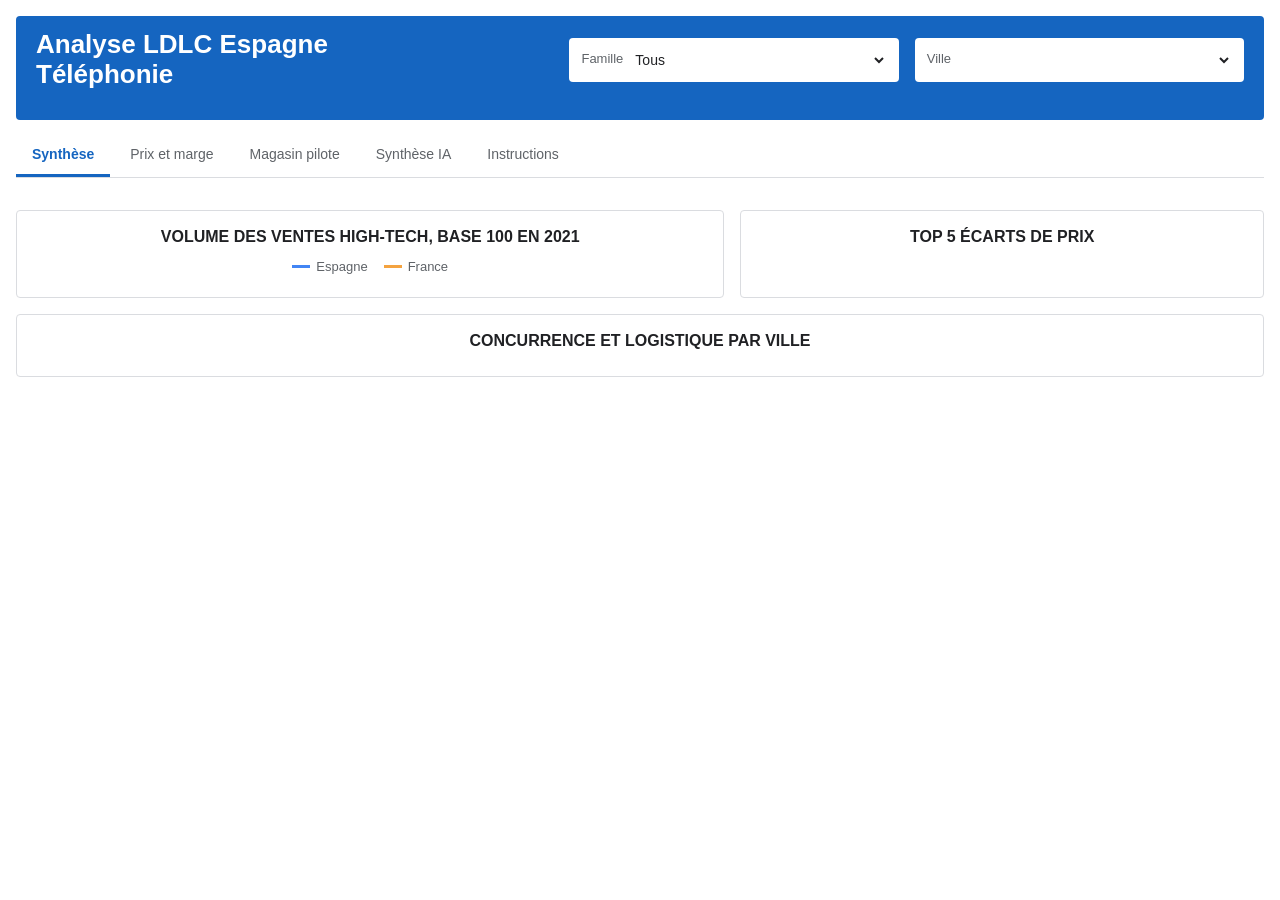
==== commit 02f36dce: "Synthèse IA dans le dashboard (onglet dédié, Claude via l'artifact), KPI 11 à jour, workflow : rebas" ====
--- a/dashboard/template.html
+++ b/dashboard/template.html
@@ -70,6 +70,12 @@
 .ctl label b{font-weight:700}
 .ctl .n{font-size:12px;color:var(--ink-2);margin-top:2px}
 input[type=range]{width:100%;accent-color:var(--blue)}
+.iahelp{color:var(--ink-2);margin:0 0 12px;max-width:900px;margin-inline:auto;text-align:center}
+.iabar{display:flex;gap:10px;align-items:center;justify-content:center;flex-wrap:wrap}
+.iabtn{background:var(--blue);color:#fff;border:0;border-radius:4px;padding:10px 18px;font:inherit;font-weight:700;cursor:pointer}
+.iabtn:disabled{opacity:.55;cursor:default}
+.iast{color:var(--ink-2);font-size:13px}
+.iaout{white-space:pre-wrap;line-height:1.6;max-width:900px;margin:16px auto 0;min-height:40px}
 button.ghost{background:#fff;color:var(--ink-2);border:1px solid var(--line);border-radius:4px;padding:8px 12px;font:inherit;cursor:pointer}
 button.ghost:hover{color:var(--ink);border-color:var(--ink-2)}
 
@@ -107,6 +113,7 @@
   <button role="tab" data-p="synthese" aria-selected="true">Synthèse</button>
   <button role="tab" data-p="prix" aria-selected="false">Prix et marge</button>
   <button role="tab" data-p="pilote" aria-selected="false">Magasin pilote</button>
+  <button role="tab" data-p="ia" aria-selected="false">Synthèse IA</button>
   <button role="tab" data-p="instructions" aria-selected="false">Instructions</button>
 </nav>
 
@@ -151,6 +158,15 @@
       <div class="box"><h2>Compte de résultat au point mort</h2><div class="tw"><table id="tabPnl"></table></div></div>
     </div>
   </div>
+</section>
+
+<section class="page" id="p-ia" hidden>
+  <div class="row"><div class="box">
+    <h2>Synthèse Go/No-Go rédigée par l'IA</h2>
+    <p class="iahelp">Claude lit les chiffres de ce dashboard (prix, marges, marché, concurrence) et les réglages actuels du magasin pilote, puis rédige une synthèse pour le Comex. Consigne : n'utiliser que ces chiffres et signaler les hypothèses. Changez un réglage dans « Magasin pilote », puis régénérez.</p>
+    <div class="iabar"><button class="iabtn" id="btnIA">Générer la synthèse</button><button class="ghost" id="btnCopy" hidden>Copier</button><span class="iast" id="iaStatus"></span></div>
+    <div class="iaout" id="iaOut"></div>
+  </div></div>
 </section>
 
 <section class="page ins" id="p-instructions" hidden>
@@ -373,22 +389,23 @@
 
 /* ---------- page instructions ---------- */
 const tagTone = st => /partiel|estim|proxy|simul|à refaire|à collecter|1 enseigne|en attente|hypoth/i.test(st) ? "var(--warn)" : "var(--good)";
+const sensMarge = (m, fam) => avg(DATA.indice_prix.filter(r => r.famille === fam).map(r => 1 - r.prix_ht_ldlc_fr * (1 - m) / r.prix_ht_es));
 function drawInstructions(){
   $("#limites").innerHTML = "";
-  for (const l of ["Une seule enseigne espagnole relevée (PcComponentes), 11 modèles, un seul jour de prix.","Marge téléphonie de LDLC non publiée : marge brute du groupe utilisée (24,5 %).","Loyer : médiane de 3 annonces de centres commerciaux à Barcelone, échantillon très petit.","Concurrence : OpenStreetMap est incomplet.","KPI 11 biaisé : les 11 modèles sont ceux vendus dans les deux pays."]) $("#limites").append(h("li",{textContent:l}));
+  for (const l of ["Deux enseignes espagnoles relevées (PcComponentes, MediaMarkt), 11 modèles, relevés des 12 et 13/11 : pas d'historique. Amazon.es, Fnac et El Corte Inglés bloquent la lecture automatique.","Prix MediaMarkt lus sur les pages de liste (fiches produit bloquées) ; PcComponentes : deux Redmi vendus par un vendeur marketplace.",`Marge téléphonie de LDLC non publiée : marge brute du groupe utilisée (24,5 %). Estimation d'un distributeur sur smartphones : 10 à 20 %. À 15 %, marge si alignement : Apple ${pct(sensMarge(0.15,"Apple"))}, Android ${pct(sensMarge(0.15,"Android"))}.`,"Loyer : médiane de 3 annonces de centres commerciaux à Barcelone, échantillon très petit.","Concurrence : OpenStreetMap est incomplet.","KPI 11 : le taux d'éligibilité n'est pas mesuré sur les 391 références du catalogue LDLC."]) $("#limites").append(h("li",{textContent:l}));
   const d = DATA.densite.filter(r=>r.points_de_vente_pour_100k_hab!=null), bcn = DATA.densite.find(r=>r.ville==="Barcelona"), ge = growth("ES"), gf = growth("FR");
   const kp = [
     ["1","Croissance du secteur", ge ? `Espagne ${sgn(ge.g,pct(ge.g))}, France ${sgn(gf.g,pct(gf.g))} (${ge.annee}, volume, Eurostat G474)` : ND,"collecté"],
     ["2","Part de marché de LDLC en France","environ 1,4 % (tous biens techniques)","estimé"],
     ["3","Part de marché du leader espagnol","MediaMarkt 21,5 % (2023-2024)","sourcé"],
-    ["4","Indice de prix Espagne / France",`${fmt1(SYN["Tous modèles"]?.indice)} (Apple ${fmt1(SYN.Apple?.indice)}, Android ${fmt1(SYN.Android?.indice)})`,"collecté, 1 enseigne"],
+    ["4","Indice de prix Espagne / France",`${fmt1(SYN["Tous modèles"]?.indice)} (Apple ${fmt1(SYN.Apple?.indice)}, Android ${fmt1(SYN.Android?.indice)})`,"collecté, 2 enseignes"],
     ["5","Marge post-taxe si alignement",`Apple ${pct(avg(DATA.marge_si_alignement.filter(r=>r.famille==="Apple").map(r=>r.marge_si_alignement)))}, Android ${pct(avg(DATA.marge_si_alignement.filter(r=>r.famille==="Android").map(r=>r.marge_si_alignement)))}`,"simulé"],
     ["6","Densité concurrentielle", d.length ? `${d.length} villes, Barcelone ${fmt1(bcn?.points_de_vente_pour_100k_hab)} pour 100 000 hab.` : ND, d.length ? "collecté" : "à collecter"],
     ["7","Coût au m²", fmtParam("loyer_eur_m2_mois", Number(HYP.loyer_eur_m2_mois.valeur)) + " (annonces)","partiel"],
     ["8","Distance aux hubs", bcn?.distance_route_km ? `Barcelone ${fmt0(bcn.distance_route_km)} km depuis ${bcn.hub_le_plus_proche}` : ND, bcn?.distance_route_km ? "collecté" : "à collecter"],
     ["9","Taxes locales","TVA 21 % contre 20 %, canon digital " + Number(HYP.canon_digital_eur_par_mobile.valeur).toLocaleString("fr-FR",{minimumFractionDigits:2}) + " € par mobile","partiel"],
     ["10","Pénétration de la téléphonie","29,9 % du marché espagnol (2024)","sourcé"],
-    ["11","% du catalogue éligible", DATA.eligibilite[0] ? `${fmt1(DATA.eligibilite[0].pct_eligible)} % sur ${DATA.eligibilite[0].nb_modeles_ldlc_suivis} modèles` : ND,"à refaire"],
+    ["11","% du catalogue éligible", DATA.eligibilite[0] ? `${fmt1(DATA.eligibilite[0].pct_eligible)} % : ${fmt0(DATA.eligibilite[0].nb_smartphones_ldlc_es)} smartphones sur ${fmt0(DATA.eligibilite[0].nb_smartphones_ldlc_fr)} du catalogue français déjà en ligne sur ldlc.com/es-es` : ND,"relevé, comparaison par marque"],
   ];
   const t = $("#tabKpis"); t.innerHTML = "";
   t.append(h("thead",{},h("tr",{},[h("th",{textContent:"#"}),h("th",{textContent:"KPI"}),h("th",{textContent:"Valeur"}),h("th",{textContent:"Statut"})])));
@@ -406,6 +423,59 @@
   for (const r of DATA.journal) tb3.append(h("tr",{},[h("td",{textContent:r.date}),h("td",{textContent:r.etape}),h("td",{textContent:r.statut}),h("td",{textContent:r.detail ?? ""})]));
 }
 
+/* ---------- synthèse IA (Claude, via la capacité "sample" de l'artifact) ---------- */
+let sampleFn = null, aborter = null;
+function contexteIA(){
+  const r = calcSim();
+  const fam = f => DATA.marge_si_alignement.filter(x => x.famille === f).map(x => x.marge_si_alignement);
+  return JSON.stringify({
+    croissance_G474_volume_base100_2021: {Espagne: G474("ES").filter(x=>x.annee>=2021), France: G474("FR").filter(x=>x.annee>=2021)},
+    indice_prix: DATA.indice_synthese,
+    indice_par_modele: DATA.indice_prix.map(x => ({modele:x.modele, famille:x.famille, indice:x.indice_es_vs_fr})),
+    marge_si_alignement_moyenne: {Apple: avg(fam("Apple")), Android: avg(fam("Android"))},
+    hypothese_cout_achat: `prix HT France x (1 - ${HYP.taux_marge_brute.valeur}), marge du groupe appliquée à la téléphonie`,
+    marche: DATA.marche.filter(m => !String(m.source).startsWith("Eurostat") || m.indicateur === "population_1er_janvier").map(m => ({indicateur:m.indicateur, pays:m.pays, annee:m.annee, valeur:m.valeur, unite:m.unite, statut:m.statut})),
+    concurrence_par_ville: DATA.densite,
+    catalogue_eligible: DATA.eligibilite,
+    magasin_pilote: {ville: villeSim(), reglages: Object.fromEntries(Object.keys(SIM).map(k => [k, {valeur:S[k], statut:HYP[k]?.statut}])), ca_point_mort_ht: Math.round(r.ca), marche_telephonie_ville: r.marcheVille && Math.round(r.marcheVille), part_marche_necessaire: r.part},
+    seuils: {indice_prix_min: 95, marge_si_alignement_min: 0.22, part_marche_max: 0.01}
+  });
+}
+async function genIA(){
+  if (!sampleFn) return;
+  const out = $("#iaOut"), st = $("#iaStatus"), btn = $("#btnIA");
+  aborter?.abort(); aborter = new AbortController();
+  btn.disabled = true; st.textContent = "Claude rédige…"; out.textContent = "";
+  const prompt = `Tu es analyste pour le comité exécutif du Groupe LDLC (125 magasins en France, CA 554,1 M€, marge brute 24,5 %, magasins espagnols ouverts en 2018 et fermés en 2020).
+Question : ouvrir des magasins de téléphonie en Espagne est-il réalisable et rentable ?
+Rédige en français, sans tiret long ni tiret en incise, 220 mots maximum, avec exactement ces quatre parties titrées :
+1. Constats (3 points chiffrés)
+2. Recommandation (Go, Go conditionnel ou No-Go en une phrase, puis la condition principale)
+3. Ce qui fragilise l'analyse (2 limites)
+4. Prochaines données à collecter (2)
+Règles : utilise uniquement les chiffres du JSON ci-dessous et compare-les aux seuils fournis. Quand un chiffre vient d'une hypothèse ou d'un calcul de l'équipe, dis-le. N'invente aucun chiffre ni aucune source.
+JSON :
+${contexteIA()}`;
+  try {
+    const res = await sampleFn(prompt, {signal: aborter.signal, modelTier: "default", cache: false, onText: ({text}) => { out.textContent = text; }});
+    out.textContent = res.text;
+    st.textContent = `Générée le ${new Date().toLocaleString("fr-FR")} avec les réglages actuels.` + (res.truncated ? " Réponse tronquée." : "");
+    $("#btnCopy").hidden = false;
+  } catch (e) {
+    if (e?.code === "not_granted") st.textContent = "Accès à Claude refusé pour cette page.";
+    else if (e?.code === "rate_limited") st.textContent = "Trop de demandes, réessayez dans un moment.";
+    else if (e?.name !== "AbortError") { st.textContent = "La génération a échoué : " + (e?.message || e); if (e?.text) out.textContent = e.text; }
+  } finally { btn.disabled = false; }
+}
+$("#btnIA").onclick = genIA;
+$("#btnCopy").onclick = async () => { try { await navigator.clipboard.writeText($("#iaOut").textContent); $("#iaStatus").textContent = "Copié."; } catch { $("#iaStatus").textContent = "Copie refusée par le navigateur."; } };
+$("#btnIA").disabled = true; $("#iaStatus").textContent = "Connexion à Claude…";
+(async () => {
+  try { sampleFn = window.claude?.use ? await window.claude.use("sample") : null; } catch { sampleFn = null; }
+  if (sampleFn) { $("#btnIA").disabled = false; $("#iaStatus").textContent = ""; }
+  else { $("#btnIA").hidden = true; $("#iaStatus").textContent = "La synthèse IA fonctionne dans la version publiée sur claude.ai. Hors de claude.ai, lancer src/ai/synthese.py avec une clé d'API Claude."; }
+})();
+
 /* ---------- pages et rendu ---------- */
 let page = "synthese";
 function render(){
